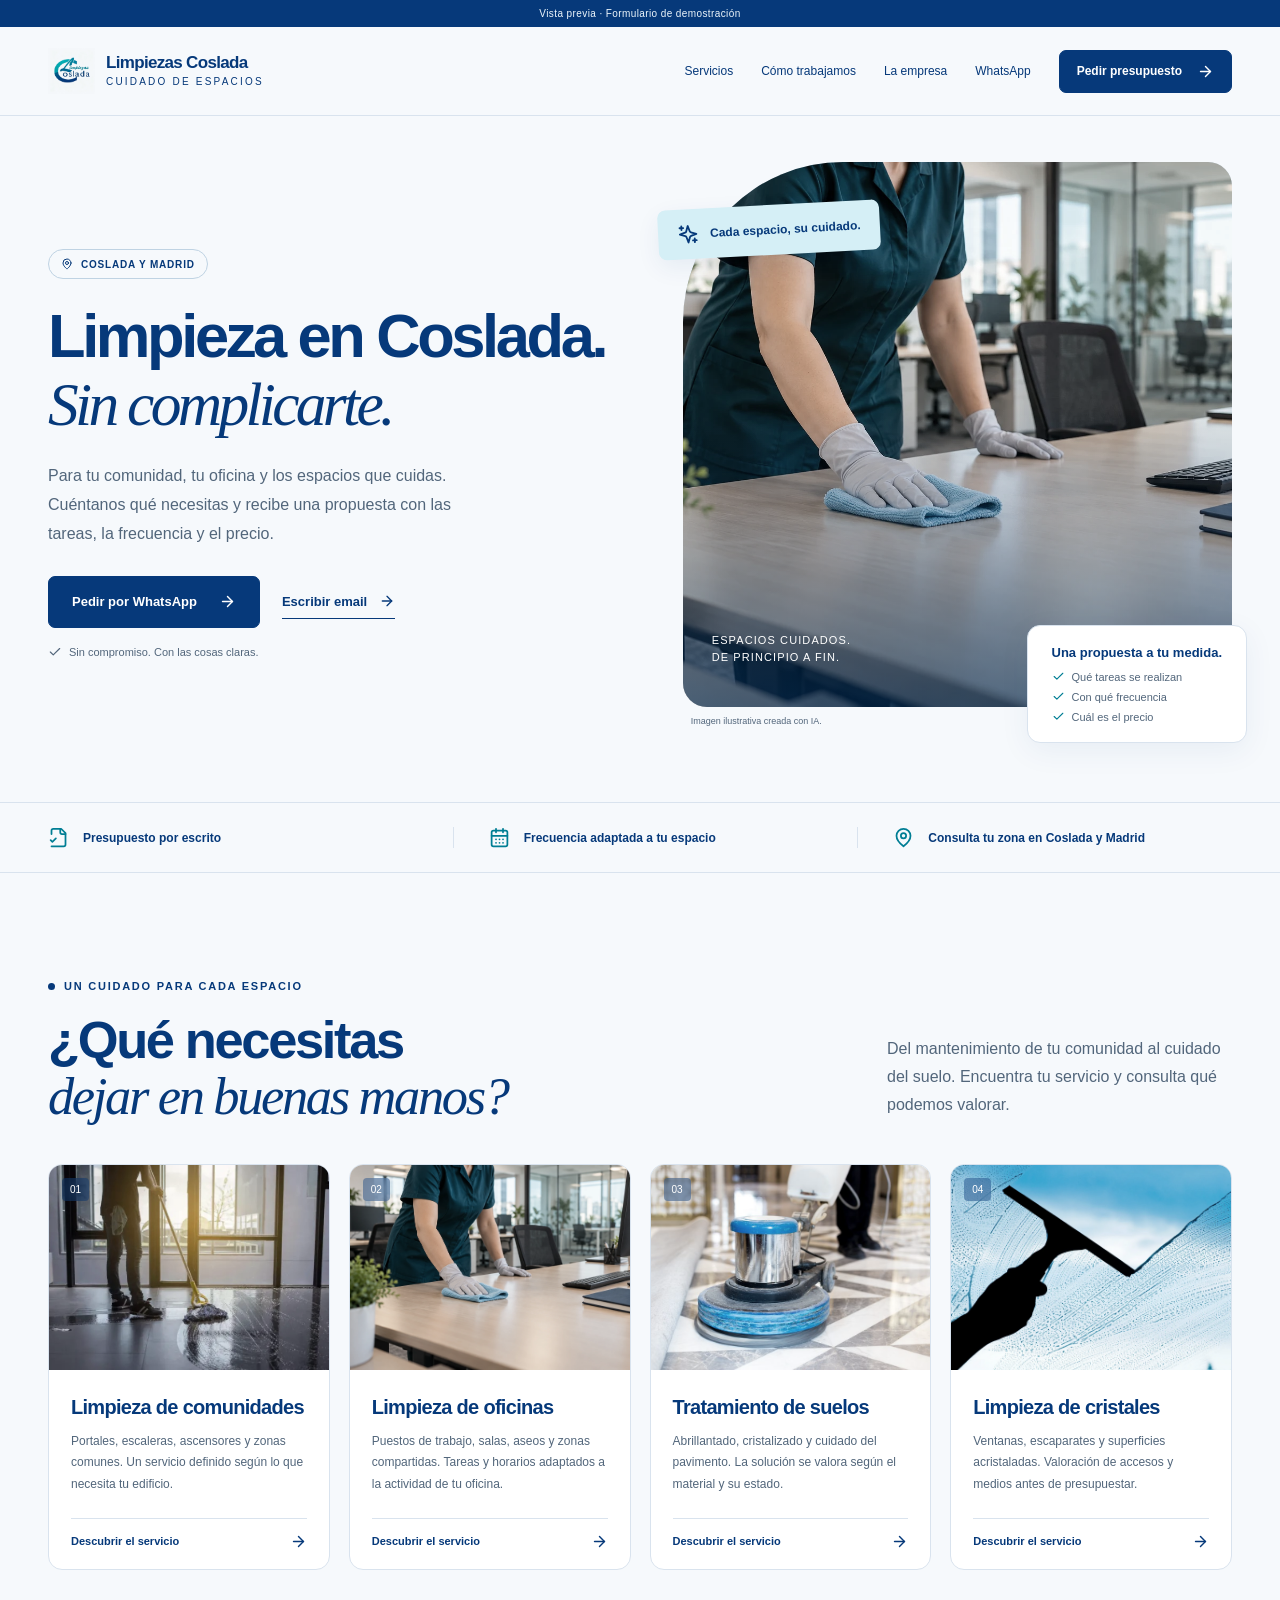
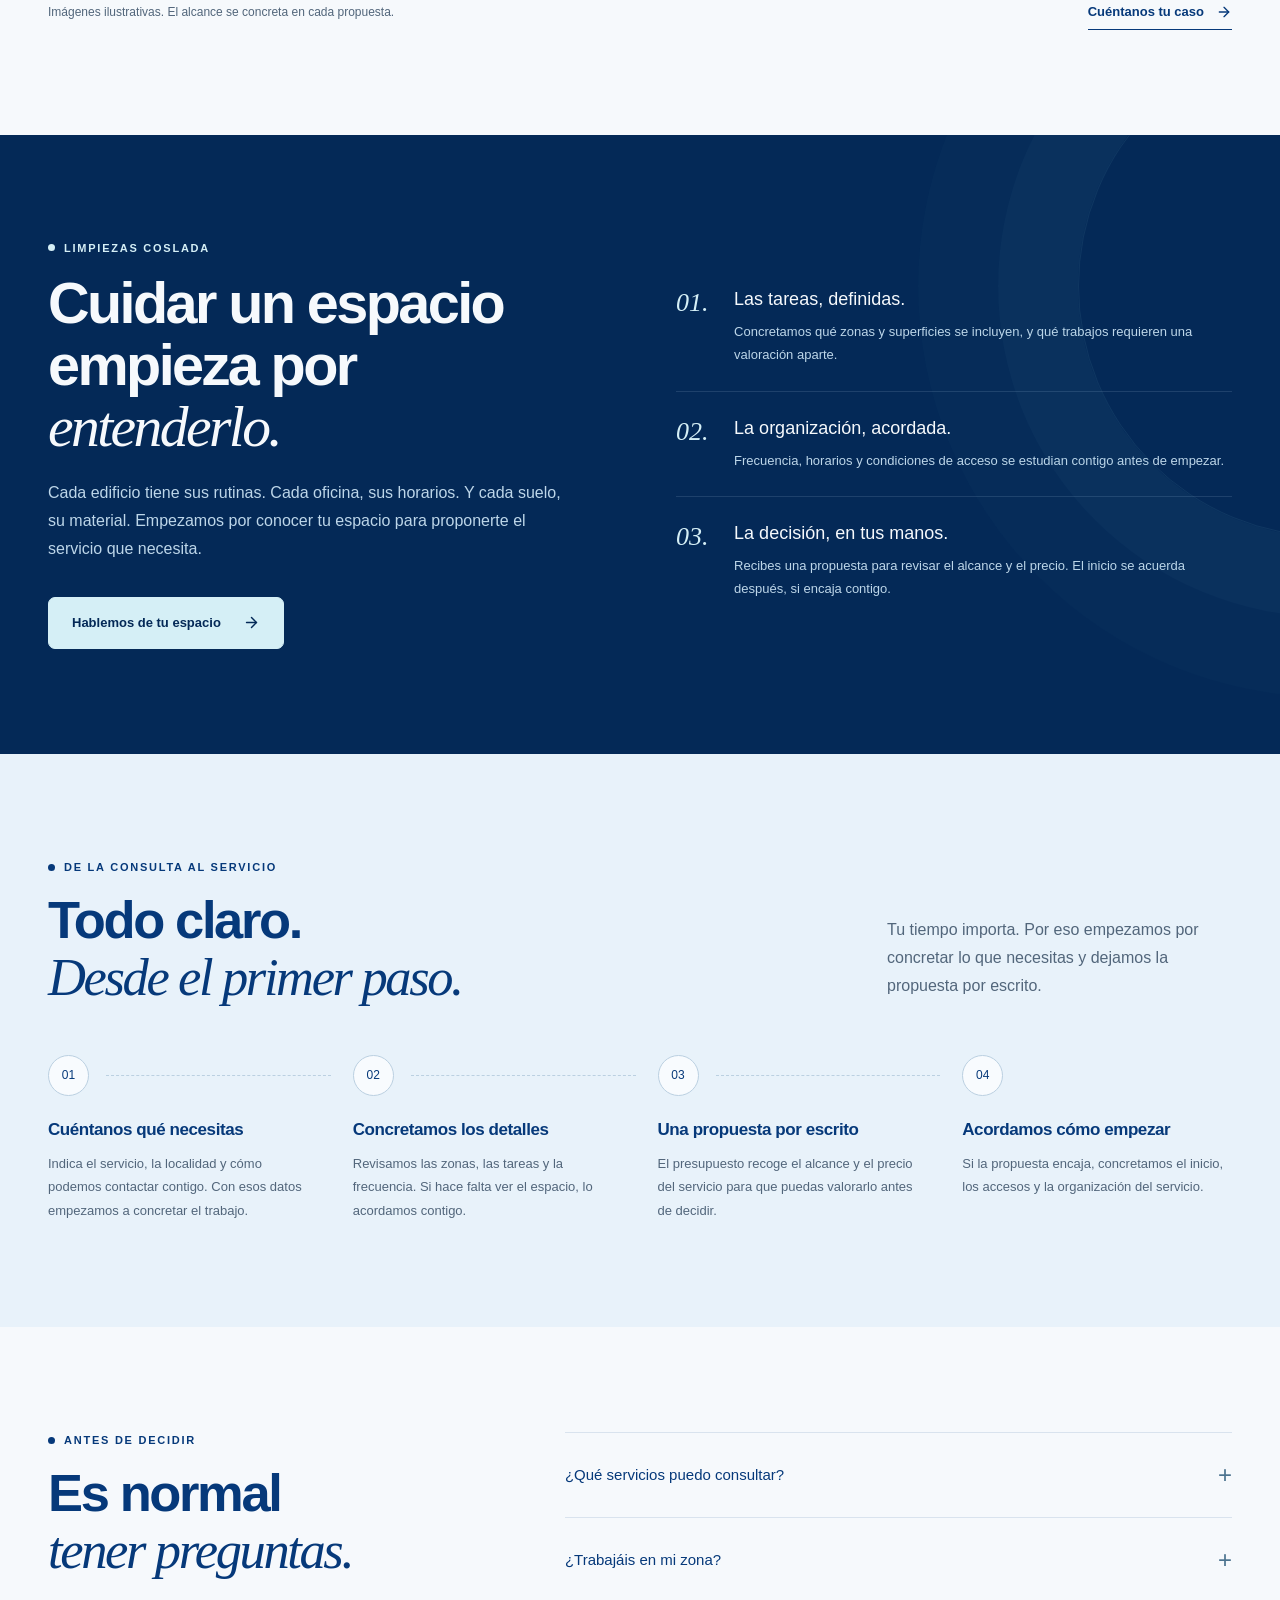
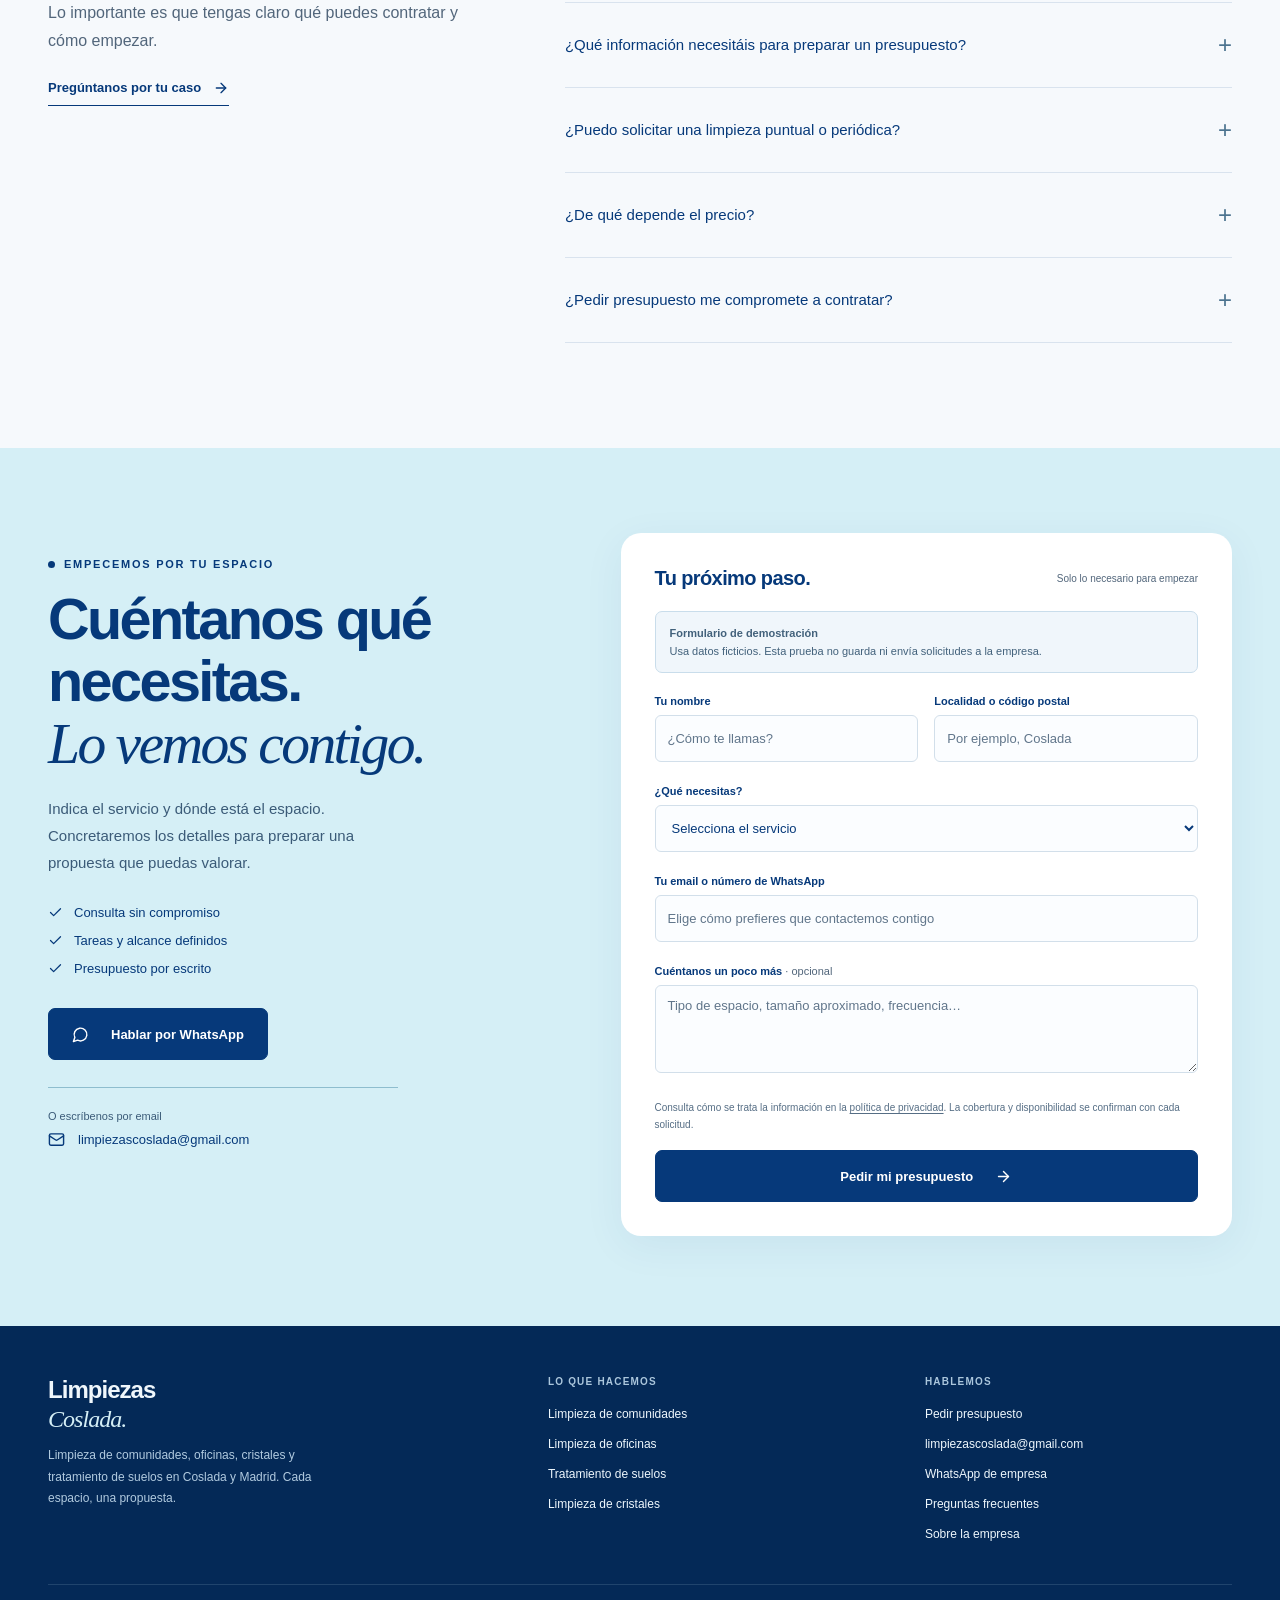
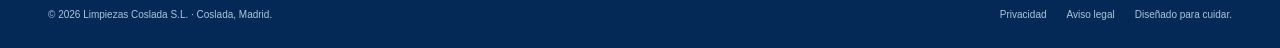
==== index.html @ 108e28ed "Update isolated Limpiezas Coslada review preview" ====
<!doctype html><html lang="es"><head><meta charset="utf-8"><meta name="viewport" content="width=device-width,initial-scale=1"><meta name="robots" content="noindex,nofollow,noarchive"><meta name="theme-color" content="#06397a"><title>Empresa de limpieza en Coslada | Comunidades y oficinas · Vista previa</title><link rel="icon" href="data:image/svg+xml,%3Csvg xmlns=%22http://www.w3.org/2000/svg%22 viewBox=%220 0 64 64%22%3E%3Crect width=%2264%22 height=%2264%22 rx=%2216%22 fill=%22%2306397a%22/%3E%3Cpath d=%22m32 10 6.6 15.4L54 32l-15.4 6.6L32 54l-6.6-15.4L10 32l15.4-6.6Z%22 fill=%22%2300a8b4%22/%3E%3C/svg%3E"><style>@charset "UTF-8";:root{--ink:#06397a;--dark:#042957;--muted:#52667b;--paper:#f6f9fc;--white:#fff;--line:#d9e3ee;--mint:#d5eff6;--accent:#00a8b4;--soft:#edf4f9;--radius:22px;--max:1240px;font-family:Arial,Helvetica,sans-serif;color:var(--ink);background:var(--paper);font-synthesis:none;scroll-behavior:smooth;scroll-padding-top:105px}*{box-sizing:border-box}body{margin:0}button,input,select,textarea{font:inherit}a{color:inherit}button,a,input,select,textarea,summary{-webkit-tap-highlight-color:transparent}a,button{touch-action:manipulation}button{cursor:pointer}img{display:block;max-width:100%}button:focus-visible,a:focus-visible,input:focus-visible,select:focus-visible,textarea:focus-visible,summary:focus-visible{outline:3px solid #007e94;outline-offset:5px}::-moz-selection{background:var(--mint);color:var(--dark)}::selection{background:var(--mint);color:var(--dark)}.container{width:min(var(--max),calc(100% - 96px));margin:auto}.skip-link{position:fixed;top:-100px;left:20px;z-index:100;background:#fff;padding:16px}.skip-link:focus{top:10px}.eyebrow{font-size:11px;font-weight:700;letter-spacing:.16em;text-transform:uppercase;display:flex;align-items:center;gap:9px;line-height:1.5}.eyebrow:before{content:"";width:7px;height:7px;border-radius:50%;background:currentColor}.serif,em{font-family:Georgia,Times New Roman,serif;font-weight:400;font-style:italic}.section{padding:105px 0}.section-title{font-size:clamp(34px,4.1vw,54px);line-height:1.07;letter-spacing:-.045em;margin:17px 0 21px;font-weight:600}.section-copy{font-size:16px;line-height:1.75;color:var(--muted);max-width:520px}.button{display:inline-flex;align-items:center;justify-content:center;gap:22px;min-height:52px;padding:15px 23px;border-radius:7px;background:var(--ink);color:#fff;font-size:13px;font-weight:600;text-decoration:none;border:1px solid var(--ink);transition:background .2s,transform .2s;white-space:nowrap}.button:hover{background:#004e91;transform:translateY(-2px)}.button svg{width:17px;height:17px}.button-light{background:var(--mint);border-color:var(--mint);color:var(--dark)}.button-light:hover{background:#c0e8f1}.button-outline{background:transparent;border-color:#b5c9dd;color:var(--ink)}.button-outline:hover{background:#e8f2fa}.text-link{font-size:13px;font-weight:600;text-decoration:none;display:inline-flex;align-items:center;gap:12px;padding:9px 0;border-bottom:1px solid currentColor}.text-link svg{width:16px;height:16px}.icon{width:24px;height:24px;display:inline-block;flex:none}.site-header{position:sticky;top:0;z-index:30;background:#f6f9fcf5;border-bottom:1px solid var(--line);-webkit-backdrop-filter:blur(16px);backdrop-filter:blur(16px)}.header-inner{height:88px;display:flex;align-items:center;justify-content:space-between;gap:28px}.brand{display:flex;align-items:center;gap:11px;text-decoration:none;flex-shrink:0}.brand img{width:47px;height:47px;-o-object-fit:contain;object-fit:contain;mix-blend-mode:multiply}.brand-name{font-size:17px;font-weight:700;letter-spacing:-.04em;line-height:1.05}.brand-name small{display:block;font-size:10px;font-weight:400;letter-spacing:.22em;text-transform:uppercase;margin-top:5px}.main-nav{display:flex;align-items:center;gap:28px}.main-nav>a:not(.button){font-size:12px;text-decoration:none;font-weight:500;padding:15px 0}.main-nav>a:hover{color:#007e94}.main-nav .button{min-height:43px;padding:11px 17px;font-size:12px;gap:15px}.menu-toggle{display:none;width:44px;height:44px;border:1px solid var(--line);background:transparent;border-radius:8px;align-items:center;justify-content:center}.menu-toggle svg{width:22px;height:22px}.hero{padding:46px 0 55px}.hero-grid{display:grid;grid-template-columns:1.05fr 1fr;gap:58px;align-items:center}.hero-copy{padding:25px 0 15px}.location-pill{display:inline-flex;gap:8px;align-items:center;border:1px solid #bfd3e3;border-radius:30px;padding:8px 12px;font-size:10px;letter-spacing:.08em;font-weight:600;text-transform:uppercase}.location-pill svg{width:12px;height:12px}.hero h1{font-size:clamp(42px,4.8vw,68px);line-height:1.04;letter-spacing:-.055em;font-weight:600;margin:25px 0;max-width:650px}.hero h1 em{display:block;margin-top:5px;letter-spacing:-.06em}.hero-intro{font-size:16px;line-height:1.8;color:var(--muted);max-width:435px;margin:0 0 27px}.hero-actions{display:flex;align-items:center;gap:22px;flex-wrap:wrap}.hero-fine{font-size:11px;display:flex;align-items:center;gap:7px;color:var(--muted);margin-top:17px}.hero-fine svg{width:14px;height:14px}.hero-visual{position:relative;padding:0 0 21px}.hero-image-wrap{height:545px;border-radius:160px 24px 24px;overflow:hidden;position:relative;background:#d5e1ec}.hero-image-wrap>img{height:100%;width:100%;-o-object-fit:cover;object-fit:cover;-o-object-position:52% 50%;object-position:52% 50%;filter:saturate(.7)}.hero-image-wrap:after{content:"";position:absolute;top:45%;right:0;bottom:0;left:0;background:linear-gradient(transparent,#002e5b9e)}.photo-label{position:absolute;bottom:40px;left:29px;right:29px;z-index:1;display:flex;align-items:flex-end;justify-content:space-between;gap:15px;color:#fff}.photo-label span{font-size:11px;letter-spacing:.1em;text-transform:uppercase;line-height:1.6}.photo-label svg{width:33px;height:33px}.photo-note{font-size:9px;color:var(--muted);text-align:right;display:block;margin:9px 4px 0}.hero-tag{position:absolute;left:-25px;top:43px;padding:14px 19px;background:var(--mint);border-radius:8px;display:flex;align-items:center;gap:11px;box-shadow:0 8px 25px #06397a12;font-size:12px;font-weight:600;transform:rotate(-3deg)}.hero-tag svg{width:22px;height:22px}.hero-note{position:absolute;right:-15px;bottom:4px;background:#fff;border:1px solid var(--line);padding:19px 24px;max-width:250px;border-radius:13px;box-shadow:0 8px 30px #06397a10}.hero-note p{margin:0 0 10px;font-size:13px;font-weight:600}.hero-note span{display:flex;align-items:center;gap:7px;font-size:11px;color:var(--muted);margin-top:7px}.hero-note svg{width:13px;height:13px;color:#007e94}.promise-strip{border-top:1px solid var(--line);border-bottom:1px solid var(--line);padding:24px 0}.promise-inner{display:grid;grid-template-columns:repeat(3,1fr);gap:30px}.promise{display:flex;align-items:center;gap:14px;font-size:12px;font-weight:600}.promise svg{width:21px;height:21px;color:#007e94}.promise:not(:first-child){border-left:1px solid var(--line);padding-left:35px}.section-top{display:flex;justify-content:space-between;align-items:flex-end;gap:35px;margin-bottom:40px}.section-top .section-copy{max-width:345px;margin-bottom:5px}.section-top .section-title{margin-bottom:0}.services-grid{display:grid;grid-template-columns:repeat(4,1fr);gap:19px}.service-card{background:#fff;border:1px solid var(--line);border-radius:14px;overflow:hidden;text-decoration:none;display:flex;flex-direction:column;transition:transform .25s,box-shadow .25s}.service-card:hover{transform:translateY(-6px);box-shadow:0 16px 32px #06397a10}.service-card-photo{height:205px;overflow:hidden;position:relative}.service-card-photo img{width:100%;height:100%;-o-object-fit:cover;object-fit:cover;transition:transform .6s;filter:saturate(.75)}.service-card:hover img{transform:scale(1.045)}.service-number{position:absolute;top:13px;left:13px;color:#fff;font-size:10px;background:#06397a6b;padding:6px 8px;border-radius:4px;-webkit-backdrop-filter:blur(8px);backdrop-filter:blur(8px)}.service-card-body{padding:25px 22px 19px;display:flex;flex-direction:column;flex:1}.service-card h3{font-size:20px;letter-spacing:-.035em;line-height:1.2;margin:0 0 12px;font-weight:600}.service-card p{font-size:12px;line-height:1.8;color:var(--muted);margin:0 0 22px}.card-link{border-top:1px solid var(--line);padding-top:14px;margin-top:auto;display:flex;justify-content:space-between;align-items:center;font-size:11px;font-weight:600;gap:10px}.card-link svg{width:17px;height:17px}.service-after{display:flex;justify-content:space-between;align-items:center;margin-top:25px;font-size:12px;color:var(--muted);gap:15px}.service-after a{color:var(--ink)}.approach{background:var(--dark);color:var(--paper);position:relative;overflow:hidden}.approach:before{content:"";position:absolute;width:500px;height:500px;border:1px solid #7fbacb18;border-radius:50%;right:-300px;top:-100px;box-shadow:0 0 0 80px #7fbacb08,0 0 0 160px #7fbacb05;pointer-events:none}.approach-grid{display:grid;grid-template-columns:.95fr 1fr;gap:100px;align-items:center}.approach .eyebrow{color:var(--mint)}.approach .section-title{font-size:clamp(36px,4.5vw,60px)}.approach .section-copy{color:#bdd6e9}.approach .button{margin-top:18px}.approach-points{display:grid;gap:25px}.approach-point{padding-bottom:24px;border-bottom:1px solid #9fbad22b;display:grid;grid-template-columns:40px 1fr;gap:18px}.approach-point:last-child{border-bottom:0;padding-bottom:0}.approach-point>span{font:italic 26px Georgia,serif;color:var(--mint)}.approach-point h3{font-size:18px;margin:1px 0 10px;font-weight:500}.approach-point p{font-size:13px;line-height:1.8;color:#bdd6e9;margin:0}.process{background:#e8f2fa}.process .section-top{margin-bottom:50px}.process-grid{display:grid;grid-template-columns:repeat(4,1fr);gap:35px}.process-number{width:41px;height:41px;border:1px solid #bbd0e1;border-radius:50%;display:flex;align-items:center;justify-content:center;font-size:12px;margin-bottom:24px;background:#f8fbfe}.process-step{position:relative}.process-step:not(:last-child):after{content:"";position:absolute;left:58px;right:-13px;top:20px;border-top:1px dashed #bbd0e1}.process-step h3{font-size:17px;letter-spacing:-.025em;margin:0 0 12px;font-weight:600}.process-step p{color:var(--muted);font-size:13px;line-height:1.8;margin:0}.faq-grid{display:grid;grid-template-columns:.75fr 1.2fr;gap:100px;align-items:start}.faq-list{border-top:1px solid var(--line)}.faq-list details{border-bottom:1px solid var(--line);padding:0}.faq-list summary{list-style:none;display:flex;align-items:center;justify-content:space-between;gap:20px;padding:24px 0;font-size:15px;font-weight:500;cursor:pointer;line-height:1.5}.faq-list summary::-webkit-details-marker{display:none}.faq-list summary:after{content:"+";font-size:24px;font-weight:300;color:#4c738f}.faq-list details[open] summary:after{content:"−"}.faq-list details p{font-size:14px;line-height:1.8;color:var(--muted);margin:0;padding:0 30px 24px 0}.contact-section{padding:85px 0 90px;background:var(--mint)}.contact-grid{display:grid;grid-template-columns:.85fr 1.1fr;gap:100px;align-items:start}.contact-copy{padding-top:23px}.contact-copy .section-title{font-size:clamp(36px,4.5vw,58px)}.contact-copy>p{font-size:15px;line-height:1.8;max-width:360px;color:#3b5b78}.contact-points{margin:29px 0 32px;padding:0;list-style:none;display:grid;gap:13px}.contact-points li{display:flex;align-items:center;gap:11px;font-size:13px}.contact-points svg{width:15px;height:15px}.contact-email{border-top:1px solid #8ebdce;display:inline-block;padding-top:22px}.contact-email small{display:block;font-size:11px;margin-bottom:9px;color:#3b5b78}.contact-email a{font-size:13px;text-decoration:none;display:flex;align-items:center;gap:13px}.contact-email svg{width:17px;height:17px}.enquiry-card{background:#fff;border-radius:20px;padding:34px;box-shadow:0 10px 40px #06397a10}.form-heading{display:flex;align-items:center;justify-content:space-between;gap:10px;margin-bottom:21px}.form-heading h3{font-size:20px;margin:0;letter-spacing:-.03em}.form-heading>span{font-size:10px;color:var(--muted)}.demo-notice{background:#f0f6fb;border:1px solid #c9ddeb;padding:12px 14px;border-radius:7px;font-size:11px;line-height:1.65;color:#42617b;margin:0 0 22px}.demo-notice strong{display:block;font-weight:600}.form-grid{display:grid;grid-template-columns:1fr 1fr;gap:18px 16px}.field-full{grid-column:1/-1}.field label{display:block;font-size:11px;font-weight:600;margin-bottom:8px}.optional{font-weight:400;color:var(--muted)}.field input,.field select,.field textarea{width:100%;background:#fbfdff;border:1px solid #d2dfea;border-radius:6px;min-height:47px;padding:12px;font-size:13px;color:var(--ink);transition:border-color .2s;scroll-margin-top:120px}.field textarea{resize:vertical;min-height:88px}.field input::-moz-placeholder,.field textarea::-moz-placeholder{color:#61768b}.field input::placeholder,.field textarea::placeholder{color:#61768b}.field select{-webkit-appearance:auto;-moz-appearance:auto;appearance:auto}.field-error{font-size:11px;color:#a6372d;display:block;margin-top:5px;line-height:1.5}.field [aria-invalid=true]{border-color:#b84b41;background:#fffaf9}.privacy-note{font-size:10px;line-height:1.7;color:#566e85;margin:17px 0}.privacy-note a{text-underline-offset:2px}.enquiry-card .button{width:100%}.enquiry-card .button:disabled{opacity:.7;cursor:wait;transform:none}.form-status{padding:13px 15px;border-radius:8px;background:#f0f6fb;font-size:12px;line-height:1.65;margin:15px 0 0}.form-status[data-kind=error]{background:#fff0ed;color:#973b2e}.form-status[data-kind=success]{background:#e3f4f7;color:#006575}.honeypot{position:absolute;width:1px;height:1px;clip-path:inset(50%);overflow:hidden;white-space:nowrap}.site-footer{background:var(--dark);color:#f0f7fc;padding:50px 0 25px}.footer-main{display:grid;grid-template-columns:1.4fr 1fr 1fr;gap:70px;margin-bottom:42px}.footer-brand{font-size:24px;letter-spacing:-.04em;text-decoration:none;font-weight:600}.footer-brand span{display:block;font:italic 24px Georgia,serif;margin-top:2px;color:var(--mint)}.footer-description{max-width:290px;font-size:12px;line-height:1.8;color:#b1cadf}.footer-column h3{font-size:10px;text-transform:uppercase;letter-spacing:.12em;color:#abc6dc;margin:0 0 17px}.footer-column ul{list-style:none;margin:0;padding:0;display:grid;gap:12px}.footer-column a{font-size:12px;text-decoration:none;color:#eef7fd}.footer-column a:hover{text-decoration:underline}.footer-bottom{display:flex;justify-content:space-between;gap:20px;border-top:1px solid #abc6dc2b;padding-top:22px;font-size:10px;color:#abc6dc;line-height:1.6}.footer-bottom-links{display:flex;gap:20px}.footer-bottom a{text-decoration:none}.mobile-actions{display:none}.breadcrumbs{font-size:11px;color:var(--muted);display:flex;gap:9px;align-items:center;padding-top:24px;flex-wrap:wrap}.breadcrumbs a{text-decoration:none}.service-hero{padding:45px 0 70px}.service-hero .hero-grid{grid-template-columns:1.1fr 1fr;gap:70px}.service-hero h1{font-size:clamp(40px,4.5vw,62px);line-height:1.06;letter-spacing:-.045em;margin:20px 0 23px;font-weight:600}.service-hero .hero-image-wrap{height:430px;border-radius:22px 100px 22px 22px}.service-hero .hero-intro{max-width:540px}.service-detail-grid{display:grid;grid-template-columns:1.1fr .8fr;gap:90px;align-items:start}.detail-list{list-style:none;padding:0;margin:30px 0 0}.detail-list li{display:flex;gap:13px;align-items:flex-start;padding:16px 0;border-bottom:1px solid var(--line);font-size:14px;line-height:1.7}.detail-list svg{width:17px;height:17px;margin-top:3px;color:#007c91;flex:none}.detail-card{background:#e8f2fa;border-radius:18px;padding:30px;margin-top:5px}.detail-card h3{font-size:23px;letter-spacing:-.03em;line-height:1.2;margin:0 0 19px}.detail-card ul{padding-left:17px;margin:0}.detail-card li{font-size:13px;line-height:1.8;color:var(--muted);margin:12px 0}.detail-card .button{margin-top:17px;width:100%}.considerations{background:#fff;border:1px solid var(--line);border-radius:16px;padding:28px;margin-top:30px}.considerations h3{font-size:17px;margin:0 0 15px}.considerations p{font-size:13px;color:var(--muted);line-height:1.8}.legal-content{max-width:780px;padding:65px 0 100px}.legal-content h1{font-size:44px;letter-spacing:-.04em}.legal-content h2{font-size:21px;margin-top:30px}.legal-content p,.legal-content li{font-size:15px;line-height:1.85;color:var(--muted)}.error-page{text-align:center;max-width:650px;padding:110px 0 130px}.error-page h1{font-size:50px;letter-spacing:-.04em}.error-page p{line-height:1.8;color:var(--muted)}.error-page .button{margin-top:20px}[hidden]{display:none!important}@media (min-width:1500px){.hero-image-wrap{height:570px}.hero{padding:55px 0 65px}}@media (max-width:1100px){.container{width:calc(100% - 64px)}.main-nav{gap:20px}.hero-grid{gap:35px}.hero h1{font-size:56px}.hero-image-wrap{height:510px}.hero-note{right:-8px;max-width:220px;padding:17px}.services-grid{grid-template-columns:repeat(2,1fr);gap:22px}.service-card-photo{height:250px}.service-card-body{padding:25px}.service-card h3{font-size:23px}.service-card p{font-size:14px}.approach-grid,.faq-grid,.contact-grid{gap:55px}.process-grid{gap:24px}.service-hero .hero-grid{gap:40px}.service-detail-grid{gap:50px}}@media (max-width:800px){.container{width:calc(100% - 40px)}.header-inner{height:73px}.brand img{width:40px;height:40px}.brand-name{font-size:16px}.brand-name small{font-size:8px}.menu-toggle{display:flex}.main-nav{display:none;position:absolute;top:73px;left:0;right:0;background:var(--paper);padding:15px 20px 25px;border-bottom:1px solid var(--line);box-shadow:0 15px 25px #06397a10;align-items:stretch;gap:0}.main-nav.is-open{display:flex;flex-direction:column}.main-nav>a:not(.button){padding:17px 5px;border-bottom:1px solid var(--line);font-size:14px}.main-nav .button{margin-top:15px;min-height:47px}.hero{padding:26px 0 34px}.hero-grid{grid-template-columns:1fr;gap:30px}.hero-copy{padding:0}.location-pill{font-size:9px;padding:7px 10px}.hero h1{font-size:clamp(39px,8.6vw,62px);margin:20px 0 18px;max-width:680px;letter-spacing:-.055em}.hero h1 em{margin-top:2px}.hero-intro{font-size:14px;line-height:1.75;margin-bottom:22px;max-width:560px}.hero-actions{gap:20px}.hero-actions .button{min-height:50px;padding:14px 19px}.hero-actions .text-link{font-size:12px}.hero-fine{font-size:10px;margin-top:13px}.hero-visual{margin-top:10px;padding-bottom:28px}.hero-image-wrap{height:360px;border-radius:90px 18px 18px}.hero-tag{left:12px;top:21px;padding:11px 14px;font-size:11px}.hero-note{right:13px;bottom:0;max-width:230px;padding:15px 19px}.photo-label{bottom:33px;left:21px;right:21px;max-width:145px}.photo-label span{font-size:10px}.photo-label svg{display:none}.photo-note{text-align:left;max-width:140px;font-size:8px;margin-left:4px}.promise-strip{padding:19px 0}.promise-inner{gap:15px}.promise{gap:8px;font-size:10px;line-height:1.6;align-items:flex-start}.promise svg{width:17px;height:17px;flex:none}.promise:not(:first-child){padding-left:14px}.section{padding:67px 0}.section-top{display:block;margin-bottom:29px}.section-top .section-copy{margin-top:18px;max-width:520px;font-size:14px}.section-title{font-size:38px;letter-spacing:-.045em}.eyebrow{font-size:10px}.services-grid{gap:16px}.service-card-photo{height:190px}.service-card-body{padding:21px 18px 17px}.service-card h3{font-size:20px}.service-card p{font-size:12px}.card-link{font-size:10px}.service-after{align-items:flex-start;line-height:1.7}.service-after span{max-width:230px}.approach-grid{grid-template-columns:1fr;gap:35px}.approach .section-title{font-size:44px;max-width:600px}.approach .section-copy{font-size:14px;max-width:580px}.approach-point{gap:14px;padding-bottom:20px}.approach-point p{font-size:13px}.process-grid{grid-template-columns:1fr 1fr;gap:30px 28px}.process-step:nth-child(2):after{display:none}.process-step h3{font-size:16px}.process-step p{font-size:12px}.process-number{margin-bottom:17px}.faq-grid{grid-template-columns:1fr;gap:22px}.faq-grid .section-copy{font-size:14px}.faq-list summary{font-size:14px;padding:21px 0}.faq-list details p{font-size:13px}.contact-section{padding:58px 0 65px}.contact-grid{grid-template-columns:1fr;gap:33px}.contact-copy{padding:0}.contact-copy .section-title{font-size:43px}.contact-copy>p{max-width:550px;font-size:14px}.contact-points{display:flex;flex-wrap:wrap;gap:13px 20px;margin:22px 0}.contact-points li{font-size:11px}.contact-email{padding-top:17px}.enquiry-card{padding:27px}.footer-main{gap:30px;grid-template-columns:1.2fr 1fr 1fr}.footer-description{font-size:11px}.footer-brand{font-size:21px}.footer-brand span{font-size:22px}.footer-bottom{font-size:9px}.mobile-actions{position:fixed;bottom:0;left:0;right:0;display:grid;grid-template-columns:1fr 1.35fr;gap:10px;padding:9px 16px calc(9px + env(safe-area-inset-bottom));background:#f6f9fcfa;border-top:1px solid var(--line);z-index:25;-webkit-backdrop-filter:blur(12px);backdrop-filter:blur(12px)}.mobile-actions a{min-height:42px;font-size:12px;padding:9px 12px;gap:10px}.site-footer{padding-bottom:100px}.service-hero{padding:31px 0 45px}.service-hero .hero-grid{grid-template-columns:1fr;gap:28px}.service-hero h1{font-size:44px;max-width:620px}.service-hero .hero-image-wrap{height:330px;border-radius:18px 80px 18px 18px}.service-detail-grid{grid-template-columns:1fr;gap:32px}.detail-card{margin:0}.breadcrumbs{font-size:10px;padding-top:20px}.detail-list li{font-size:13px}.legal-content{padding:35px 0 60px}.legal-content h1{font-size:36px}}@media (max-width:480px){.hero-actions{display:grid;grid-template-columns:1fr auto;gap:15px}.hero-actions .button{gap:16px;padding:14px 15px;font-size:12px}.hero-actions .text-link{font-size:11px;gap:6px}.hero-actions .text-link svg{width:14px}.hero-image-wrap{height:290px}.promise-inner{grid-template-columns:1fr;gap:13px}.promise{font-size:11px;align-items:center}.promise:not(:first-child){padding:0;border:0}.services-grid{grid-template-columns:1fr}.service-card{display:grid;grid-template-columns:125px 1fr;border-radius:12px}.service-card-photo{height:auto;min-height:210px}.service-card-photo img{position:absolute;top:0;right:0;bottom:0;left:0}.service-card-body{padding:21px 17px 17px}.service-card h3{font-size:20px;margin-bottom:9px}.service-card p{font-size:12px;line-height:1.7;margin-bottom:16px}.service-number{top:10px;left:10px;font-size:9px}.card-link{font-size:10px;padding-top:11px}.service-after{display:block;font-size:11px}.service-after .text-link{font-size:11px;margin-top:8px}.section-title{font-size:35px}.approach .section-title{font-size:40px}.process-grid{gap:31px 22px}.process-step p{font-size:12px}.process-step:not(:last-child):after{right:-6px}.contact-copy .section-title{font-size:40px}.enquiry-card{padding:23px 19px}.form-grid{grid-template-columns:1fr;gap:17px}.field-full{grid-column:auto}.form-heading h3{font-size:18px}.form-heading>span{font-size:9px}.form-heading{gap:6px}.field label{font-size:12px}.field input,.field textarea,.field select{font-size:16px;min-height:49px}.field textarea{min-height:90px}.footer-main{grid-template-columns:1fr 1fr;gap:30px 24px}.footer-main>div:first-child{grid-column:1/-1}.footer-description{max-width:320px}.footer-bottom{display:block;line-height:1.8}.footer-bottom-links{margin-top:12px}.service-hero h1{font-size:39px}.service-hero .hero-image-wrap{height:270px}.service-hero .hero-actions{display:flex}.service-hero .hero-actions .button{width:auto}.detail-card{padding:24px}.considerations{padding:23px}.hero-fine{font-size:9px;gap:5px}}@media (prefers-reduced-motion:reduce){:root{scroll-behavior:auto}*,*:before,*:after{animation:none!important;transition:none!important}}.hero-note{z-index:2}.hero-visual>.photo-note{text-align:left;padding-left:4px;max-width:270px}.menu-toggle[aria-expanded=true] .menu-icon,.menu-toggle[aria-expanded=false] .close-icon{display:none}.contact-copy>.contact-email{display:block;margin-top:27px;max-width:350px}.contact-email a+a{margin-top:12px}@media (min-width:801px) and (max-width:1100px){.header-inner{height:73px}.menu-toggle{display:flex}.main-nav{display:none;position:absolute;top:73px;left:0;right:0;background:var(--paper);padding:15px 32px 25px;border-bottom:1px solid var(--line);box-shadow:0 15px 25px #06397a10;align-items:stretch;gap:0}.main-nav.is-open{display:flex;flex-direction:column}.main-nav>a:not(.button){padding:17px 5px;border-bottom:1px solid var(--line);font-size:14px}.main-nav .button{margin-top:15px;min-height:47px}}@media (max-width:800px){.hero-visual{padding-bottom:0}.hero-note{position:relative;right:auto;bottom:auto;max-width:100%;margin-top:12px;padding:16px 18px;display:grid;grid-template-columns:repeat(3,1fr);gap:8px;box-shadow:none}.hero-note p{grid-column:1/-1;margin-bottom:3px}.hero-note span{margin:0;font-size:10px;align-items:flex-start;line-height:1.6}.hero-note svg{flex:none;margin-top:1px}.hero-visual>.photo-note{max-width:none;margin-top:10px}.photo-label{max-width:none;bottom:23px}}

#preview-notice{background:#06397a;color:#edf6fc;text-align:center;font:10px/1.5 Arial,sans-serif;padding:6px 12px;letter-spacing:.04em}
</style></head><body data-initial-route="/"><aside id="preview-notice">Vista previa · Formulario de demostración</aside><div id="preview-root"><a class="skip-link" href="#contenido">Saltar al contenido</a><header class="site-header"><div class="container header-inner"><a class="brand" href="/" aria-label="Limpiezas Coslada, inicio"><img src="[data-uri]" width="47" height="47" alt=""/><span class="brand-name">Limpiezas Coslada<small>Cuidado de espacios</small></span></a><button class="menu-toggle" type="button" aria-label="Abrir menú" aria-controls="main-nav" aria-expanded="false"><svg xmlns="http://www.w3.org/2000/svg" width="24" height="24" viewBox="0 0 24 24" fill="none" stroke="currentColor" stroke-width="2" stroke-linecap="round" stroke-linejoin="round" class="lucide lucide-menu " aria-hidden="true"><line x1="4" x2="20" y1="12" y2="12"></line><line x1="4" x2="20" y1="6" y2="6"></line><line x1="4" x2="20" y1="18" y2="18"></line></svg></button><nav class="main-nav" id="main-nav" aria-label="Navegación principal"><a href="#servicios">Servicios</a><a href="#proceso">Cómo trabajamos</a><a href="#empresa">La empresa</a><a href="https://wa.me/34646434422?text=Hola%2C%20me%20gustar%C3%ADa%20pedir%20un%20presupuesto%20a%20Limpiezas%20Coslada.%0A%0AServicio%3A%20%0ALocalidad%3A%0ATipo%20y%20tama%C3%B1o%20aproximado%20del%20espacio%3A%0A%C2%BFLimpieza%20puntual%20o%20mantenimiento%20peri%C3%B3dico%3F%3A" target="_blank" rel="noopener noreferrer">WhatsApp</a><a class="button " href="#presupuesto">Pedir presupuesto<svg xmlns="http://www.w3.org/2000/svg" width="24" height="24" viewBox="0 0 24 24" fill="none" stroke="currentColor" stroke-width="2" stroke-linecap="round" stroke-linejoin="round" class="lucide lucide-arrow-right " aria-hidden="true"><path d="M5 12h14"></path><path d="m12 5 7 7-7 7"></path></svg></a></nav></div></header><main id="contenido"><section class="hero" aria-labelledby="hero-title"><div class="container hero-grid"><div class="hero-copy"><span class="location-pill"><svg xmlns="http://www.w3.org/2000/svg" width="24" height="24" viewBox="0 0 24 24" fill="none" stroke="currentColor" stroke-width="2" stroke-linecap="round" stroke-linejoin="round" class="lucide lucide-map-pin " aria-hidden="true"><path d="M20 10c0 6-8 12-8 12s-8-6-8-12a8 8 0 0 1 16 0Z"></path><circle cx="12" cy="10" r="3"></circle></svg>Coslada y Madrid</span><h1 id="hero-title">Limpieza en Coslada.<em>Sin complicarte.</em></h1><p class="hero-intro">Para tu comunidad, tu oficina y los espacios que cuidas. Cuéntanos qué necesitas y recibe una propuesta con las tareas, la frecuencia y el precio.</p><div class="hero-actions"><a class="button " href="https://wa.me/34646434422?text=Hola%2C%20me%20gustar%C3%ADa%20pedir%20un%20presupuesto%20a%20Limpiezas%20Coslada.%0A%0AServicio%3A%20%0ALocalidad%3A%0ATipo%20y%20tama%C3%B1o%20aproximado%20del%20espacio%3A%0A%C2%BFLimpieza%20puntual%20o%20mantenimiento%20peri%C3%B3dico%3F%3A" target="_blank" rel="noopener noreferrer">Pedir por WhatsApp<svg xmlns="http://www.w3.org/2000/svg" width="24" height="24" viewBox="0 0 24 24" fill="none" stroke="currentColor" stroke-width="2" stroke-linecap="round" stroke-linejoin="round" class="lucide lucide-arrow-right " aria-hidden="true"><path d="M5 12h14"></path><path d="m12 5 7 7-7 7"></path></svg></a><a class="text-link" href="mailto:limpiezascoslada@gmail.com">Escribir email<svg xmlns="http://www.w3.org/2000/svg" width="24" height="24" viewBox="0 0 24 24" fill="none" stroke="currentColor" stroke-width="2" stroke-linecap="round" stroke-linejoin="round" class="lucide lucide-arrow-right " aria-hidden="true"><path d="M5 12h14"></path><path d="m12 5 7 7-7 7"></path></svg></a></div><p class="hero-fine"><svg xmlns="http://www.w3.org/2000/svg" width="24" height="24" viewBox="0 0 24 24" fill="none" stroke="currentColor" stroke-width="2" stroke-linecap="round" stroke-linejoin="round" class="lucide lucide-check " aria-hidden="true"><path d="M20 6 9 17l-5-5"></path></svg>Sin compromiso. Con las cosas claras.</p></div><div class="hero-visual"><div class="hero-image-wrap"><img src="[data-uri]" alt="Imagen ilustrativa de limpieza de una mesa en una oficina moderna." width="1536" height="1024" fetchPriority="high"/><div class="photo-label"><span>Espacios cuidados.<br/>De principio a fin.</span><svg xmlns="http://www.w3.org/2000/svg" width="24" height="24" viewBox="0 0 24 24" fill="none" stroke="currentColor" stroke-width="2" stroke-linecap="round" stroke-linejoin="round" class="lucide lucide-sparkles " aria-hidden="true"><path d="m12 3-1.912 5.813a2 2 0 0 1-1.275 1.275L3 12l5.813 1.912a2 2 0 0 1 1.275 1.275L12 21l1.912-5.813a2 2 0 0 1 1.275-1.275L21 12l-5.813-1.912a2 2 0 0 1-1.275-1.275L12 3Z"></path><path d="M5 3v4"></path><path d="M19 17v4"></path><path d="M3 5h4"></path><path d="M17 19h4"></path></svg></div></div><div class="hero-tag"><svg xmlns="http://www.w3.org/2000/svg" width="24" height="24" viewBox="0 0 24 24" fill="none" stroke="currentColor" stroke-width="2" stroke-linecap="round" stroke-linejoin="round" class="lucide lucide-sparkles " aria-hidden="true"><path d="m12 3-1.912 5.813a2 2 0 0 1-1.275 1.275L3 12l5.813 1.912a2 2 0 0 1 1.275 1.275L12 21l1.912-5.813a2 2 0 0 1 1.275-1.275L21 12l-5.813-1.912a2 2 0 0 1-1.275-1.275L12 3Z"></path><path d="M5 3v4"></path><path d="M19 17v4"></path><path d="M3 5h4"></path><path d="M17 19h4"></path></svg>Cada espacio, su cuidado.</div><div class="hero-note"><p>Una propuesta a tu medida.</p><span><svg xmlns="http://www.w3.org/2000/svg" width="24" height="24" viewBox="0 0 24 24" fill="none" stroke="currentColor" stroke-width="2" stroke-linecap="round" stroke-linejoin="round" class="lucide lucide-check " aria-hidden="true"><path d="M20 6 9 17l-5-5"></path></svg>Qué tareas se realizan</span><span><svg xmlns="http://www.w3.org/2000/svg" width="24" height="24" viewBox="0 0 24 24" fill="none" stroke="currentColor" stroke-width="2" stroke-linecap="round" stroke-linejoin="round" class="lucide lucide-check " aria-hidden="true"><path d="M20 6 9 17l-5-5"></path></svg>Con qué frecuencia</span><span><svg xmlns="http://www.w3.org/2000/svg" width="24" height="24" viewBox="0 0 24 24" fill="none" stroke="currentColor" stroke-width="2" stroke-linecap="round" stroke-linejoin="round" class="lucide lucide-check " aria-hidden="true"><path d="M20 6 9 17l-5-5"></path></svg>Cuál es el precio</span></div><small class="photo-note">Imagen ilustrativa creada con IA.</small></div></div></section><div class="promise-strip"><div class="container promise-inner"><div class="promise"><svg xmlns="http://www.w3.org/2000/svg" width="24" height="24" viewBox="0 0 24 24" fill="none" stroke="currentColor" stroke-width="2" stroke-linecap="round" stroke-linejoin="round" class="lucide lucide-file-check2 " aria-hidden="true"><path d="M4 22h14a2 2 0 0 0 2-2V7l-5-5H6a2 2 0 0 0-2 2v4"></path><path d="M14 2v4a2 2 0 0 0 2 2h4"></path><path d="m3 15 2 2 4-4"></path></svg>Presupuesto por escrito</div><div class="promise"><svg xmlns="http://www.w3.org/2000/svg" width="24" height="24" viewBox="0 0 24 24" fill="none" stroke="currentColor" stroke-width="2" stroke-linecap="round" stroke-linejoin="round" class="lucide lucide-calendar-days " aria-hidden="true"><path d="M8 2v4"></path><path d="M16 2v4"></path><rect width="18" height="18" x="3" y="4" rx="2"></rect><path d="M3 10h18"></path><path d="M8 14h.01"></path><path d="M12 14h.01"></path><path d="M16 14h.01"></path><path d="M8 18h.01"></path><path d="M12 18h.01"></path><path d="M16 18h.01"></path></svg>Frecuencia adaptada a tu espacio</div><div class="promise"><svg xmlns="http://www.w3.org/2000/svg" width="24" height="24" viewBox="0 0 24 24" fill="none" stroke="currentColor" stroke-width="2" stroke-linecap="round" stroke-linejoin="round" class="lucide lucide-map-pin " aria-hidden="true"><path d="M20 10c0 6-8 12-8 12s-8-6-8-12a8 8 0 0 1 16 0Z"></path><circle cx="12" cy="10" r="3"></circle></svg>Consulta tu zona en Coslada y Madrid</div></div></div><section class="section" id="servicios" aria-labelledby="services-title"><div class="container"><div class="section-top"><div><span class="eyebrow">Un cuidado para cada espacio</span><h2 class="section-title" id="services-title">¿Qué necesitas<br/><em>dejar en buenas manos?</em></h2></div><p class="section-copy">Del mantenimiento de tu comunidad al cuidado del suelo. Encuentra tu servicio y consulta qué podemos valorar.</p></div><div class="services-grid"><a class="service-card" href="/servicios/comunidades/"><div class="service-card-photo"><img src="[data-uri]" alt="Limpieza del pavimento de una zona de paso con una fregona." width="768" height="510" loading="lazy" decoding="async"/><span class="service-number">0<!-- -->1</span></div><div class="service-card-body"><h3>Limpieza de comunidades</h3><p>Portales, escaleras, ascensores y zonas comunes. Un servicio definido según lo que necesita tu edificio.</p><span class="card-link">Descubrir el servicio<svg xmlns="http://www.w3.org/2000/svg" width="24" height="24" viewBox="0 0 24 24" fill="none" stroke="currentColor" stroke-width="2" stroke-linecap="round" stroke-linejoin="round" class="lucide lucide-arrow-right " aria-hidden="true"><path d="M5 12h14"></path><path d="m12 5 7 7-7 7"></path></svg></span></div></a><a class="service-card" href="/servicios/oficinas/"><div class="service-card-photo"><img src="[data-uri]" alt="Imagen ilustrativa de limpieza de un escritorio en una oficina moderna." width="768" height="510" loading="lazy" decoding="async"/><span class="service-number">0<!-- -->2</span></div><div class="service-card-body"><h3>Limpieza de oficinas</h3><p>Puestos de trabajo, salas, aseos y zonas compartidas. Tareas y horarios adaptados a la actividad de tu oficina.</p><span class="card-link">Descubrir el servicio<svg xmlns="http://www.w3.org/2000/svg" width="24" height="24" viewBox="0 0 24 24" fill="none" stroke="currentColor" stroke-width="2" stroke-linecap="round" stroke-linejoin="round" class="lucide lucide-arrow-right " aria-hidden="true"><path d="M5 12h14"></path><path d="m12 5 7 7-7 7"></path></svg></span></div></a><a class="service-card" href="/servicios/suelos/"><div class="service-card-photo"><img src="[data-uri]" alt="Máquina rotativa trabajando sobre un pavimento de piedra." width="768" height="510" loading="lazy" decoding="async"/><span class="service-number">0<!-- -->3</span></div><div class="service-card-body"><h3>Tratamiento de suelos</h3><p>Abrillantado, cristalizado y cuidado del pavimento. La solución se valora según el material y su estado.</p><span class="card-link">Descubrir el servicio<svg xmlns="http://www.w3.org/2000/svg" width="24" height="24" viewBox="0 0 24 24" fill="none" stroke="currentColor" stroke-width="2" stroke-linecap="round" stroke-linejoin="round" class="lucide lucide-arrow-right " aria-hidden="true"><path d="M5 12h14"></path><path d="m12 5 7 7-7 7"></path></svg></span></div></a><a class="service-card" href="/servicios/cristales/"><div class="service-card-photo"><img src="[data-uri]" alt="Limpieza de un cristal con una rasqueta de goma." width="768" height="510" loading="lazy" decoding="async"/><span class="service-number">0<!-- -->4</span></div><div class="service-card-body"><h3>Limpieza de cristales</h3><p>Ventanas, escaparates y superficies acristaladas. Valoración de accesos y medios antes de presupuestar.</p><span class="card-link">Descubrir el servicio<svg xmlns="http://www.w3.org/2000/svg" width="24" height="24" viewBox="0 0 24 24" fill="none" stroke="currentColor" stroke-width="2" stroke-linecap="round" stroke-linejoin="round" class="lucide lucide-arrow-right " aria-hidden="true"><path d="M5 12h14"></path><path d="m12 5 7 7-7 7"></path></svg></span></div></a></div><div class="service-after"><span>Imágenes ilustrativas. El alcance se concreta en cada propuesta.</span><a class="text-link" href="#presupuesto">Cuéntanos tu caso<svg xmlns="http://www.w3.org/2000/svg" width="24" height="24" viewBox="0 0 24 24" fill="none" stroke="currentColor" stroke-width="2" stroke-linecap="round" stroke-linejoin="round" class="lucide lucide-arrow-right " aria-hidden="true"><path d="M5 12h14"></path><path d="m12 5 7 7-7 7"></path></svg></a></div></div></section><section class="section approach" id="empresa" aria-labelledby="about-title"><div class="container approach-grid"><div><span class="eyebrow">Limpiezas Coslada</span><h2 class="section-title" id="about-title">Cuidar un espacio<br/>empieza por<br/><em>entenderlo.</em></h2><p class="section-copy">Cada edificio tiene sus rutinas. Cada oficina, sus horarios. Y cada suelo, su material. Empezamos por conocer tu espacio para proponerte el servicio que necesita.</p><a class="button button-light" href="#presupuesto">Hablemos de tu espacio<svg xmlns="http://www.w3.org/2000/svg" width="24" height="24" viewBox="0 0 24 24" fill="none" stroke="currentColor" stroke-width="2" stroke-linecap="round" stroke-linejoin="round" class="lucide lucide-arrow-right " aria-hidden="true"><path d="M5 12h14"></path><path d="m12 5 7 7-7 7"></path></svg></a></div><div class="approach-points"><div class="approach-point"><span>0<!-- -->1<!-- -->.</span><div><h3>Las tareas, definidas.</h3><p>Concretamos qué zonas y superficies se incluyen, y qué trabajos requieren una valoración aparte.</p></div></div><div class="approach-point"><span>0<!-- -->2<!-- -->.</span><div><h3>La organización, acordada.</h3><p>Frecuencia, horarios y condiciones de acceso se estudian contigo antes de empezar.</p></div></div><div class="approach-point"><span>0<!-- -->3<!-- -->.</span><div><h3>La decisión, en tus manos.</h3><p>Recibes una propuesta para revisar el alcance y el precio. El inicio se acuerda después, si encaja contigo.</p></div></div></div></div></section><section class="section process" id="proceso" aria-labelledby="process-title"><div class="container"><div class="section-top"><div><span class="eyebrow">De la consulta al servicio</span><h2 class="section-title" id="process-title">Todo claro.<br/><em>Desde el primer paso.</em></h2></div><p class="section-copy">Tu tiempo importa. Por eso empezamos por concretar lo que necesitas y dejamos la propuesta por escrito.</p></div><div class="process-grid"><div class="process-step"><span class="process-number">01</span><h3>Cuéntanos qué necesitas</h3><p>Indica el servicio, la localidad y cómo podemos contactar contigo. Con esos datos empezamos a concretar el trabajo.</p></div><div class="process-step"><span class="process-number">02</span><h3>Concretamos los detalles</h3><p>Revisamos las zonas, las tareas y la frecuencia. Si hace falta ver el espacio, lo acordamos contigo.</p></div><div class="process-step"><span class="process-number">03</span><h3>Una propuesta por escrito</h3><p>El presupuesto recoge el alcance y el precio del servicio para que puedas valorarlo antes de decidir.</p></div><div class="process-step"><span class="process-number">04</span><h3>Acordamos cómo empezar</h3><p>Si la propuesta encaja, concretamos el inicio, los accesos y la organización del servicio.</p></div></div></div></section><section class="section" id="preguntas" aria-labelledby="faq-title"><div class="container faq-grid"><div><span class="eyebrow">Antes de decidir</span><h2 class="section-title" id="faq-title">Es normal<br/><em>tener preguntas.</em></h2><p class="section-copy">Lo importante es que tengas claro qué puedes contratar y cómo empezar.</p><a class="text-link" href="#presupuesto">Pregúntanos por tu caso<svg xmlns="http://www.w3.org/2000/svg" width="24" height="24" viewBox="0 0 24 24" fill="none" stroke="currentColor" stroke-width="2" stroke-linecap="round" stroke-linejoin="round" class="lucide lucide-arrow-right icon" aria-hidden="true"><path d="M5 12h14"></path><path d="m12 5 7 7-7 7"></path></svg></a></div><div class="faq-list"><details><summary>¿Qué servicios puedo consultar?</summary><p>Limpieza de comunidades y oficinas, limpieza de cristales y tratamiento de suelos. Si necesitas otro trabajo, descríbelo en tu consulta para confirmar si podemos valorarlo.</p></details><details><summary>¿Trabajáis en mi zona?</summary><p>Indícanos la localidad o el código postal del espacio en Coslada o Madrid. Confirmaremos la cobertura y la disponibilidad del servicio que necesitas.</p></details><details><summary>¿Qué información necesitáis para preparar un presupuesto?</summary><p>El tipo de servicio, la ubicación y una forma de contacto. Después concretamos tamaño, tareas, frecuencia y accesos. En algunos trabajos puede ser necesaria una visita.</p></details><details><summary>¿Puedo solicitar una limpieza puntual o periódica?</summary><p>Puedes consultar ambas opciones. Explica si se trata de un trabajo puntual, una limpieza inicial o un mantenimiento para que la propuesta responda a lo que necesitas.</p></details><details><summary>¿De qué depende el precio?</summary><p>Depende del servicio, la superficie, el estado del espacio, los accesos y la frecuencia. Por eso concretamos el alcance antes de dar un precio para tu caso.</p></details><details><summary>¿Pedir presupuesto me compromete a contratar?</summary><p>No. La consulta sirve para conocer tus necesidades y preparar una propuesta que puedas valorar. El inicio del servicio se acuerda después, si decides aceptarla.</p></details></div></div></section><section class="contact-section" id="presupuesto" aria-labelledby="contact-title"><div class="container contact-grid"><div class="contact-copy"><span class="eyebrow">Empecemos por tu espacio</span><h2 class="section-title" id="contact-title">Cuéntanos qué<br/>necesitas.<br/><em>Lo vemos contigo.</em></h2><p>Indica el servicio y dónde está el espacio. Concretaremos los detalles para preparar una propuesta que puedas valorar.</p><ul class="contact-points"><li><svg xmlns="http://www.w3.org/2000/svg" width="24" height="24" viewBox="0 0 24 24" fill="none" stroke="currentColor" stroke-width="2" stroke-linecap="round" stroke-linejoin="round" class="lucide lucide-check " aria-hidden="true"><path d="M20 6 9 17l-5-5"></path></svg>Consulta sin compromiso</li><li><svg xmlns="http://www.w3.org/2000/svg" width="24" height="24" viewBox="0 0 24 24" fill="none" stroke="currentColor" stroke-width="2" stroke-linecap="round" stroke-linejoin="round" class="lucide lucide-check " aria-hidden="true"><path d="M20 6 9 17l-5-5"></path></svg>Tareas y alcance definidos</li><li><svg xmlns="http://www.w3.org/2000/svg" width="24" height="24" viewBox="0 0 24 24" fill="none" stroke="currentColor" stroke-width="2" stroke-linecap="round" stroke-linejoin="round" class="lucide lucide-check " aria-hidden="true"><path d="M20 6 9 17l-5-5"></path></svg>Presupuesto por escrito</li></ul><a class="button" href="https://wa.me/34646434422?text=Hola%2C%20me%20gustar%C3%ADa%20pedir%20un%20presupuesto%20a%20Limpiezas%20Coslada.%0A%0AServicio%3A%20%0ALocalidad%3A%0ATipo%20y%20tama%C3%B1o%20aproximado%20del%20espacio%3A%0A%C2%BFLimpieza%20puntual%20o%20mantenimiento%20peri%C3%B3dico%3F%3A" target="_blank" rel="noopener noreferrer"><svg xmlns="http://www.w3.org/2000/svg" width="24" height="24" viewBox="0 0 24 24" fill="none" stroke="currentColor" stroke-width="2" stroke-linecap="round" stroke-linejoin="round" class="lucide lucide-message-circle " aria-hidden="true"><path d="M7.9 20A9 9 0 1 0 4 16.1L2 22Z"></path></svg>Hablar por WhatsApp</a><div class="contact-email"><small>O escríbenos por email</small><a href="mailto:limpiezascoslada@gmail.com"><svg xmlns="http://www.w3.org/2000/svg" width="24" height="24" viewBox="0 0 24 24" fill="none" stroke="currentColor" stroke-width="2" stroke-linecap="round" stroke-linejoin="round" class="lucide lucide-mail " aria-hidden="true"><rect width="20" height="16" x="2" y="4" rx="2"></rect><path d="m22 7-8.97 5.7a1.94 1.94 0 0 1-2.06 0L2 7"></path></svg>limpiezascoslada@gmail.com</a></div></div><div class="enquiry-card"><div class="form-heading"><h3>Tu próximo paso.</h3><span>Solo lo necesario para empezar</span></div><p class="demo-notice" id="demo-notice"><strong>Formulario de demostración</strong>Usa datos ficticios. Esta prueba no guarda ni envía solicitudes a la empresa.</p><form id="enquiry-form" aria-label="Solicitar presupuesto"><div class="form-grid"><div class="field"><label for="name">Tu nombre</label><input id="name" name="name" autoComplete="given-name" placeholder="¿Cómo te llamas?" minLength="2" maxLength="100" required="" aria-invalid="false" aria-describedby="error-name" value=""/><span class="field-error" id="error-name"></span></div><div class="field"><label for="location">Localidad o código postal</label><input id="location" name="location" autoComplete="address-level2" placeholder="Por ejemplo, Coslada" minLength="2" maxLength="120" required="" aria-invalid="false" aria-describedby="error-location" value=""/><span class="field-error" id="error-location"></span></div><div class="field field-full"><label for="service">¿Qué necesitas?</label><select id="service" name="service" required="" aria-invalid="false" aria-describedby="error-service"><option value="" selected="">Selecciona el servicio</option><option value="comunidades">Limpieza de comunidades</option><option value="oficinas">Limpieza de oficinas</option><option value="suelos">Tratamiento de suelos</option><option value="cristales">Limpieza de cristales</option><option value="otros">Otro servicio / no lo tengo claro</option></select><span class="field-error" id="error-service"></span></div><div class="field field-full"><label for="contact">Tu email o número de WhatsApp</label><input id="contact" name="contact" type="text" autoComplete="off" placeholder="Elige cómo prefieres que contactemos contigo" maxLength="254" required="" aria-invalid="false" aria-describedby="error-contact" value=""/><span class="field-error" id="error-contact"></span></div><div class="field field-full"><label for="details">Cuéntanos un poco más <span class="optional">· opcional</span></label><textarea id="details" name="details" rows="3" maxLength="2000" placeholder="Tipo de espacio, tamaño aproximado, frecuencia…" aria-invalid="false" aria-describedby="error-details"></textarea><span class="field-error" id="error-details"></span></div><div class="honeypot" aria-hidden="true"><label for="website">Deja este campo vacío</label><input id="website" name="website" tabindex="-1" autoComplete="off" value=""/></div></div><p class="privacy-note">Consulta cómo se trata la información en la <a href="/privacidad/">política de privacidad</a>. La cobertura y disponibilidad se confirman con cada solicitud.</p><button class="button" type="submit"><span>Pedir mi presupuesto</span><svg xmlns="http://www.w3.org/2000/svg" width="24" height="24" viewBox="0 0 24 24" fill="none" stroke="currentColor" stroke-width="2" stroke-linecap="round" stroke-linejoin="round" class="lucide lucide-arrow-right " aria-hidden="true"><path d="M5 12h14"></path><path d="m12 5 7 7-7 7"></path></svg></button><noscript><p class="privacy-note">Activa JavaScript para usar este formulario o escríbenos por email.</p></noscript></form></div></div></section></main><footer class="site-footer"><div class="container"><div class="footer-main"><div><a class="footer-brand" href="/">Limpiezas<span>Coslada.</span></a><p class="footer-description">Limpieza de comunidades, oficinas, cristales y tratamiento de suelos en Coslada y Madrid. Cada espacio, una propuesta.</p></div><div class="footer-column"><h3>Lo que hacemos</h3><ul><li><a href="/servicios/comunidades/">Limpieza de comunidades</a></li><li><a href="/servicios/oficinas/">Limpieza de oficinas</a></li><li><a href="/servicios/suelos/">Tratamiento de suelos</a></li><li><a href="/servicios/cristales/">Limpieza de cristales</a></li></ul></div><div class="footer-column"><h3>Hablemos</h3><ul><li><a href="/#presupuesto">Pedir presupuesto</a></li><li><a href="mailto:limpiezascoslada@gmail.com">limpiezascoslada@gmail.com</a></li><li><a href="https://wa.me/34646434422?text=Hola%2C%20me%20gustar%C3%ADa%20pedir%20un%20presupuesto%20a%20Limpiezas%20Coslada.%0A%0AServicio%3A%20%0ALocalidad%3A%0ATipo%20y%20tama%C3%B1o%20aproximado%20del%20espacio%3A%0A%C2%BFLimpieza%20puntual%20o%20mantenimiento%20peri%C3%B3dico%3F%3A" target="_blank" rel="noopener noreferrer">WhatsApp de empresa</a></li><li><a href="/#preguntas">Preguntas frecuentes</a></li><li><a href="/#empresa">Sobre la empresa</a></li></ul></div></div><div class="footer-bottom"><span>© <!-- -->2026<!-- --> <!-- -->Limpiezas Coslada S.L.<!-- --> · Coslada, Madrid.</span><div class="footer-bottom-links"><a href="/privacidad/">Privacidad</a><a href="/aviso-legal/">Aviso legal</a><span>Diseñado para cuidar.</span></div></div></div></footer><nav class="mobile-actions" aria-label="Contacto rápido"><a class="button button-outline" href="https://wa.me/34646434422?text=Hola%2C%20me%20gustar%C3%ADa%20pedir%20un%20presupuesto%20a%20Limpiezas%20Coslada.%0A%0AServicio%3A%20%0ALocalidad%3A%0ATipo%20y%20tama%C3%B1o%20aproximado%20del%20espacio%3A%0A%C2%BFLimpieza%20puntual%20o%20mantenimiento%20peri%C3%B3dico%3F%3A" target="_blank" rel="noopener noreferrer"><svg xmlns="http://www.w3.org/2000/svg" width="24" height="24" viewBox="0 0 24 24" fill="none" stroke="currentColor" stroke-width="2" stroke-linecap="round" stroke-linejoin="round" class="lucide lucide-message-circle " aria-hidden="true"><path d="M7.9 20A9 9 0 1 0 4 16.1L2 22Z"></path></svg>WhatsApp</a><a class="button" href="mailto:limpiezascoslada@gmail.com"><svg xmlns="http://www.w3.org/2000/svg" width="24" height="24" viewBox="0 0 24 24" fill="none" stroke="currentColor" stroke-width="2" stroke-linecap="round" stroke-linejoin="round" class="lucide lucide-mail " aria-hidden="true"><rect width="20" height="16" x="2" y="4" rx="2"></rect><path d="m22 7-8.97 5.7a1.94 1.94 0 0 1-2.06 0L2 7"></path></svg>Escribir email</a></nav></div><template data-route="/" data-title="Empresa de limpieza en Coslada | Comunidades y oficinas"><a class="skip-link" href="#contenido">Saltar al contenido</a><header class="site-header"><div class="container header-inner"><a class="brand" href="/" aria-label="Limpiezas Coslada, inicio"><img src="[data-uri]" width="47" height="47" alt=""/><span class="brand-name">Limpiezas Coslada<small>Cuidado de espacios</small></span></a><button class="menu-toggle" type="button" aria-label="Abrir menú" aria-controls="main-nav" aria-expanded="false"><svg xmlns="http://www.w3.org/2000/svg" width="24" height="24" viewBox="0 0 24 24" fill="none" stroke="currentColor" stroke-width="2" stroke-linecap="round" stroke-linejoin="round" class="lucide lucide-menu " aria-hidden="true"><line x1="4" x2="20" y1="12" y2="12"></line><line x1="4" x2="20" y1="6" y2="6"></line><line x1="4" x2="20" y1="18" y2="18"></line></svg></button><nav class="main-nav" id="main-nav" aria-label="Navegación principal"><a href="#servicios">Servicios</a><a href="#proceso">Cómo trabajamos</a><a href="#empresa">La empresa</a><a href="https://wa.me/34646434422?text=Hola%2C%20me%20gustar%C3%ADa%20pedir%20un%20presupuesto%20a%20Limpiezas%20Coslada.%0A%0AServicio%3A%20%0ALocalidad%3A%0ATipo%20y%20tama%C3%B1o%20aproximado%20del%20espacio%3A%0A%C2%BFLimpieza%20puntual%20o%20mantenimiento%20peri%C3%B3dico%3F%3A" target="_blank" rel="noopener noreferrer">WhatsApp</a><a class="button " href="#presupuesto">Pedir presupuesto<svg xmlns="http://www.w3.org/2000/svg" width="24" height="24" viewBox="0 0 24 24" fill="none" stroke="currentColor" stroke-width="2" stroke-linecap="round" stroke-linejoin="round" class="lucide lucide-arrow-right " aria-hidden="true"><path d="M5 12h14"></path><path d="m12 5 7 7-7 7"></path></svg></a></nav></div></header><main id="contenido"><section class="hero" aria-labelledby="hero-title"><div class="container hero-grid"><div class="hero-copy"><span class="location-pill"><svg xmlns="http://www.w3.org/2000/svg" width="24" height="24" viewBox="0 0 24 24" fill="none" stroke="currentColor" stroke-width="2" stroke-linecap="round" stroke-linejoin="round" class="lucide lucide-map-pin " aria-hidden="true"><path d="M20 10c0 6-8 12-8 12s-8-6-8-12a8 8 0 0 1 16 0Z"></path><circle cx="12" cy="10" r="3"></circle></svg>Coslada y Madrid</span><h1 id="hero-title">Limpieza en Coslada.<em>Sin complicarte.</em></h1><p class="hero-intro">Para tu comunidad, tu oficina y los espacios que cuidas. Cuéntanos qué necesitas y recibe una propuesta con las tareas, la frecuencia y el precio.</p><div class="hero-actions"><a class="button " href="https://wa.me/34646434422?text=Hola%2C%20me%20gustar%C3%ADa%20pedir%20un%20presupuesto%20a%20Limpiezas%20Coslada.%0A%0AServicio%3A%20%0ALocalidad%3A%0ATipo%20y%20tama%C3%B1o%20aproximado%20del%20espacio%3A%0A%C2%BFLimpieza%20puntual%20o%20mantenimiento%20peri%C3%B3dico%3F%3A" target="_blank" rel="noopener noreferrer">Pedir por WhatsApp<svg xmlns="http://www.w3.org/2000/svg" width="24" height="24" viewBox="0 0 24 24" fill="none" stroke="currentColor" stroke-width="2" stroke-linecap="round" stroke-linejoin="round" class="lucide lucide-arrow-right " aria-hidden="true"><path d="M5 12h14"></path><path d="m12 5 7 7-7 7"></path></svg></a><a class="text-link" href="mailto:limpiezascoslada@gmail.com">Escribir email<svg xmlns="http://www.w3.org/2000/svg" width="24" height="24" viewBox="0 0 24 24" fill="none" stroke="currentColor" stroke-width="2" stroke-linecap="round" stroke-linejoin="round" class="lucide lucide-arrow-right " aria-hidden="true"><path d="M5 12h14"></path><path d="m12 5 7 7-7 7"></path></svg></a></div><p class="hero-fine"><svg xmlns="http://www.w3.org/2000/svg" width="24" height="24" viewBox="0 0 24 24" fill="none" stroke="currentColor" stroke-width="2" stroke-linecap="round" stroke-linejoin="round" class="lucide lucide-check " aria-hidden="true"><path d="M20 6 9 17l-5-5"></path></svg>Sin compromiso. Con las cosas claras.</p></div><div class="hero-visual"><div class="hero-image-wrap"><img src="[data-uri]" alt="Imagen ilustrativa de limpieza de una mesa en una oficina moderna." width="1536" height="1024" fetchPriority="high"/><div class="photo-label"><span>Espacios cuidados.<br/>De principio a fin.</span><svg xmlns="http://www.w3.org/2000/svg" width="24" height="24" viewBox="0 0 24 24" fill="none" stroke="currentColor" stroke-width="2" stroke-linecap="round" stroke-linejoin="round" class="lucide lucide-sparkles " aria-hidden="true"><path d="m12 3-1.912 5.813a2 2 0 0 1-1.275 1.275L3 12l5.813 1.912a2 2 0 0 1 1.275 1.275L12 21l1.912-5.813a2 2 0 0 1 1.275-1.275L21 12l-5.813-1.912a2 2 0 0 1-1.275-1.275L12 3Z"></path><path d="M5 3v4"></path><path d="M19 17v4"></path><path d="M3 5h4"></path><path d="M17 19h4"></path></svg></div></div><div class="hero-tag"><svg xmlns="http://www.w3.org/2000/svg" width="24" height="24" viewBox="0 0 24 24" fill="none" stroke="currentColor" stroke-width="2" stroke-linecap="round" stroke-linejoin="round" class="lucide lucide-sparkles " aria-hidden="true"><path d="m12 3-1.912 5.813a2 2 0 0 1-1.275 1.275L3 12l5.813 1.912a2 2 0 0 1 1.275 1.275L12 21l1.912-5.813a2 2 0 0 1 1.275-1.275L21 12l-5.813-1.912a2 2 0 0 1-1.275-1.275L12 3Z"></path><path d="M5 3v4"></path><path d="M19 17v4"></path><path d="M3 5h4"></path><path d="M17 19h4"></path></svg>Cada espacio, su cuidado.</div><div class="hero-note"><p>Una propuesta a tu medida.</p><span><svg xmlns="http://www.w3.org/2000/svg" width="24" height="24" viewBox="0 0 24 24" fill="none" stroke="currentColor" stroke-width="2" stroke-linecap="round" stroke-linejoin="round" class="lucide lucide-check " aria-hidden="true"><path d="M20 6 9 17l-5-5"></path></svg>Qué tareas se realizan</span><span><svg xmlns="http://www.w3.org/2000/svg" width="24" height="24" viewBox="0 0 24 24" fill="none" stroke="currentColor" stroke-width="2" stroke-linecap="round" stroke-linejoin="round" class="lucide lucide-check " aria-hidden="true"><path d="M20 6 9 17l-5-5"></path></svg>Con qué frecuencia</span><span><svg xmlns="http://www.w3.org/2000/svg" width="24" height="24" viewBox="0 0 24 24" fill="none" stroke="currentColor" stroke-width="2" stroke-linecap="round" stroke-linejoin="round" class="lucide lucide-check " aria-hidden="true"><path d="M20 6 9 17l-5-5"></path></svg>Cuál es el precio</span></div><small class="photo-note">Imagen ilustrativa creada con IA.</small></div></div></section><div class="promise-strip"><div class="container promise-inner"><div class="promise"><svg xmlns="http://www.w3.org/2000/svg" width="24" height="24" viewBox="0 0 24 24" fill="none" stroke="currentColor" stroke-width="2" stroke-linecap="round" stroke-linejoin="round" class="lucide lucide-file-check2 " aria-hidden="true"><path d="M4 22h14a2 2 0 0 0 2-2V7l-5-5H6a2 2 0 0 0-2 2v4"></path><path d="M14 2v4a2 2 0 0 0 2 2h4"></path><path d="m3 15 2 2 4-4"></path></svg>Presupuesto por escrito</div><div class="promise"><svg xmlns="http://www.w3.org/2000/svg" width="24" height="24" viewBox="0 0 24 24" fill="none" stroke="currentColor" stroke-width="2" stroke-linecap="round" stroke-linejoin="round" class="lucide lucide-calendar-days " aria-hidden="true"><path d="M8 2v4"></path><path d="M16 2v4"></path><rect width="18" height="18" x="3" y="4" rx="2"></rect><path d="M3 10h18"></path><path d="M8 14h.01"></path><path d="M12 14h.01"></path><path d="M16 14h.01"></path><path d="M8 18h.01"></path><path d="M12 18h.01"></path><path d="M16 18h.01"></path></svg>Frecuencia adaptada a tu espacio</div><div class="promise"><svg xmlns="http://www.w3.org/2000/svg" width="24" height="24" viewBox="0 0 24 24" fill="none" stroke="currentColor" stroke-width="2" stroke-linecap="round" stroke-linejoin="round" class="lucide lucide-map-pin " aria-hidden="true"><path d="M20 10c0 6-8 12-8 12s-8-6-8-12a8 8 0 0 1 16 0Z"></path><circle cx="12" cy="10" r="3"></circle></svg>Consulta tu zona en Coslada y Madrid</div></div></div><section class="section" id="servicios" aria-labelledby="services-title"><div class="container"><div class="section-top"><div><span class="eyebrow">Un cuidado para cada espacio</span><h2 class="section-title" id="services-title">¿Qué necesitas<br/><em>dejar en buenas manos?</em></h2></div><p class="section-copy">Del mantenimiento de tu comunidad al cuidado del suelo. Encuentra tu servicio y consulta qué podemos valorar.</p></div><div class="services-grid"><a class="service-card" href="/servicios/comunidades/"><div class="service-card-photo"><img src="[data-uri]" alt="Limpieza del pavimento de una zona de paso con una fregona." width="768" height="510" loading="lazy" decoding="async"/><span class="service-number">0<!-- -->1</span></div><div class="service-card-body"><h3>Limpieza de comunidades</h3><p>Portales, escaleras, ascensores y zonas comunes. Un servicio definido según lo que necesita tu edificio.</p><span class="card-link">Descubrir el servicio<svg xmlns="http://www.w3.org/2000/svg" width="24" height="24" viewBox="0 0 24 24" fill="none" stroke="currentColor" stroke-width="2" stroke-linecap="round" stroke-linejoin="round" class="lucide lucide-arrow-right " aria-hidden="true"><path d="M5 12h14"></path><path d="m12 5 7 7-7 7"></path></svg></span></div></a><a class="service-card" href="/servicios/oficinas/"><div class="service-card-photo"><img src="[data-uri]" alt="Imagen ilustrativa de limpieza de un escritorio en una oficina moderna." width="768" height="510" loading="lazy" decoding="async"/><span class="service-number">0<!-- -->2</span></div><div class="service-card-body"><h3>Limpieza de oficinas</h3><p>Puestos de trabajo, salas, aseos y zonas compartidas. Tareas y horarios adaptados a la actividad de tu oficina.</p><span class="card-link">Descubrir el servicio<svg xmlns="http://www.w3.org/2000/svg" width="24" height="24" viewBox="0 0 24 24" fill="none" stroke="currentColor" stroke-width="2" stroke-linecap="round" stroke-linejoin="round" class="lucide lucide-arrow-right " aria-hidden="true"><path d="M5 12h14"></path><path d="m12 5 7 7-7 7"></path></svg></span></div></a><a class="service-card" href="/servicios/suelos/"><div class="service-card-photo"><img src="[data-uri]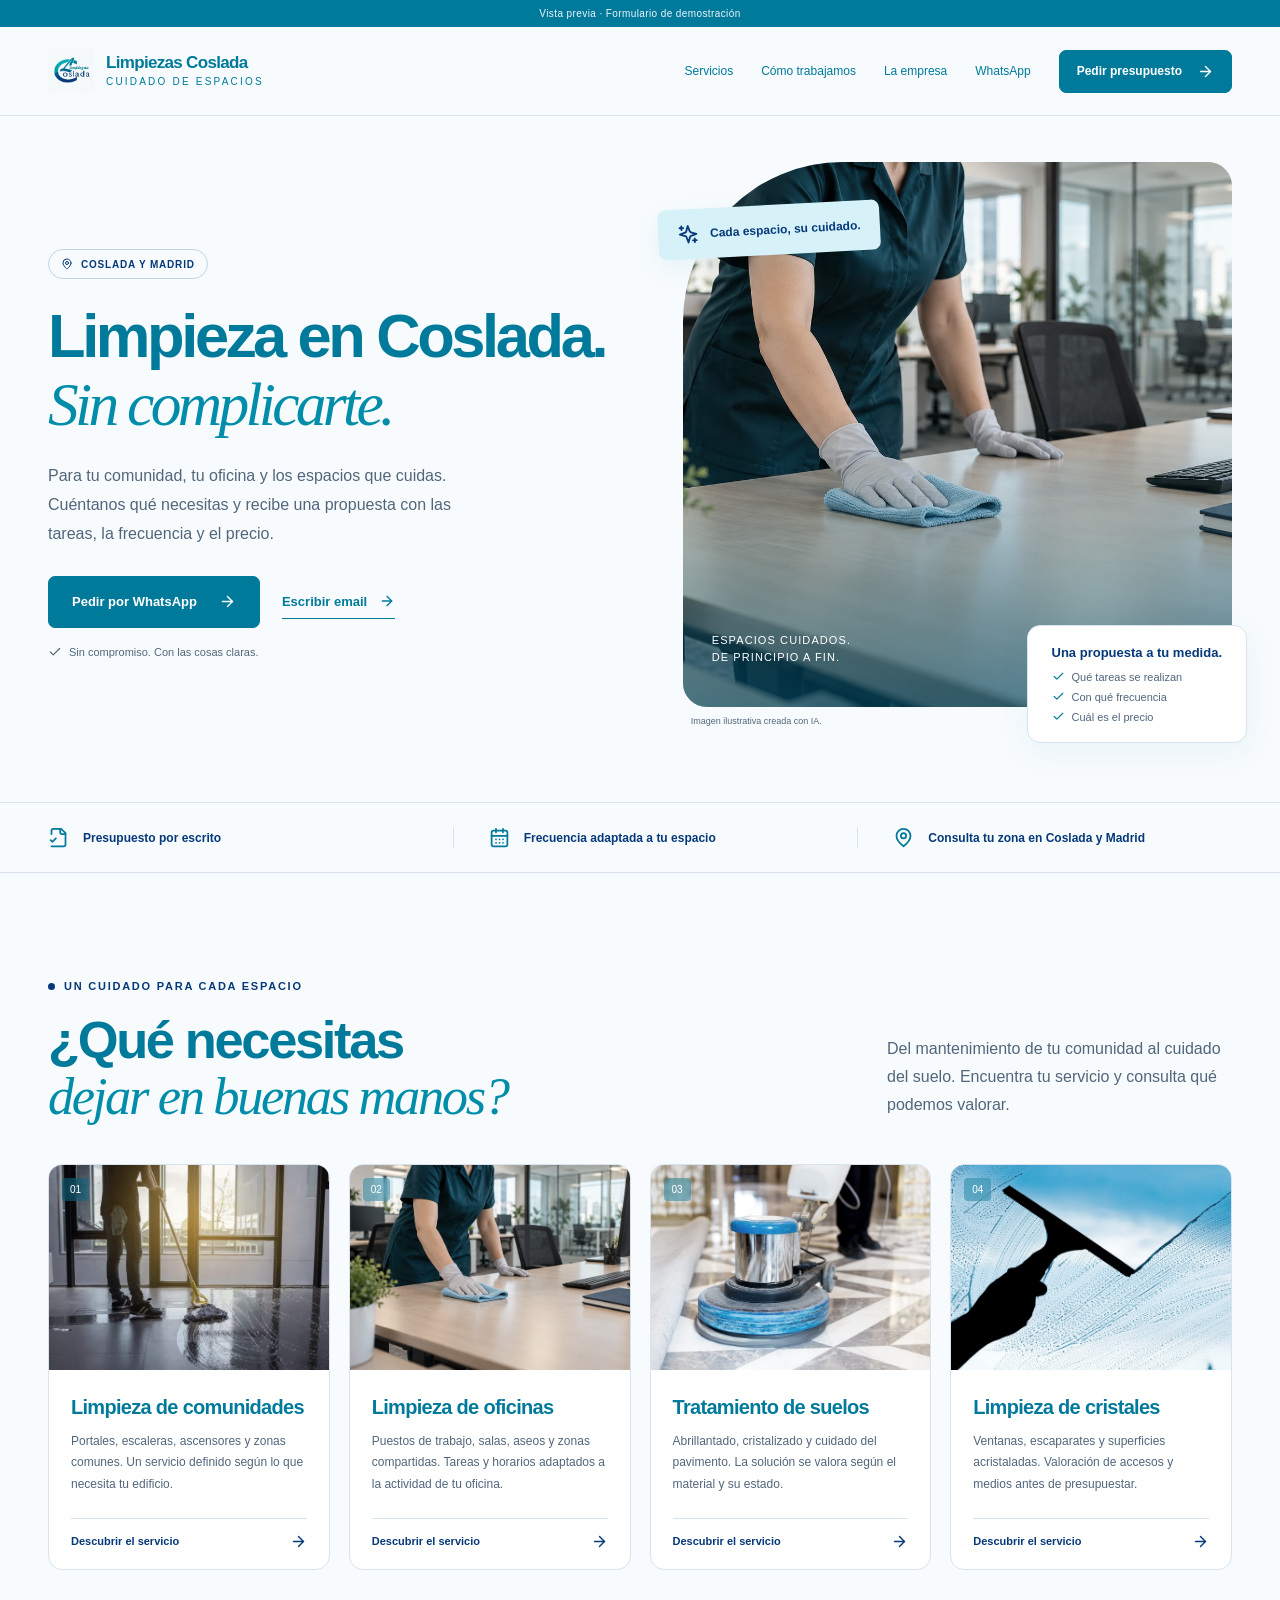
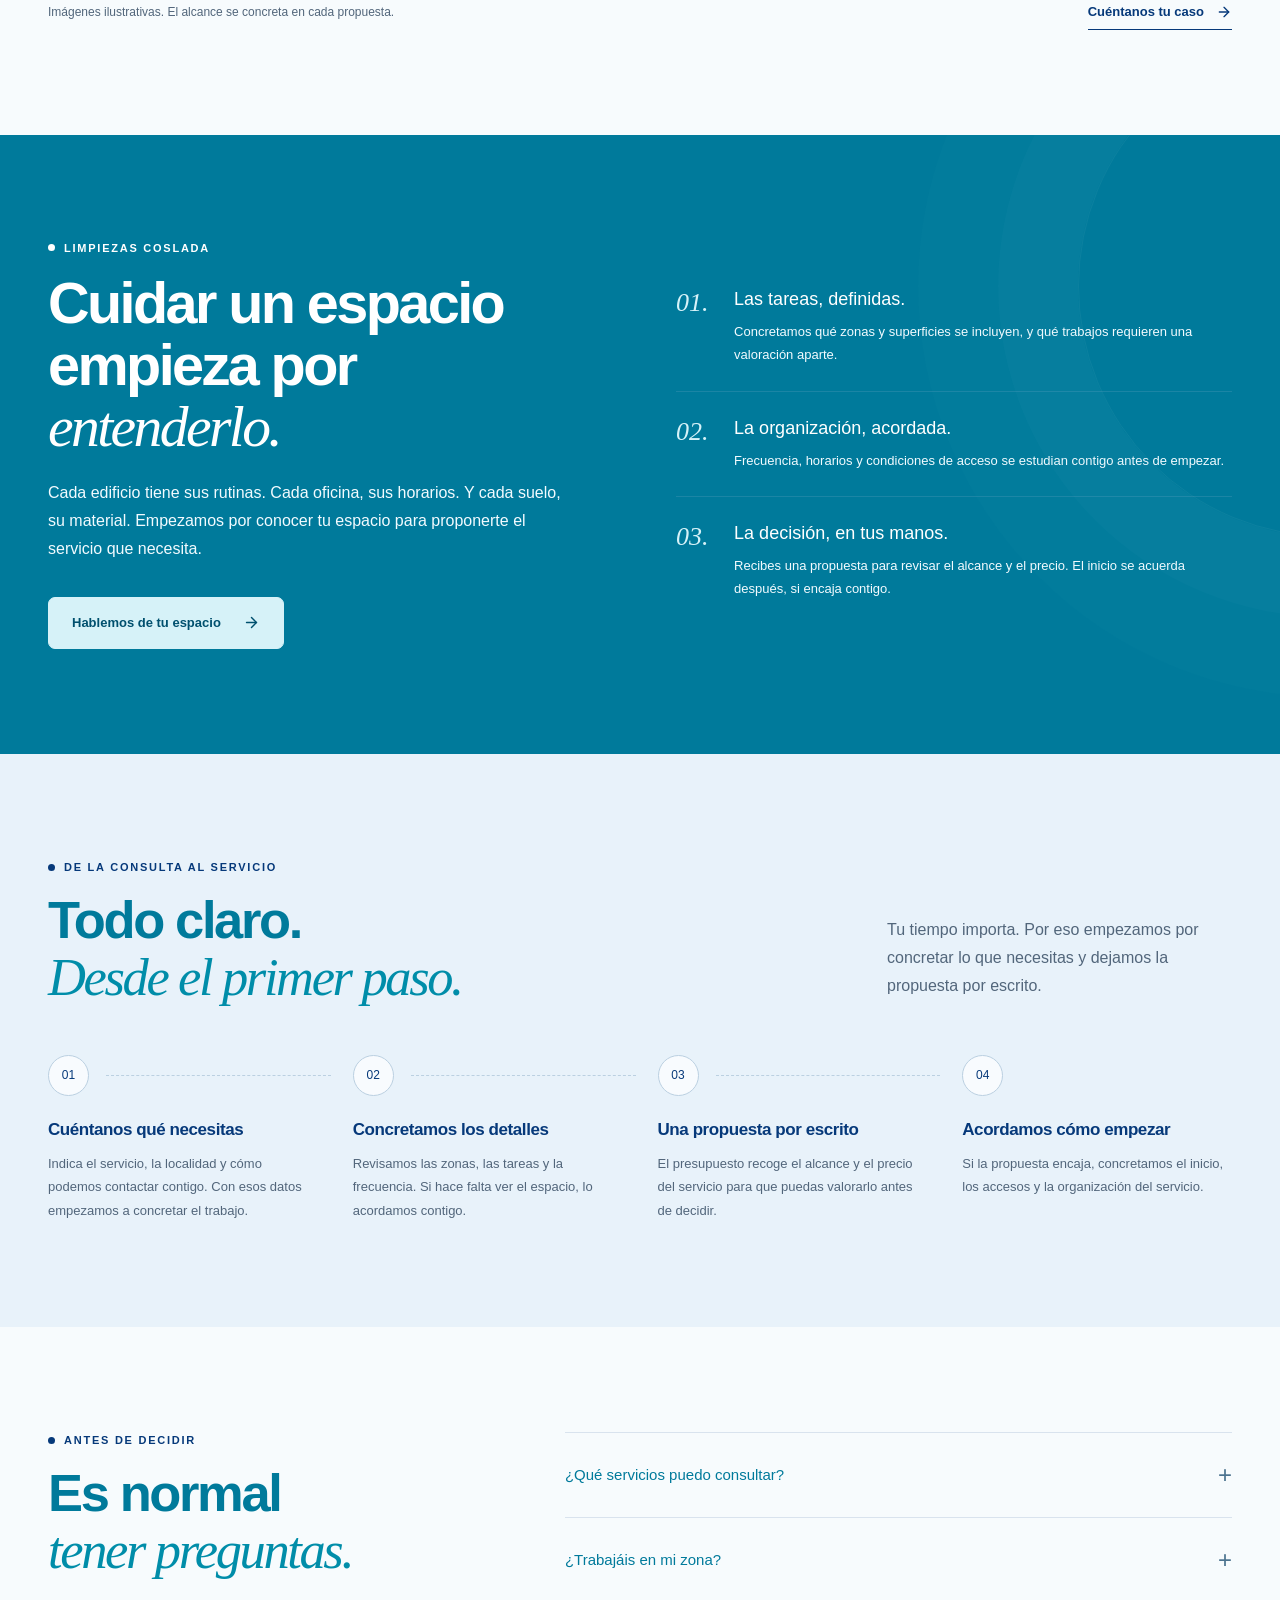
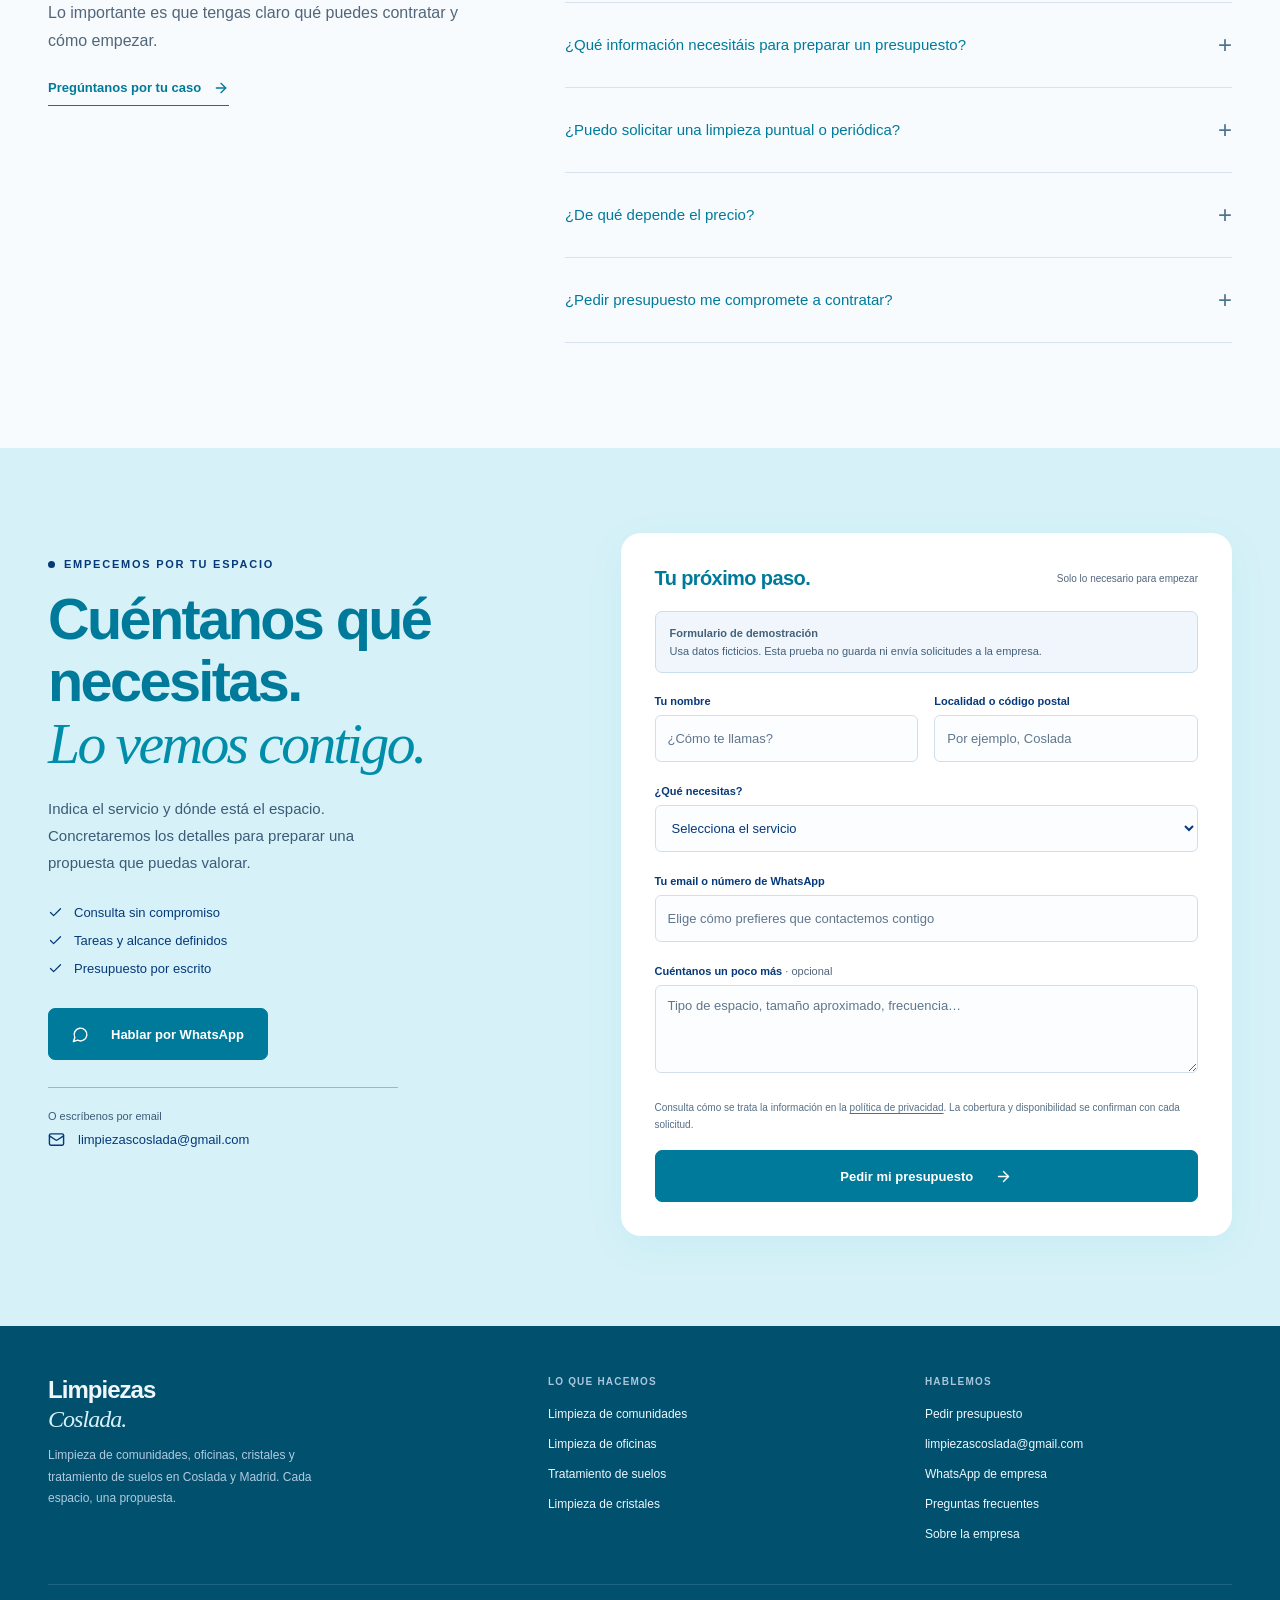
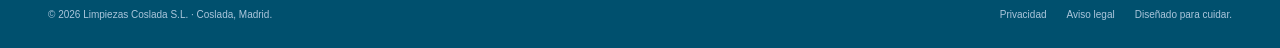
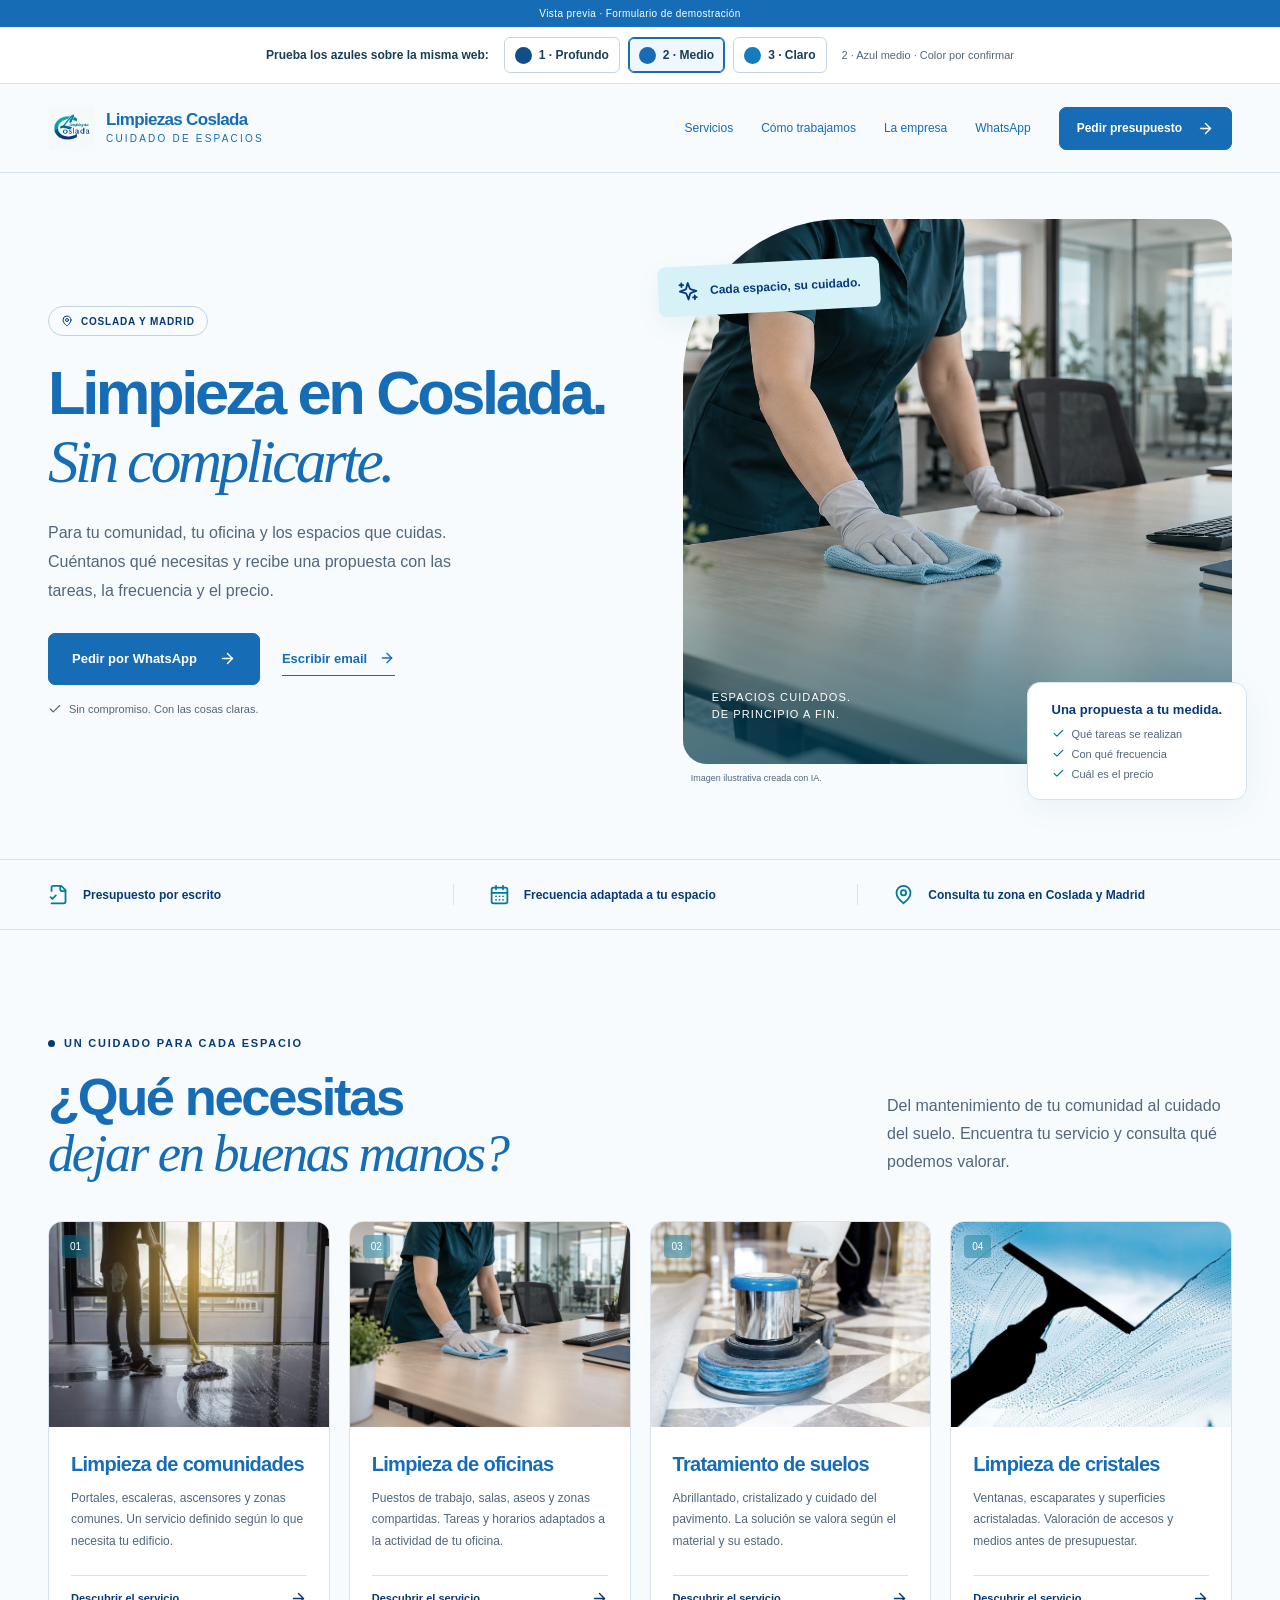
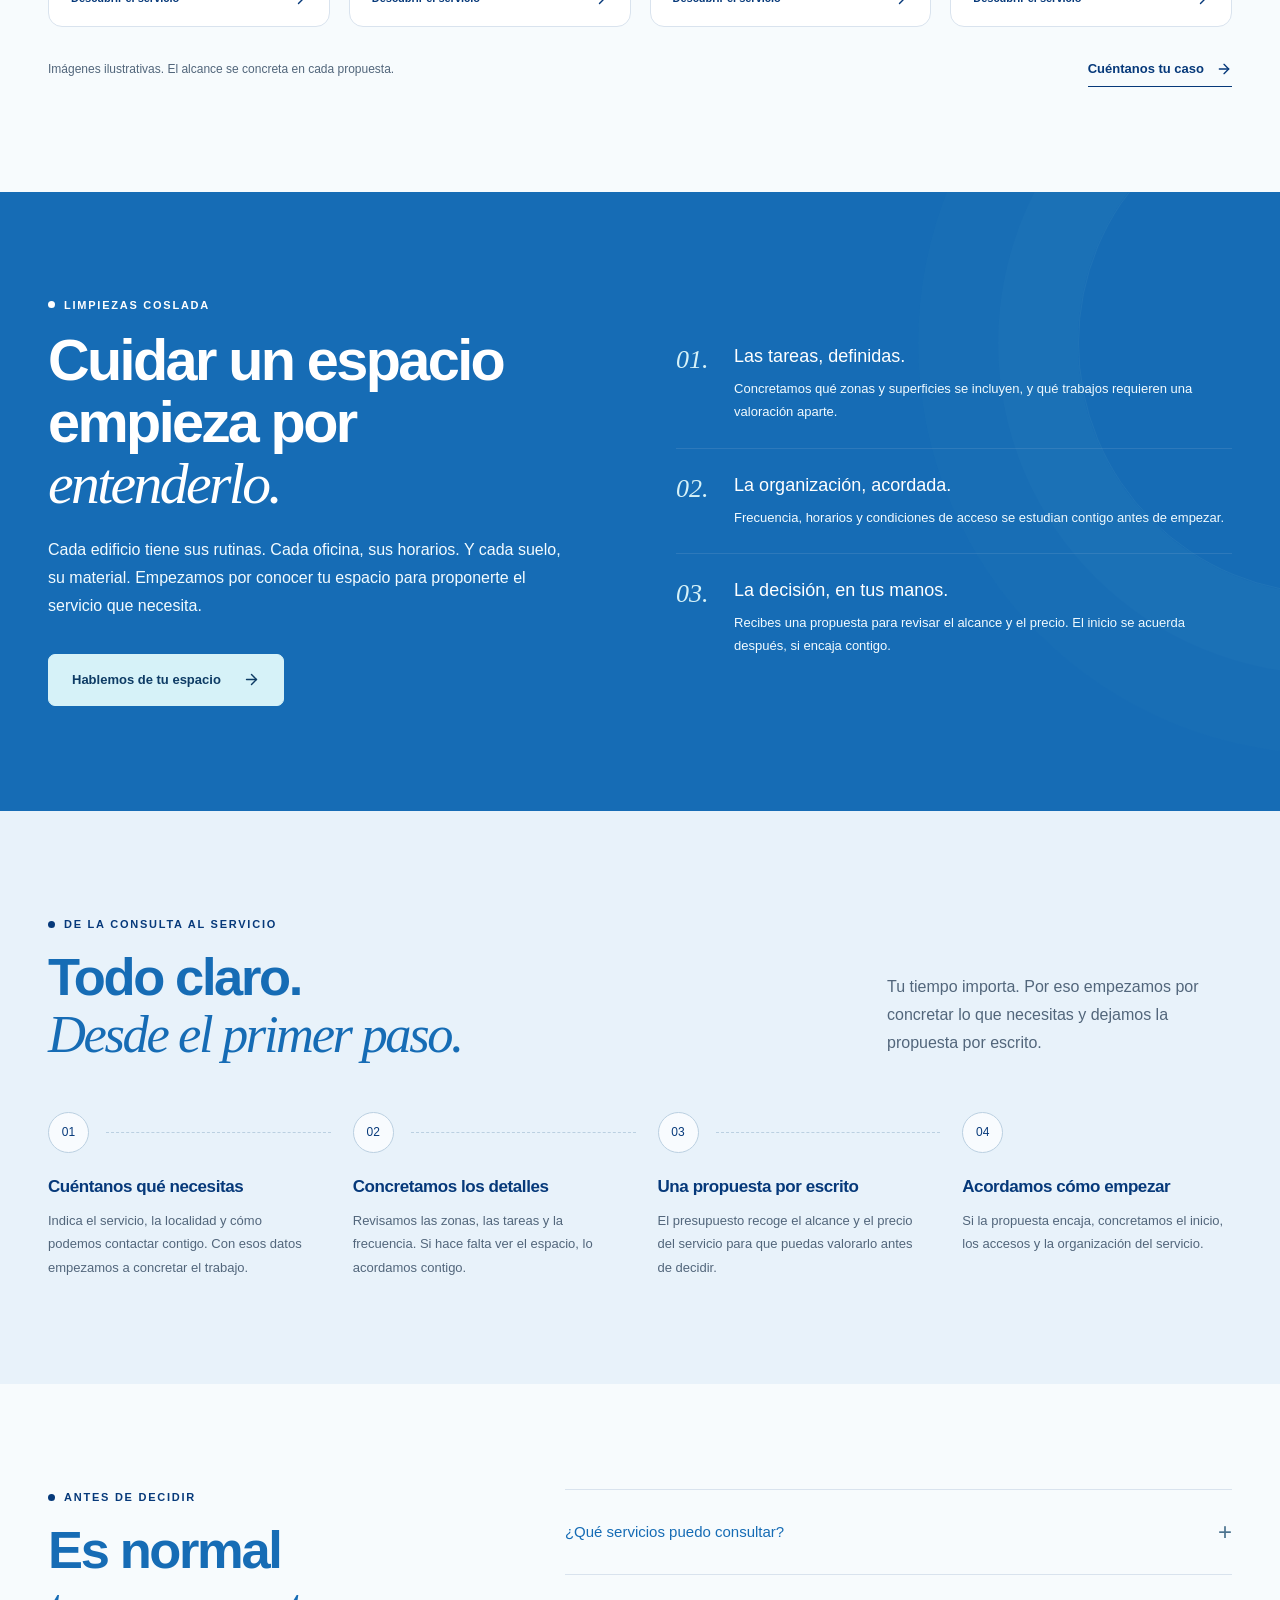
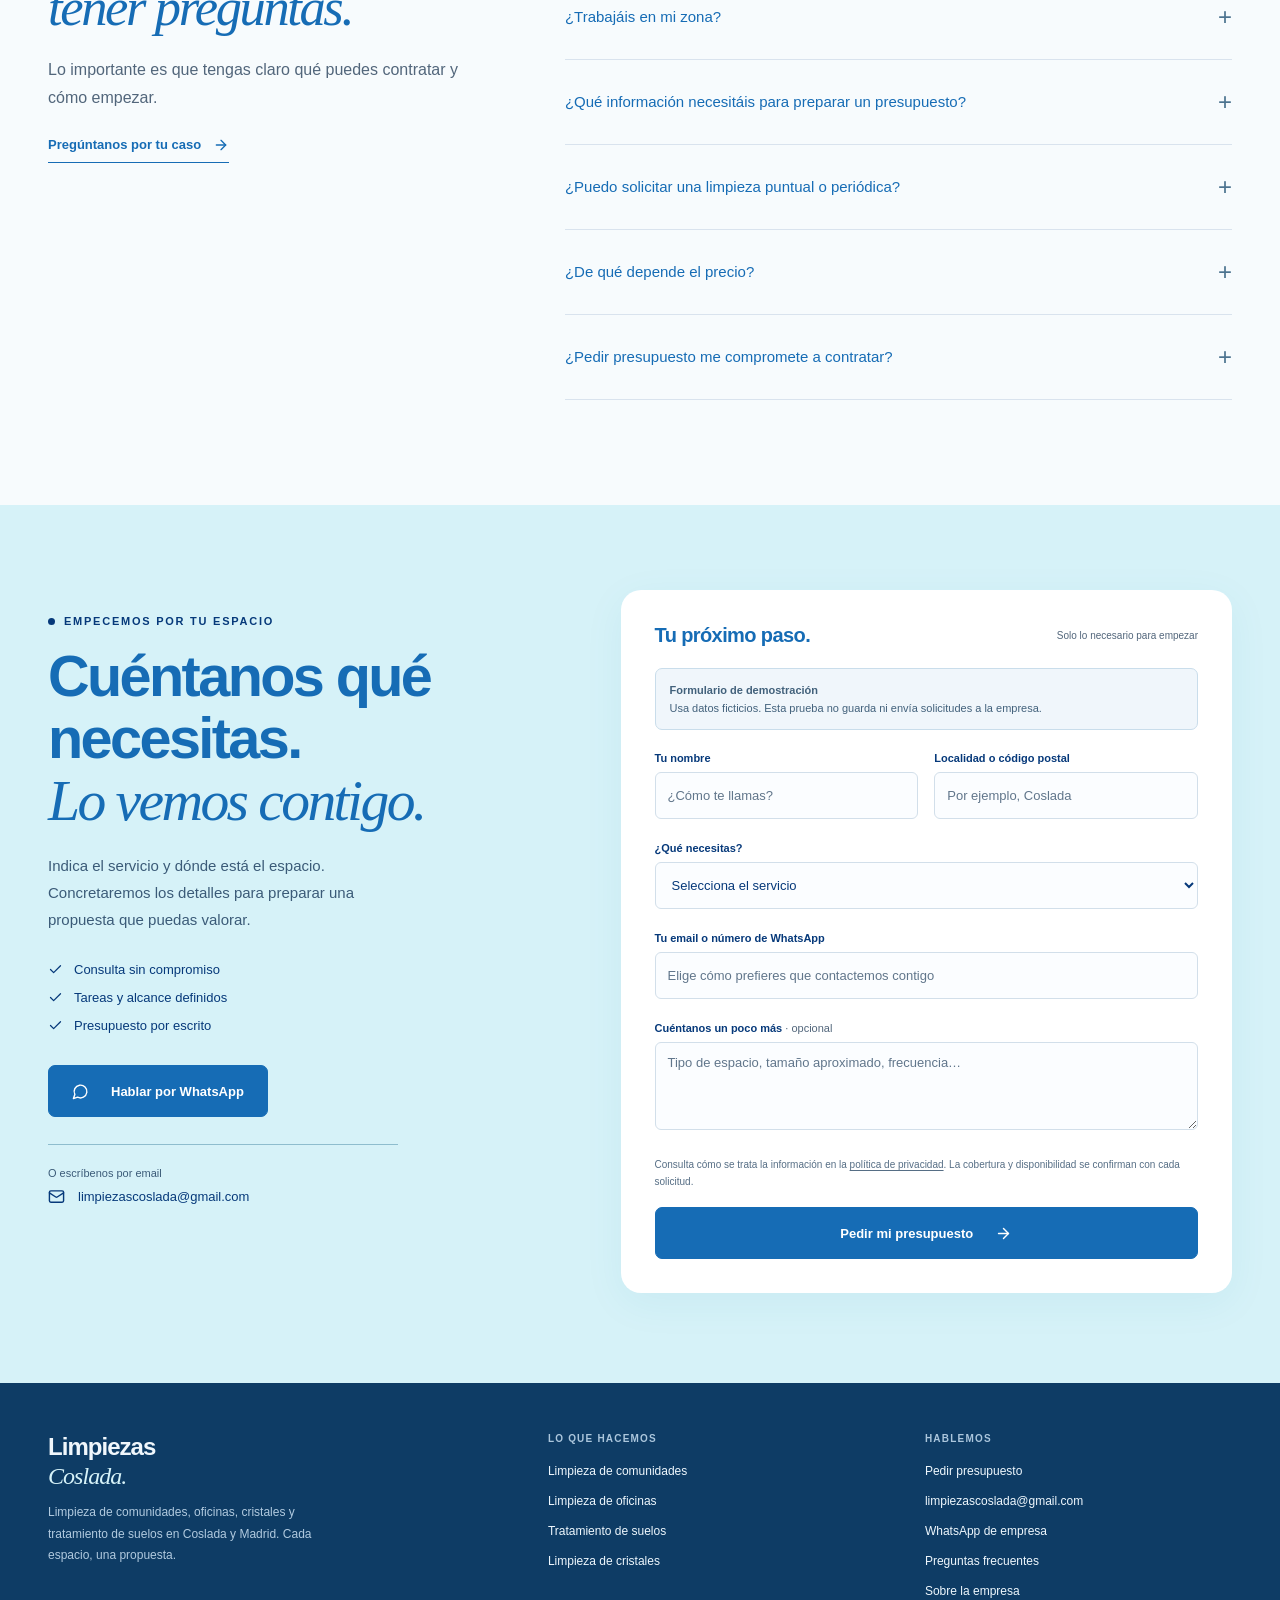
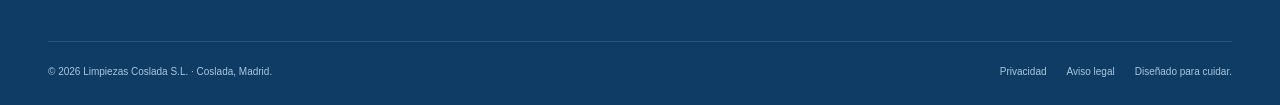
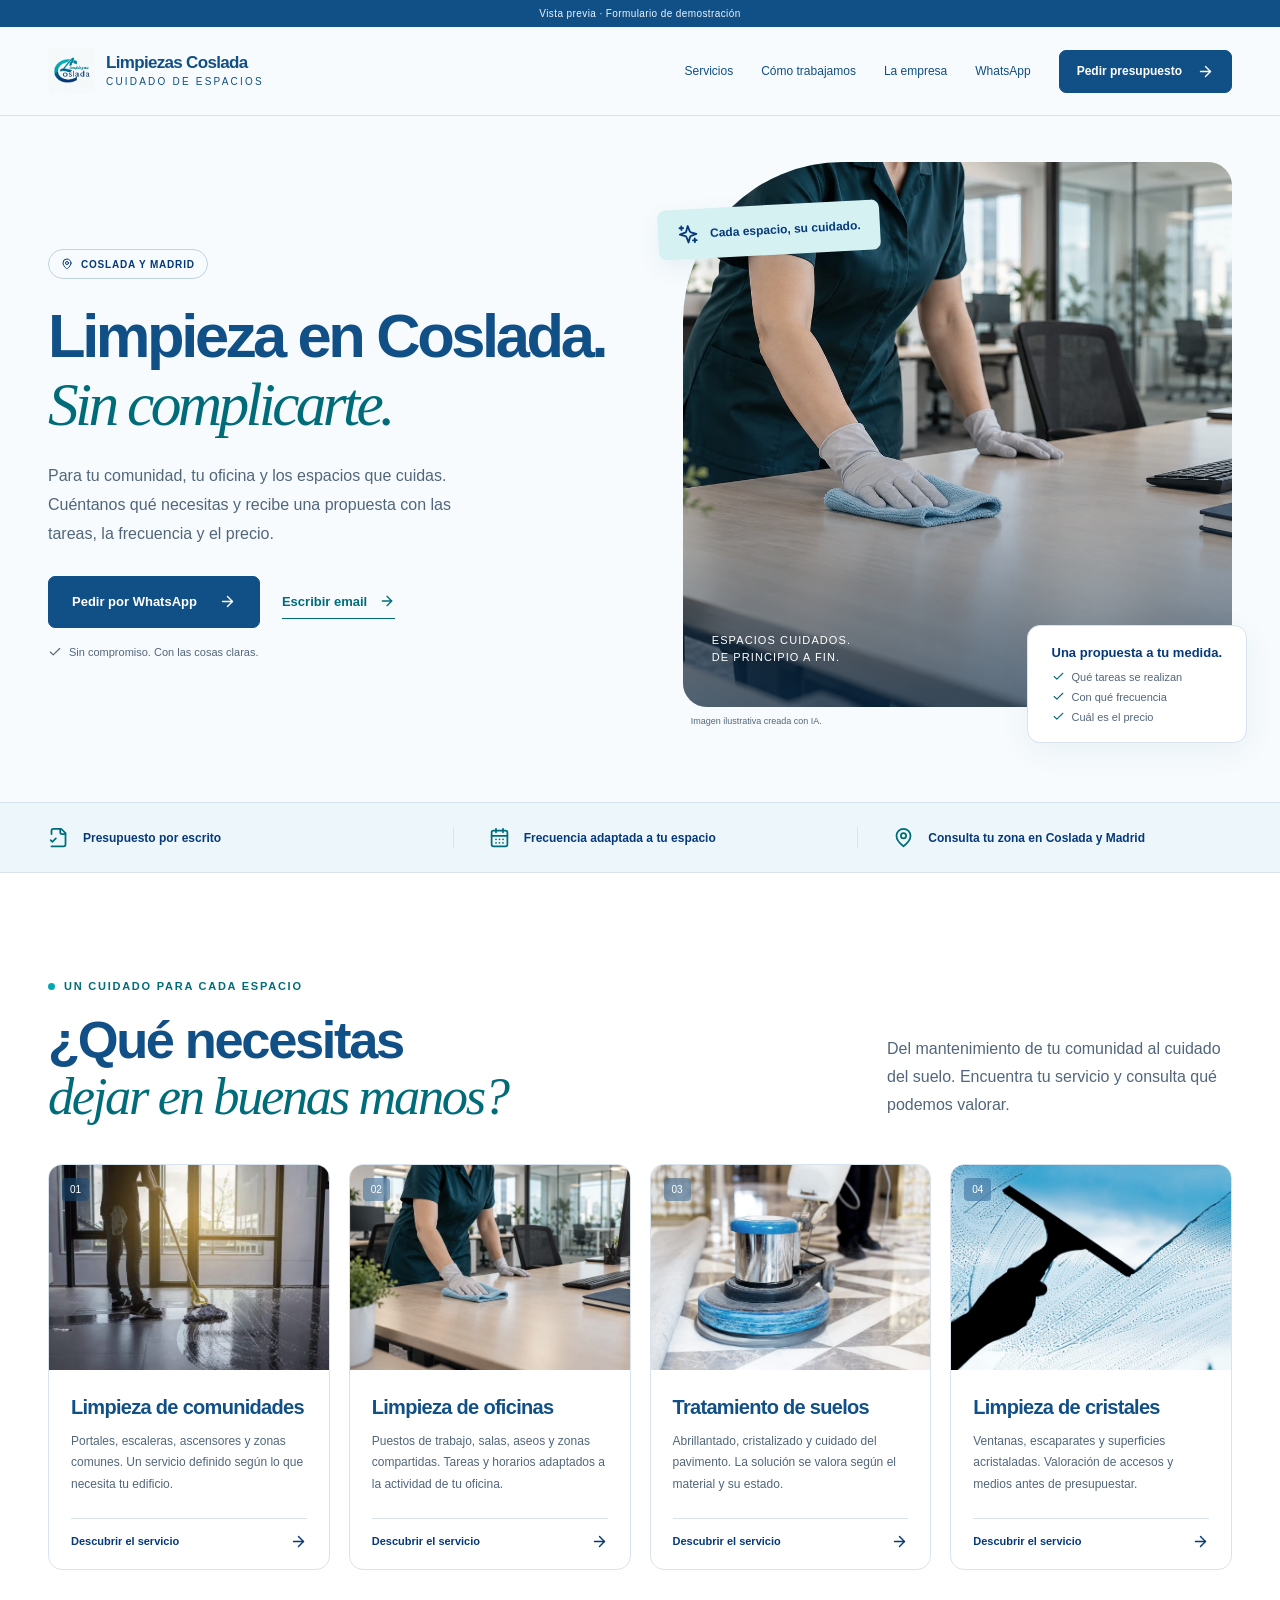
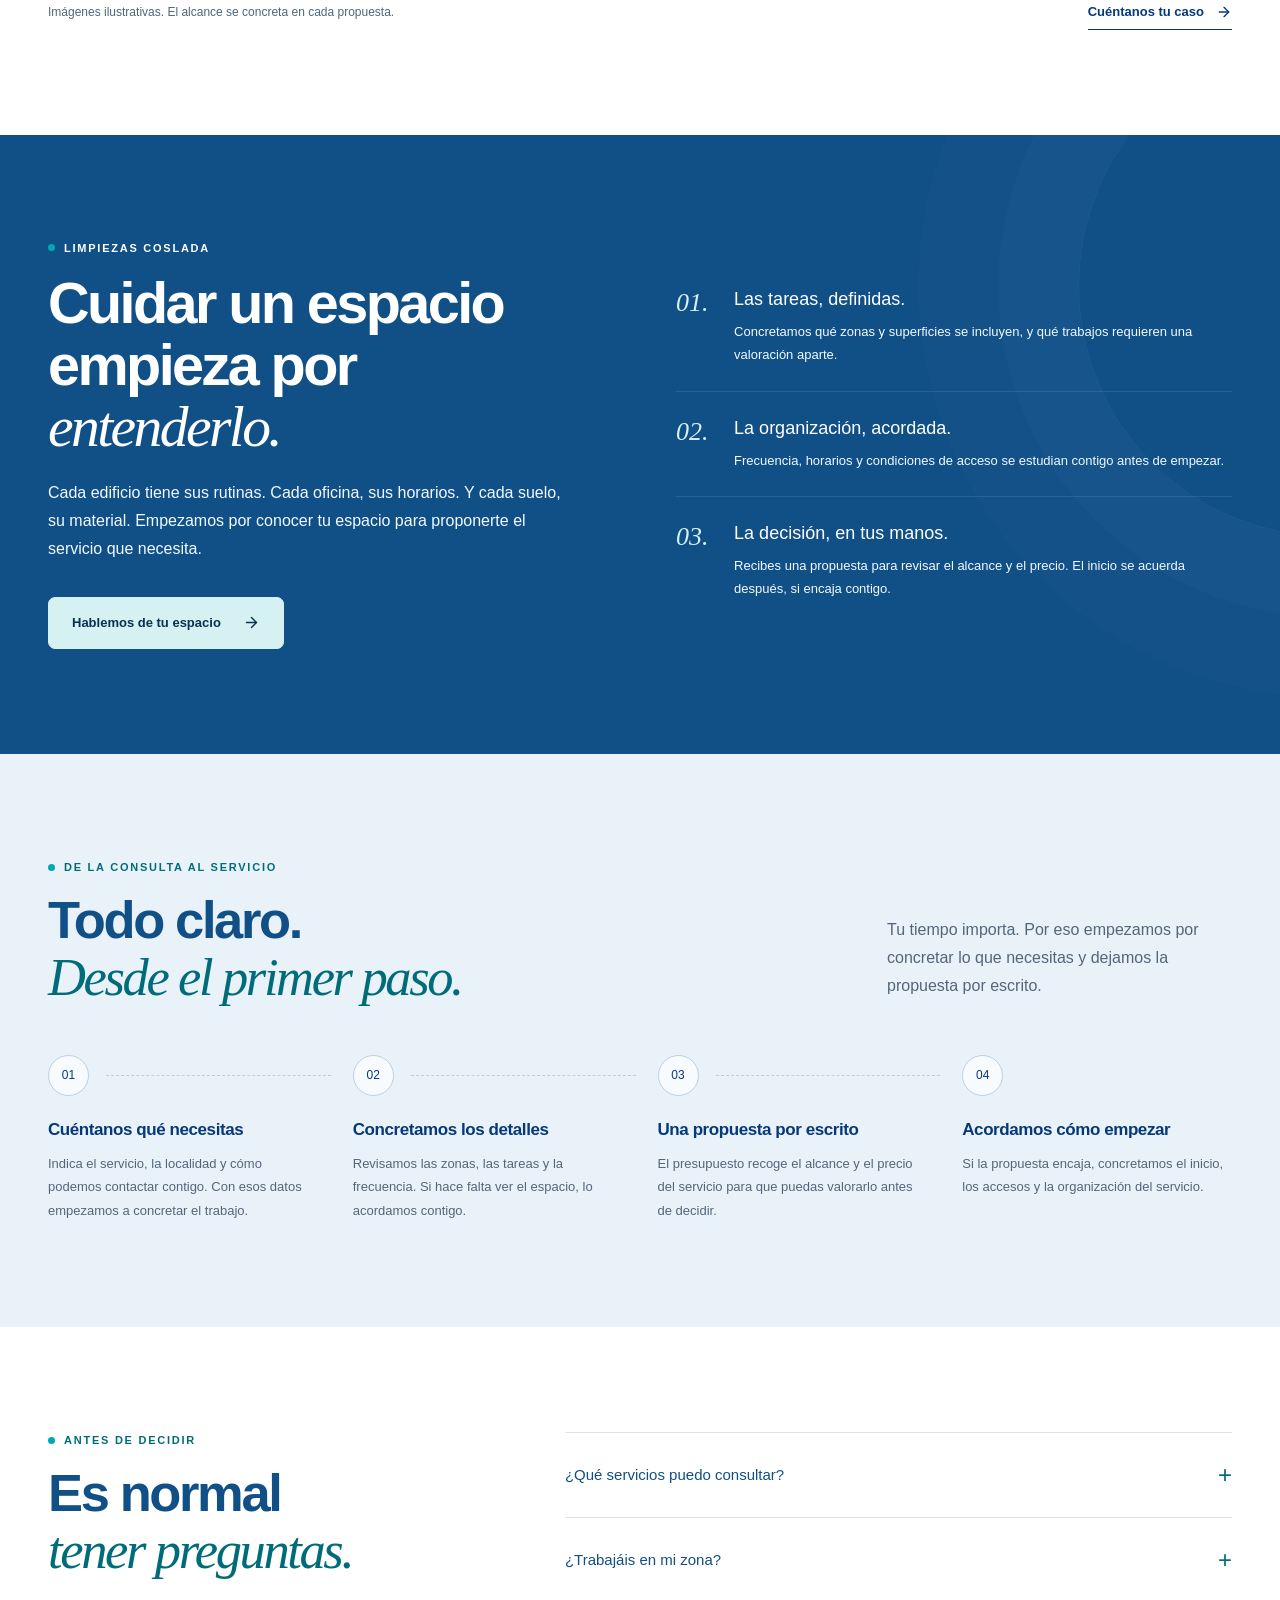
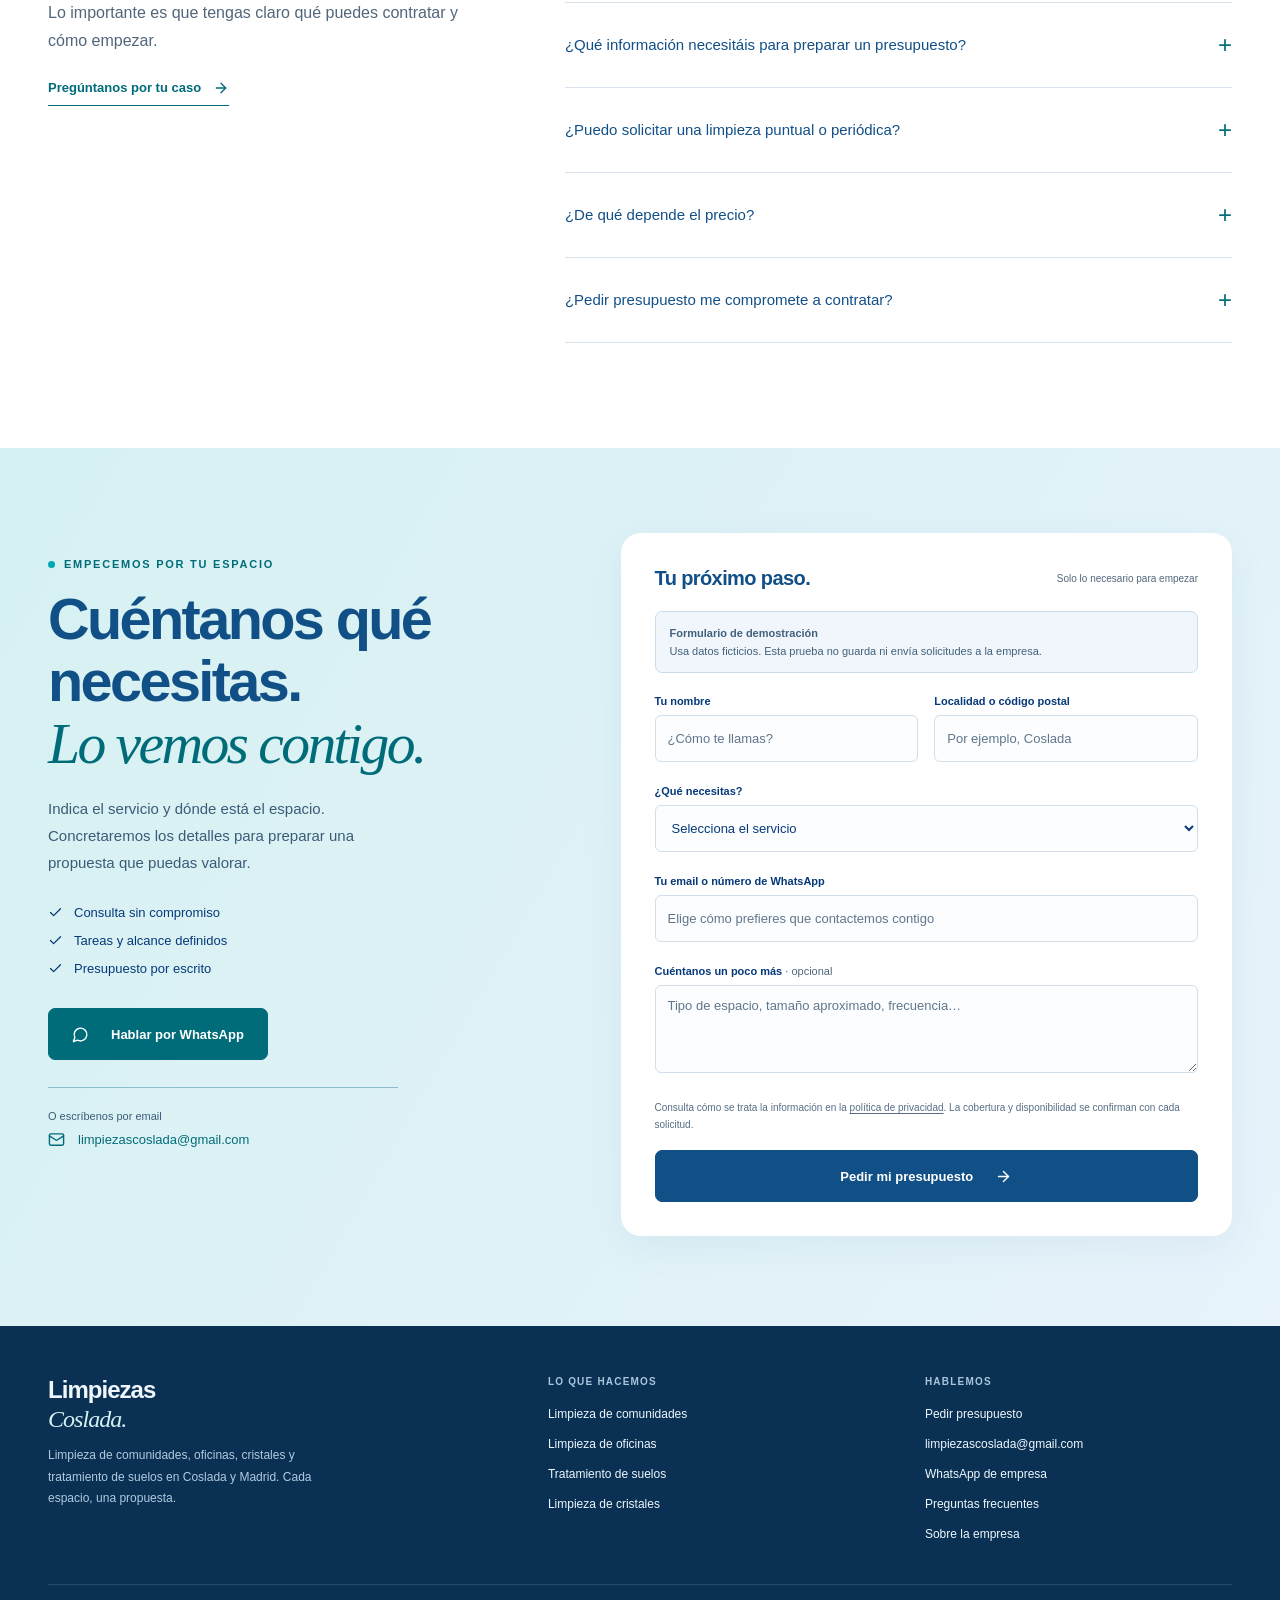
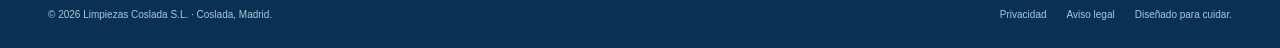
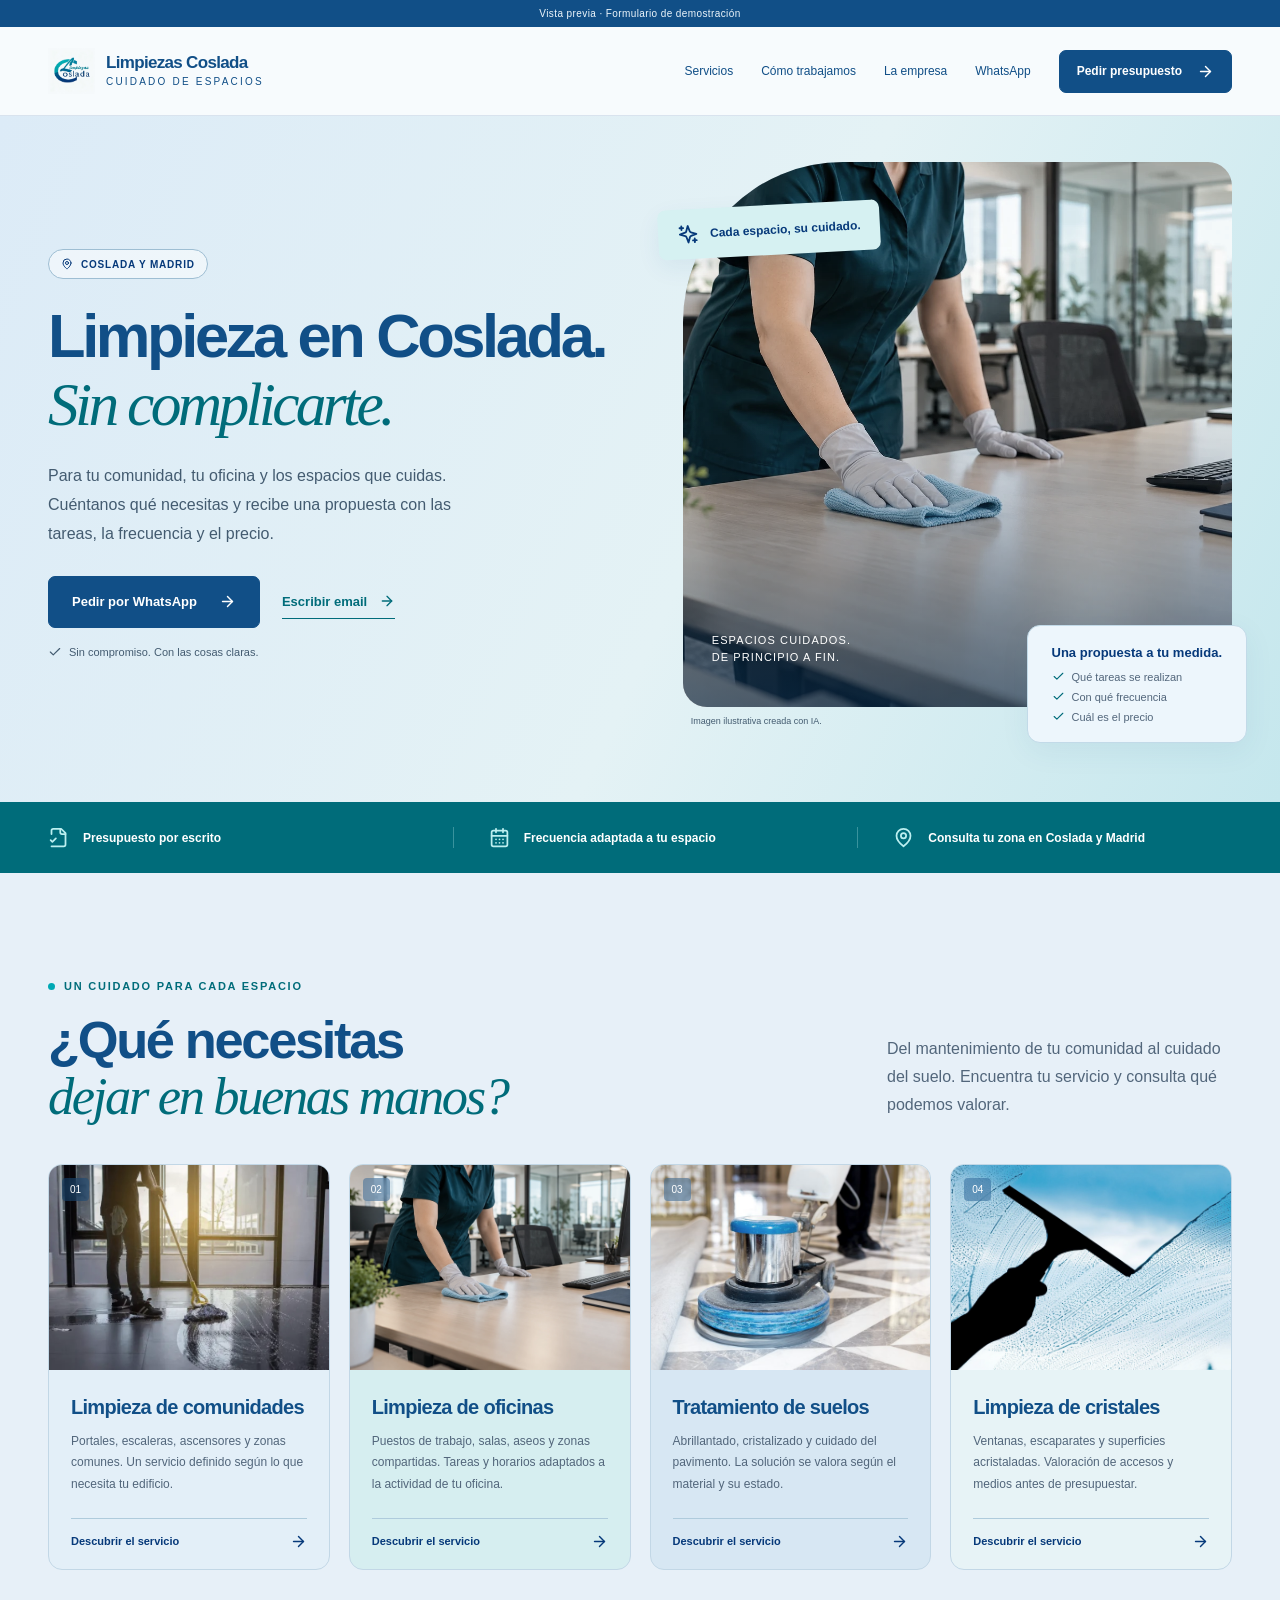
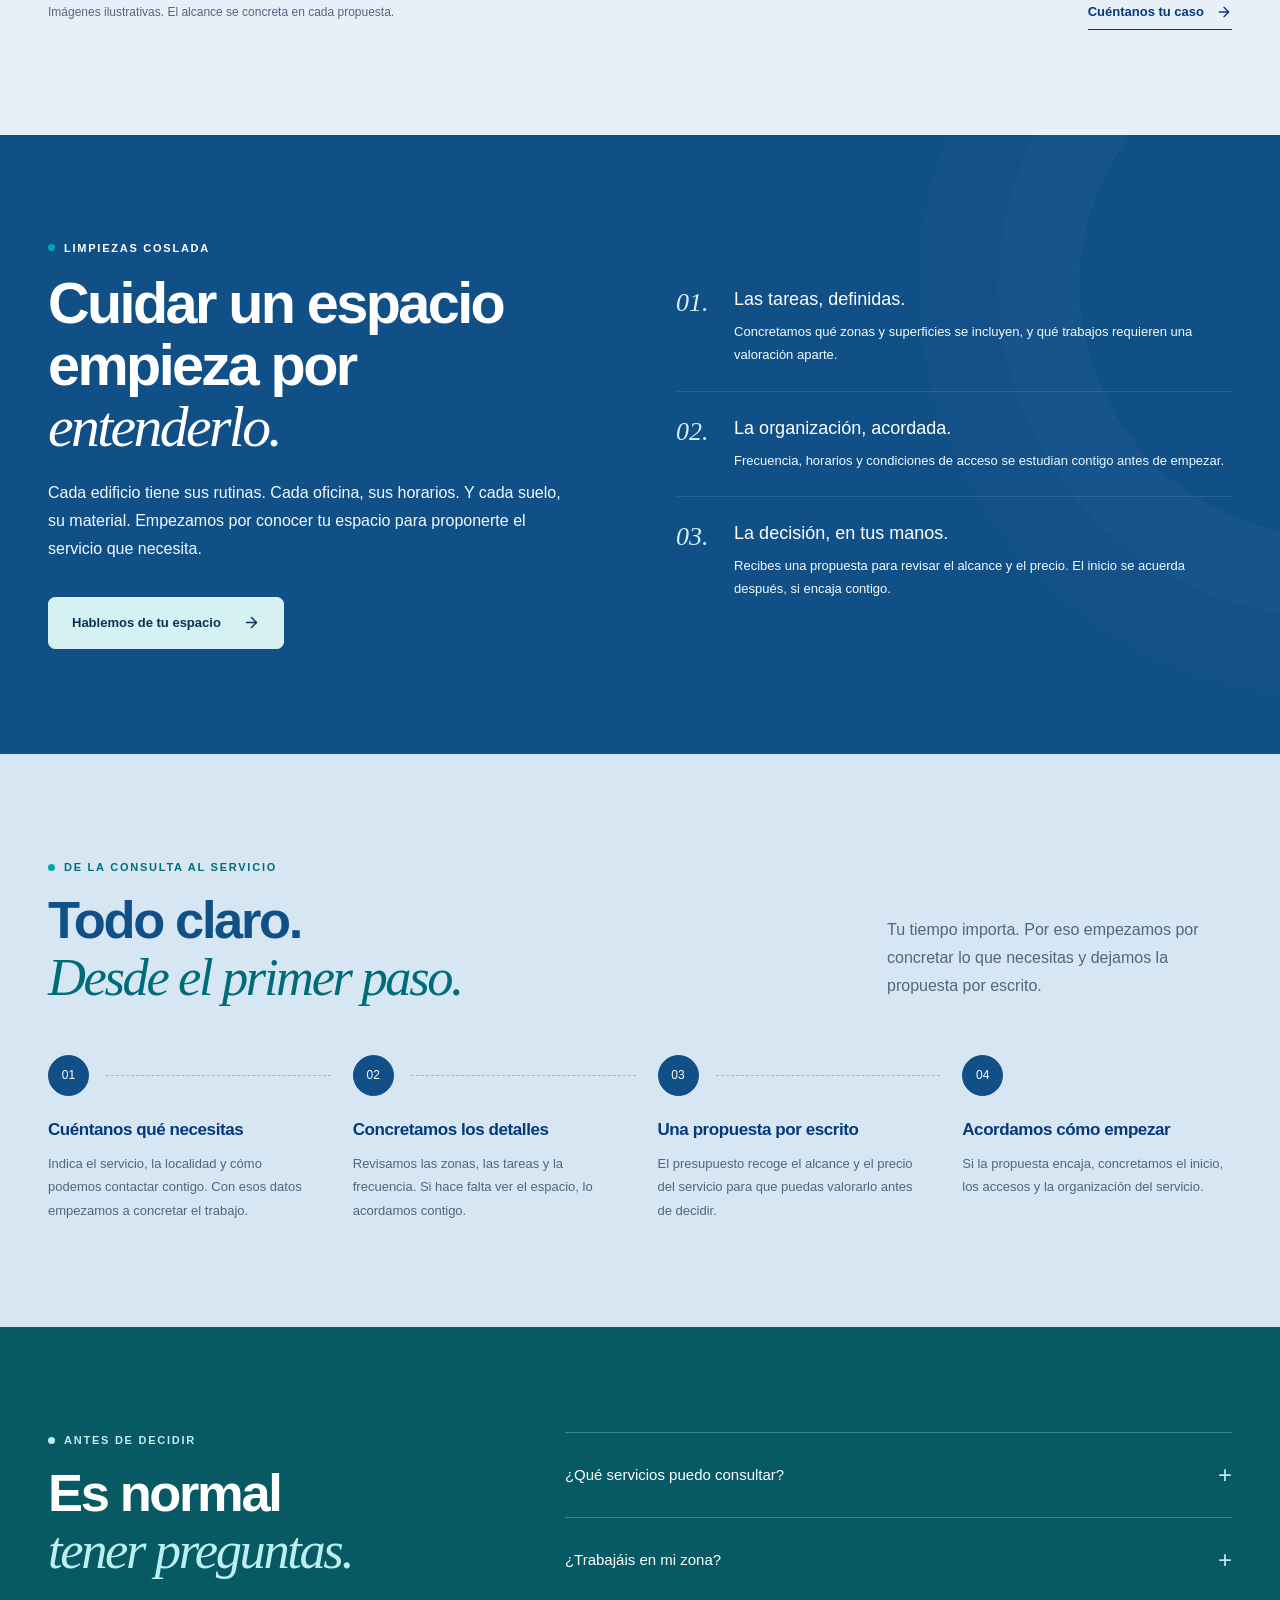
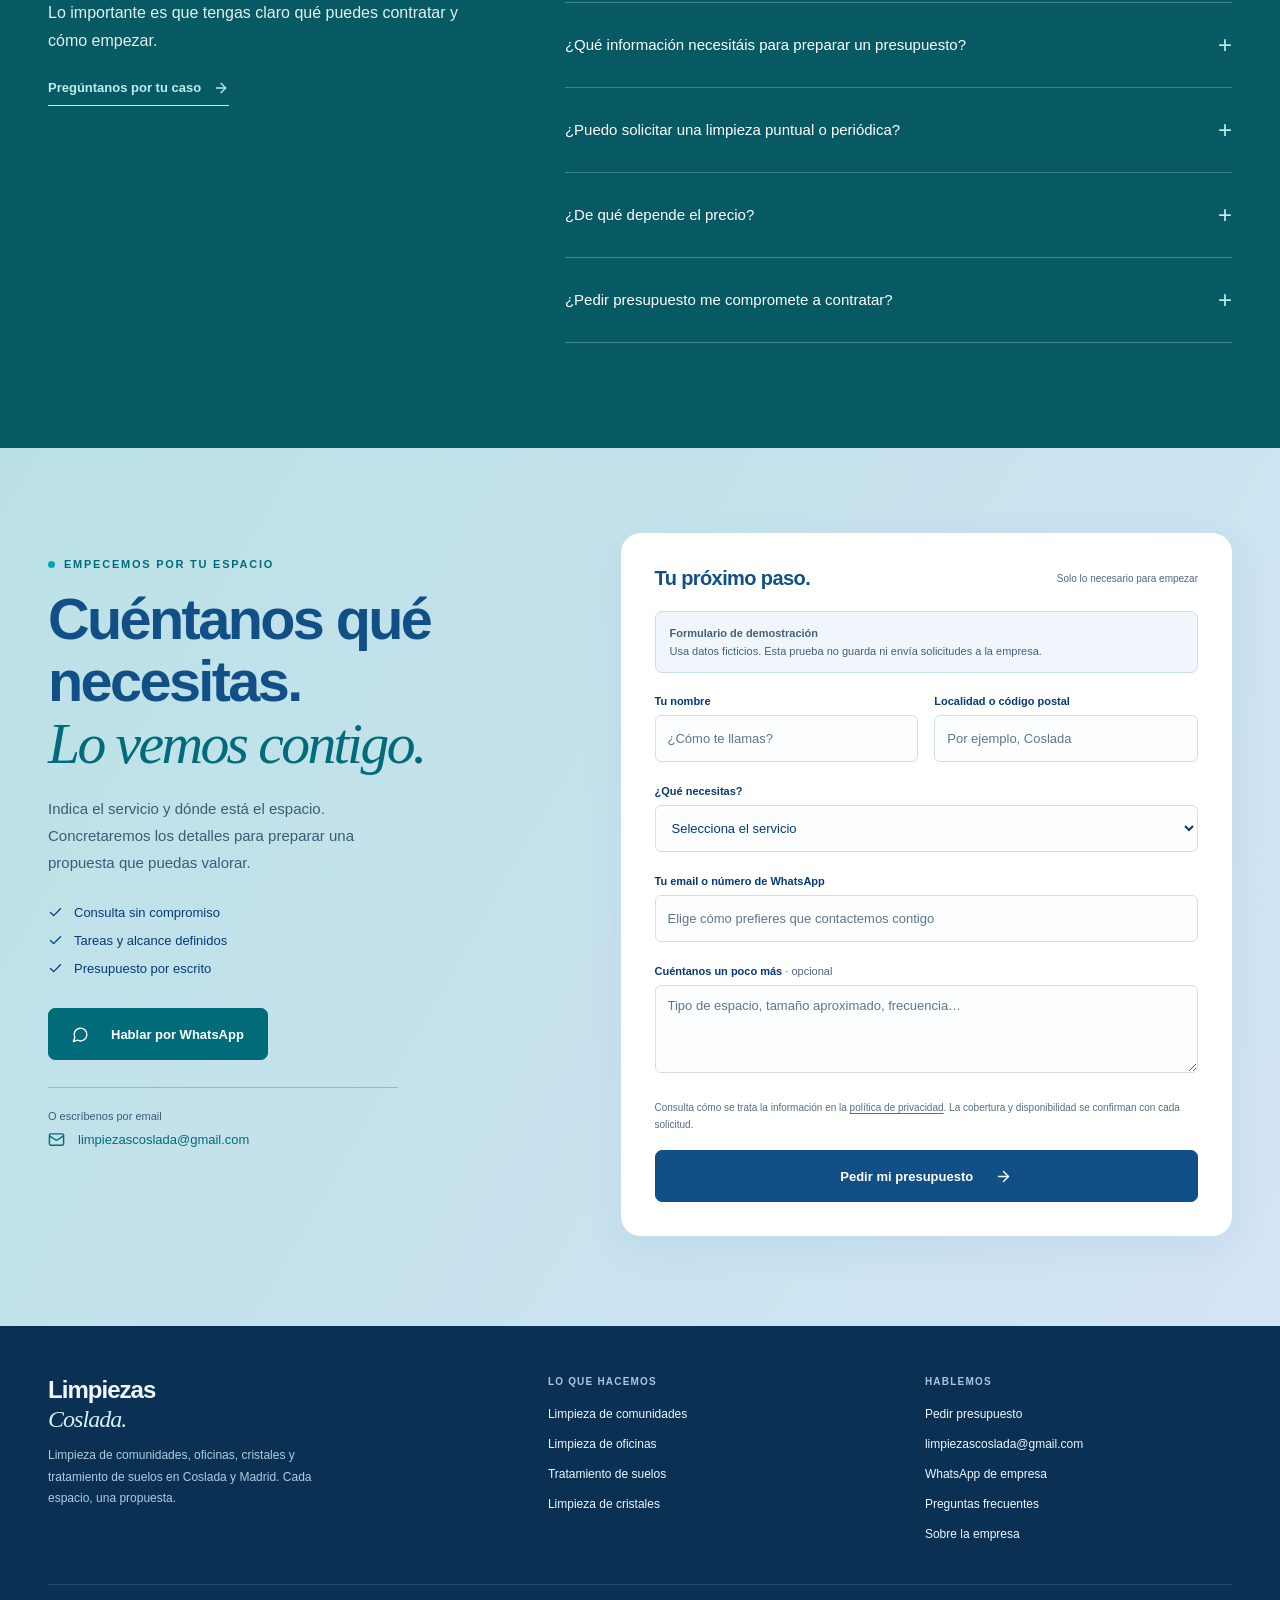
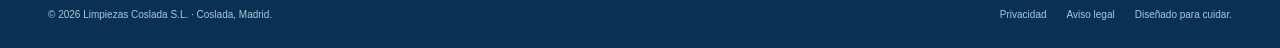
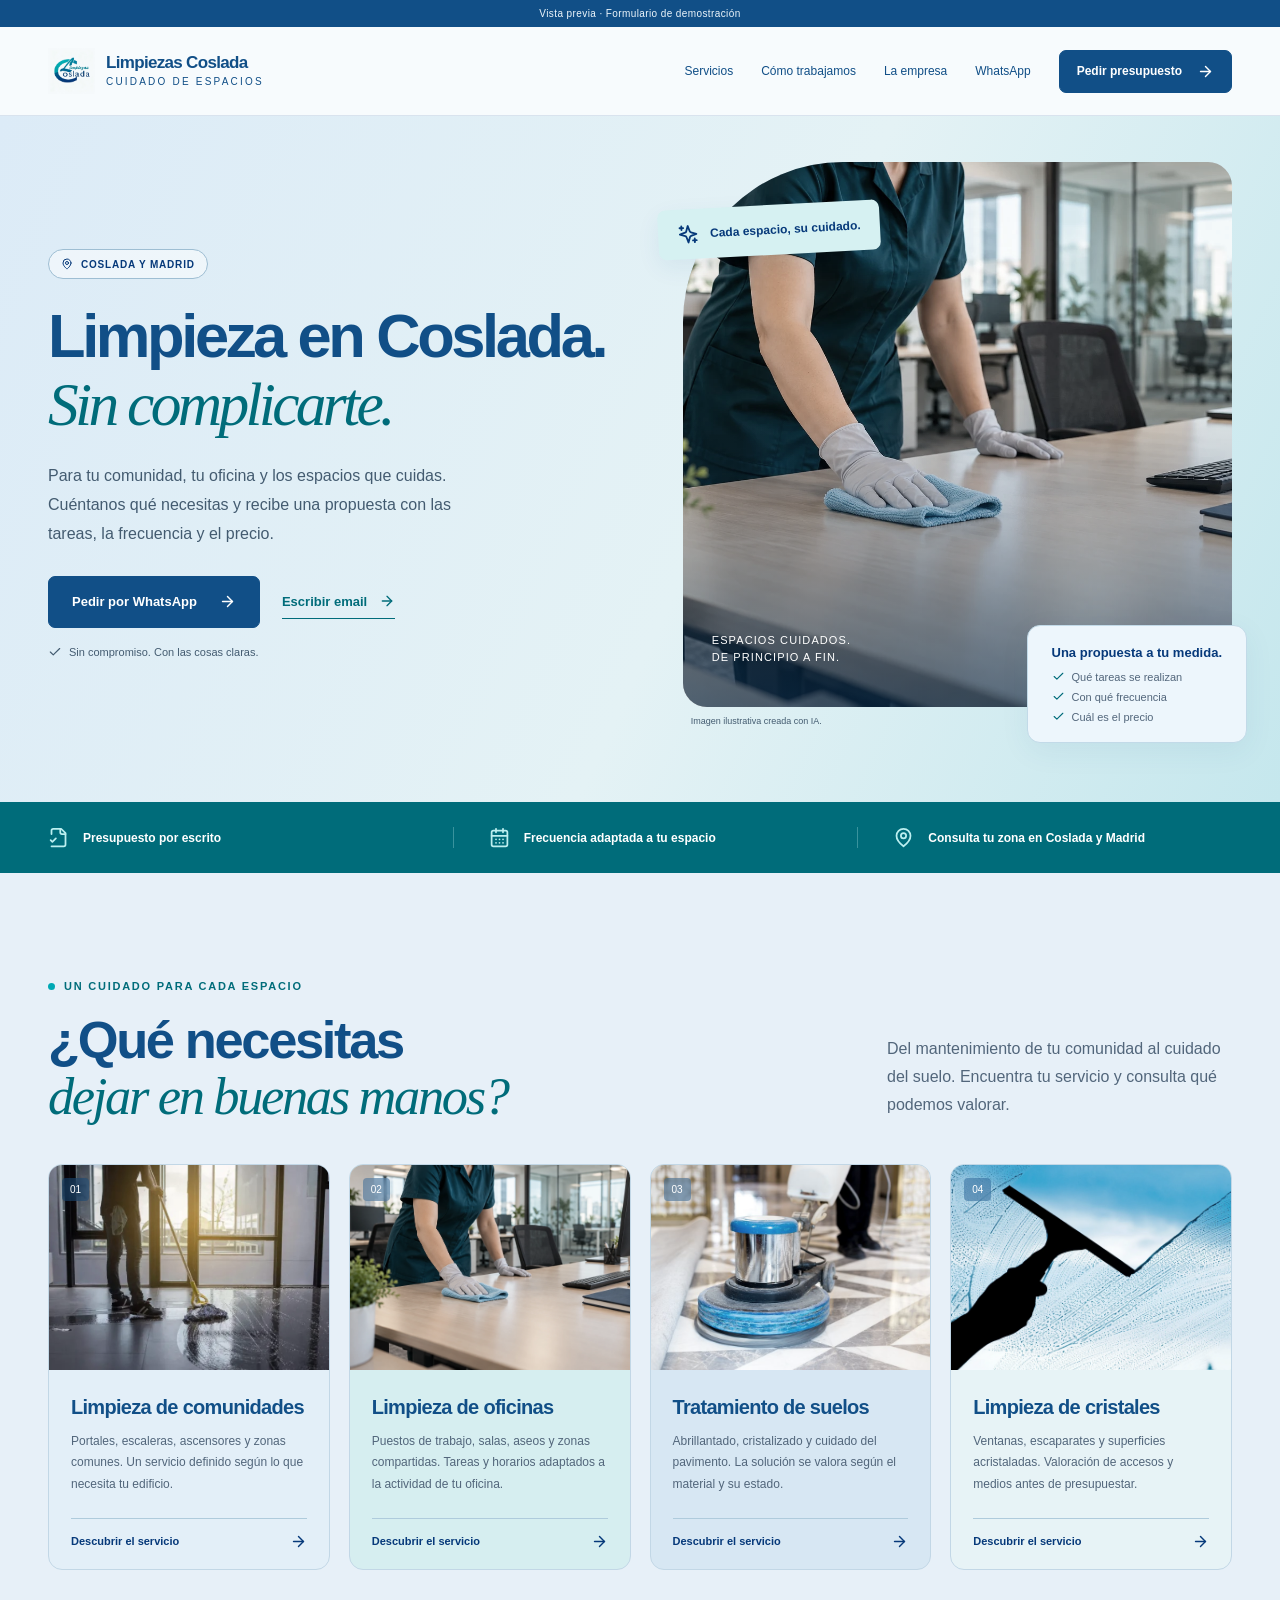
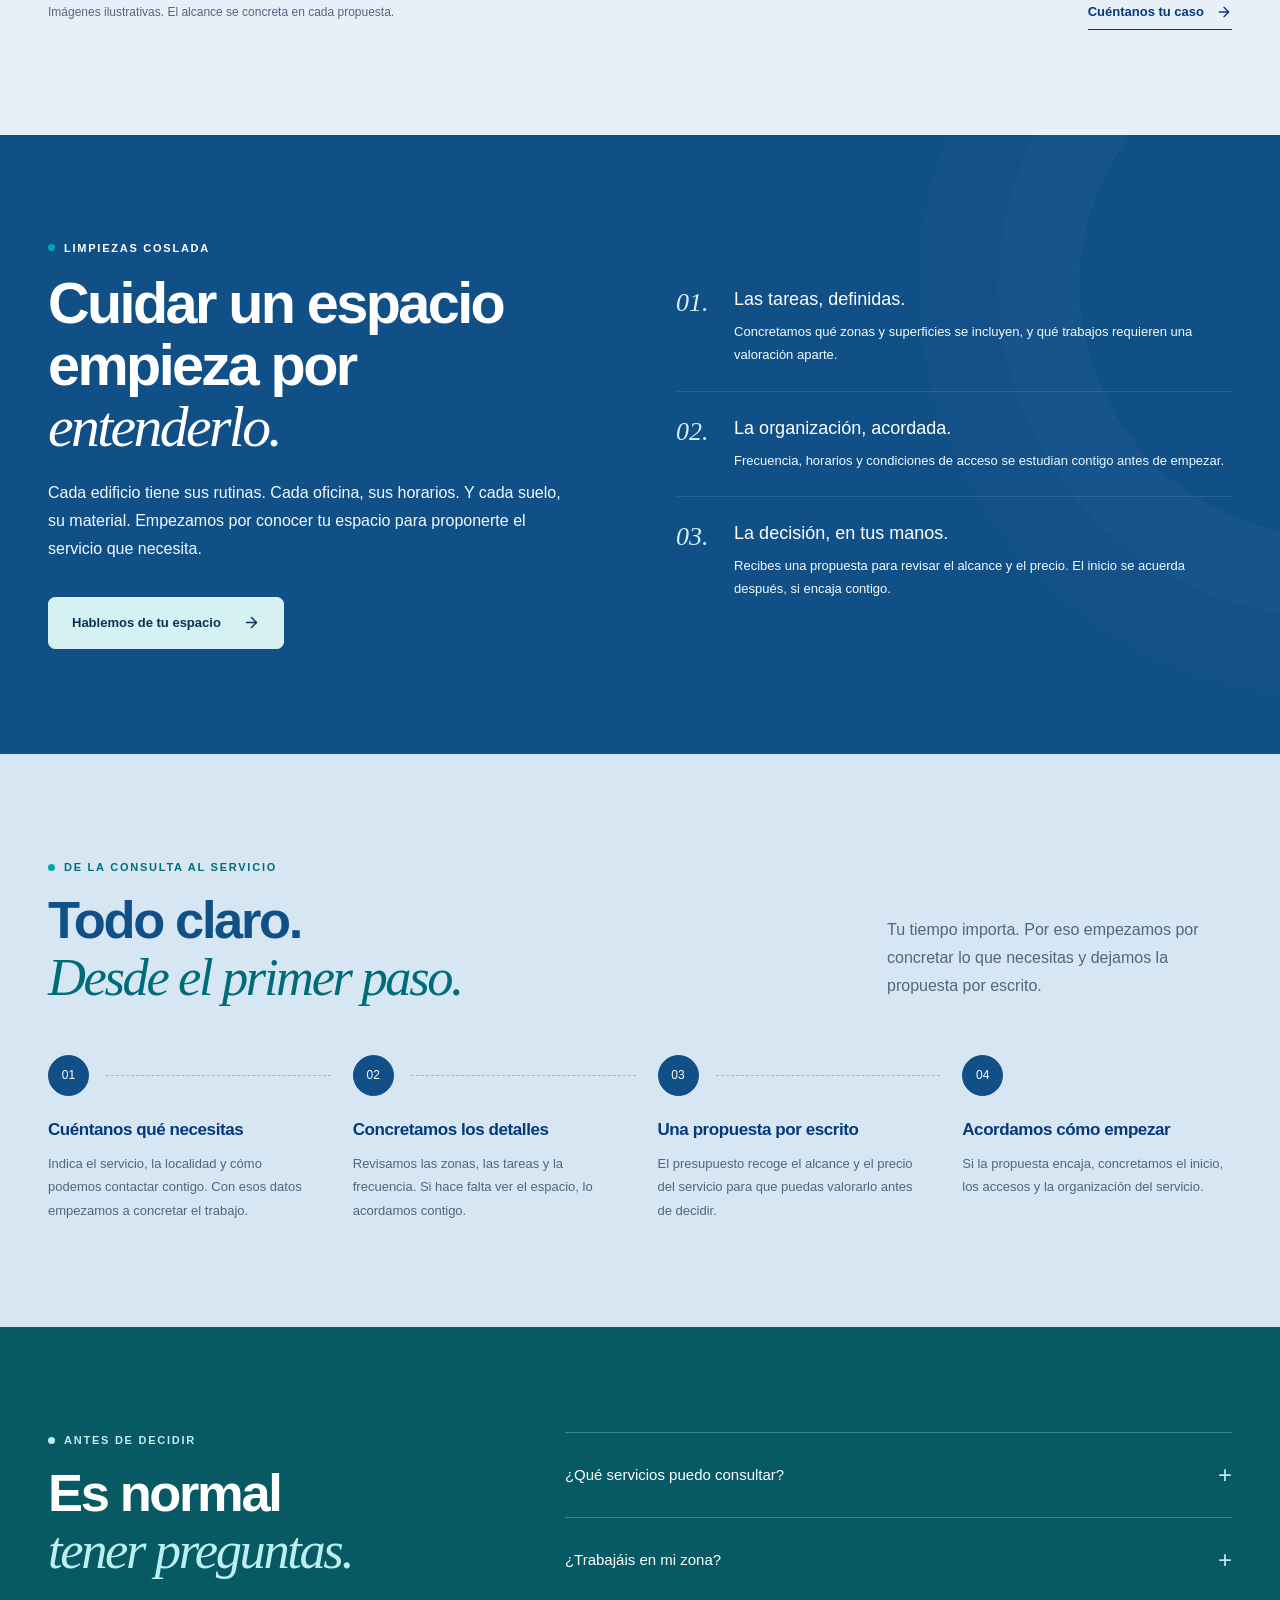
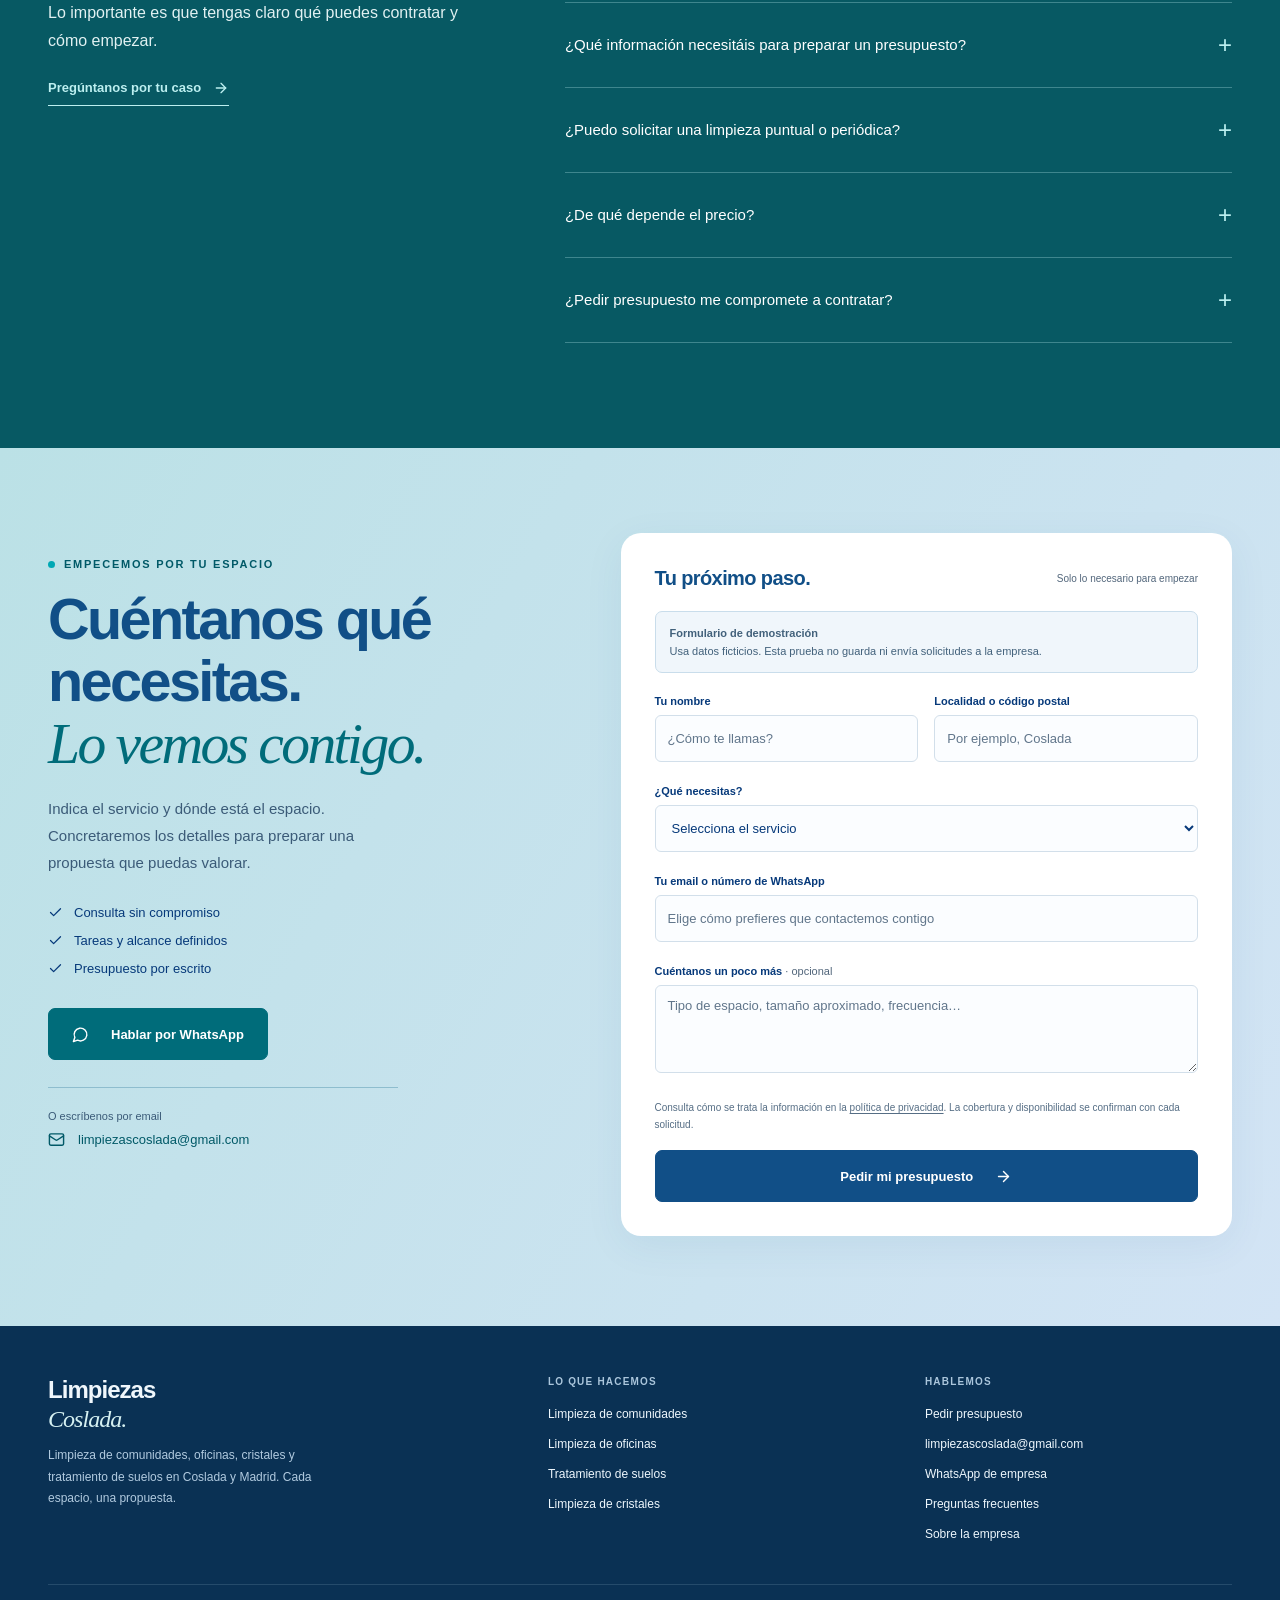
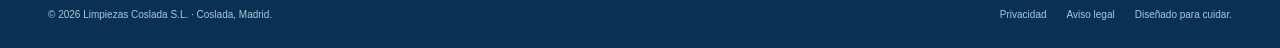
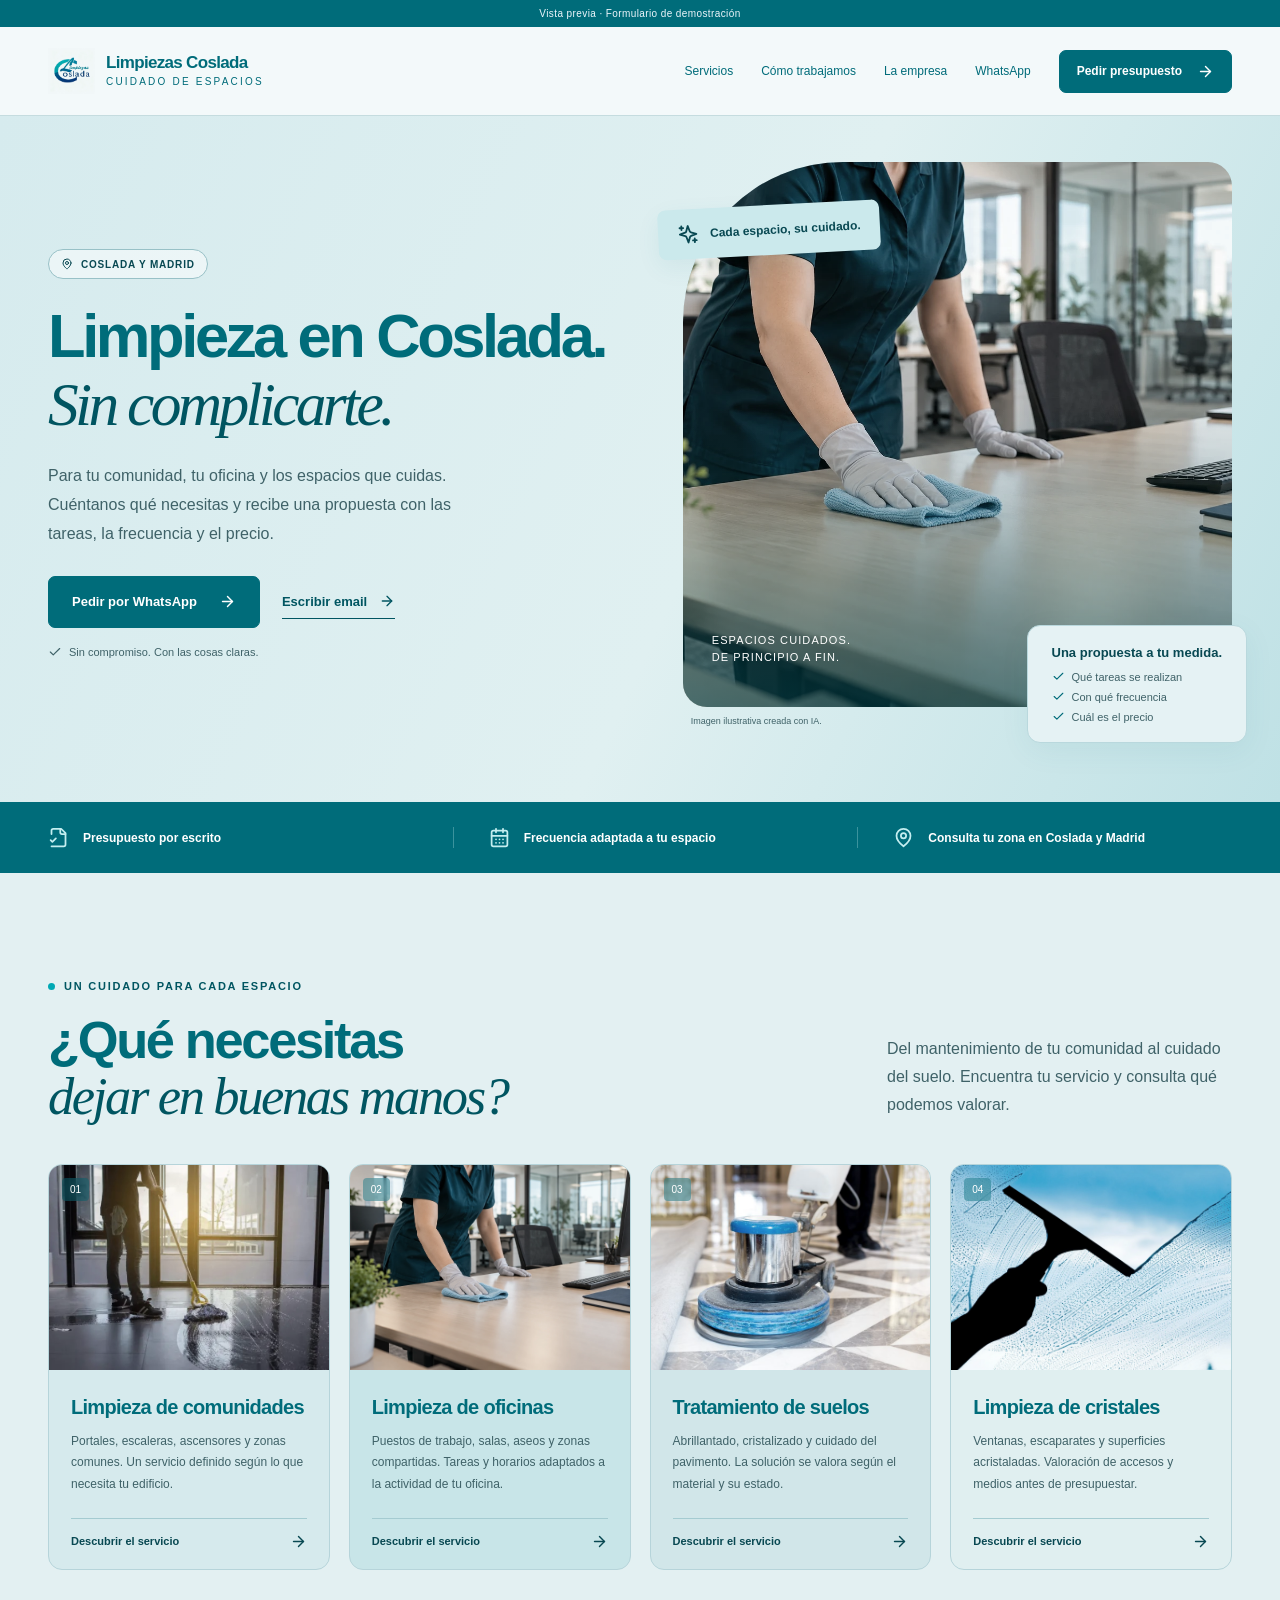
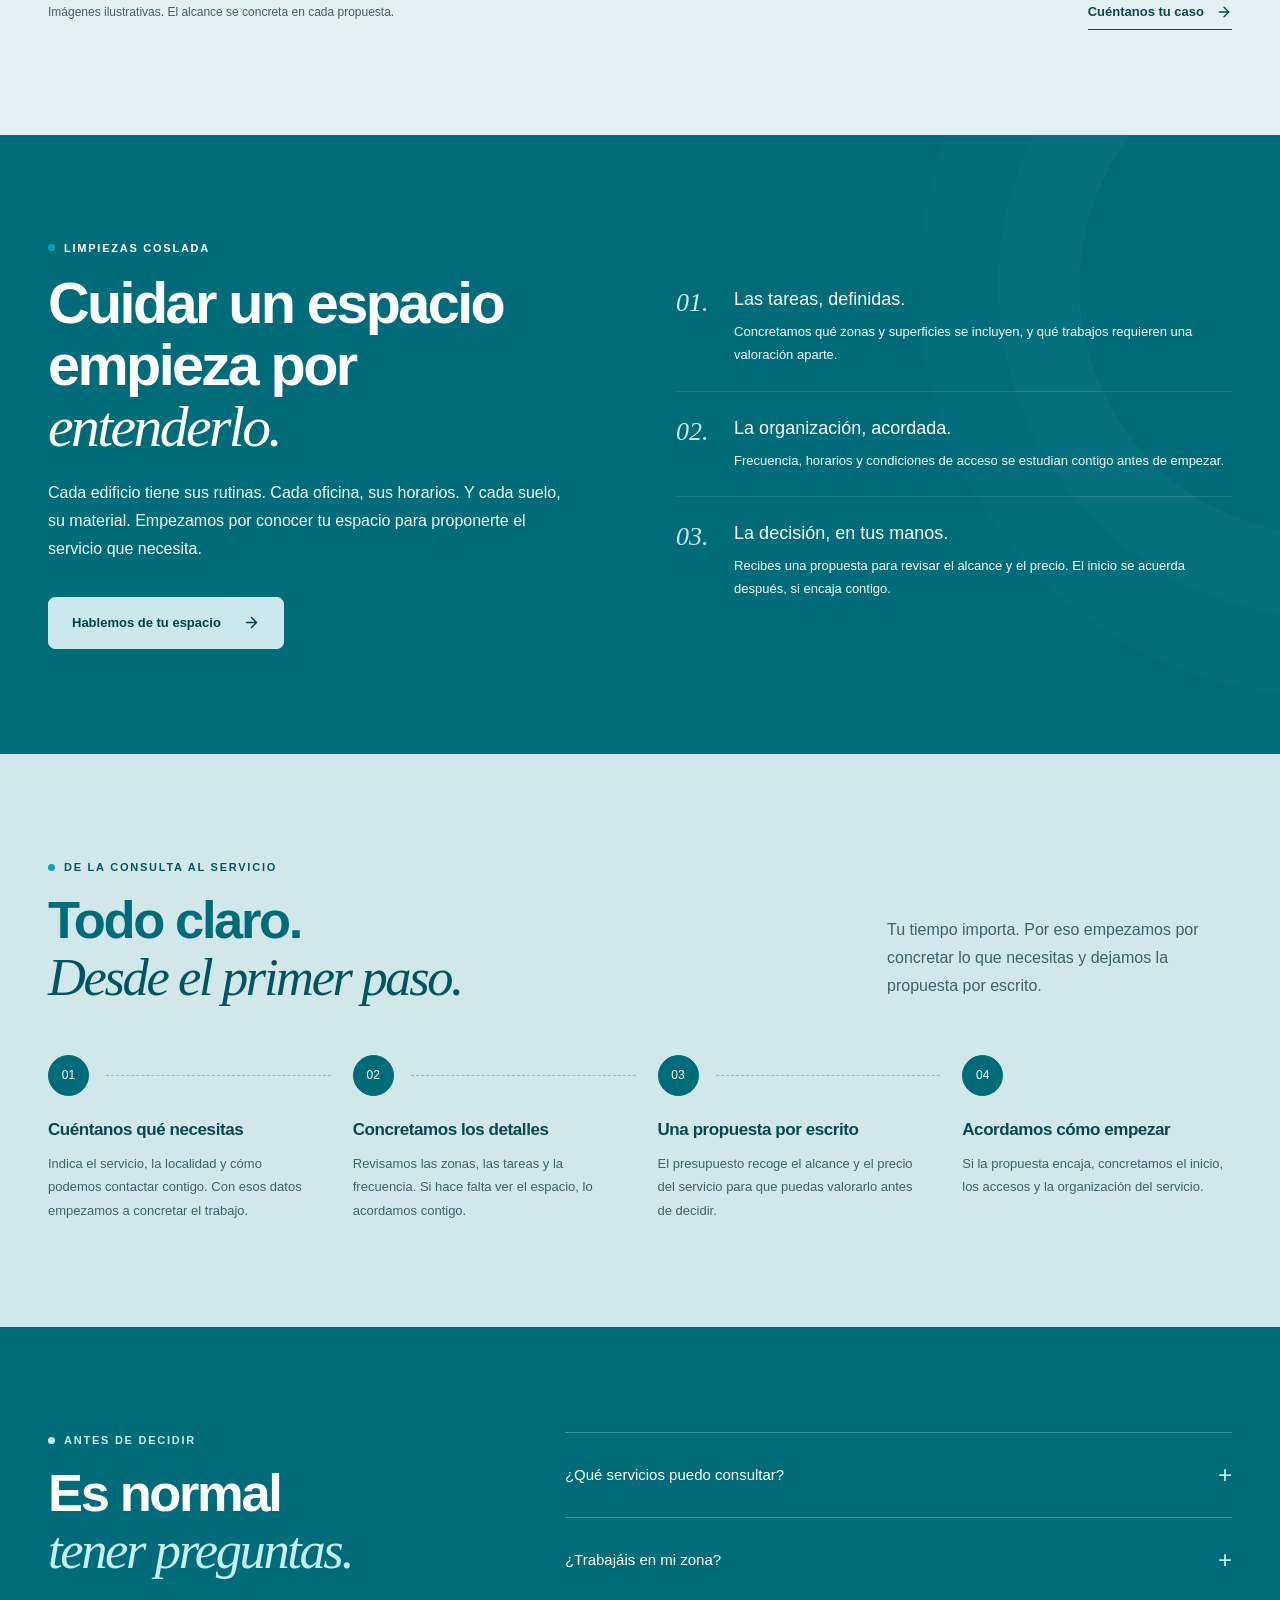
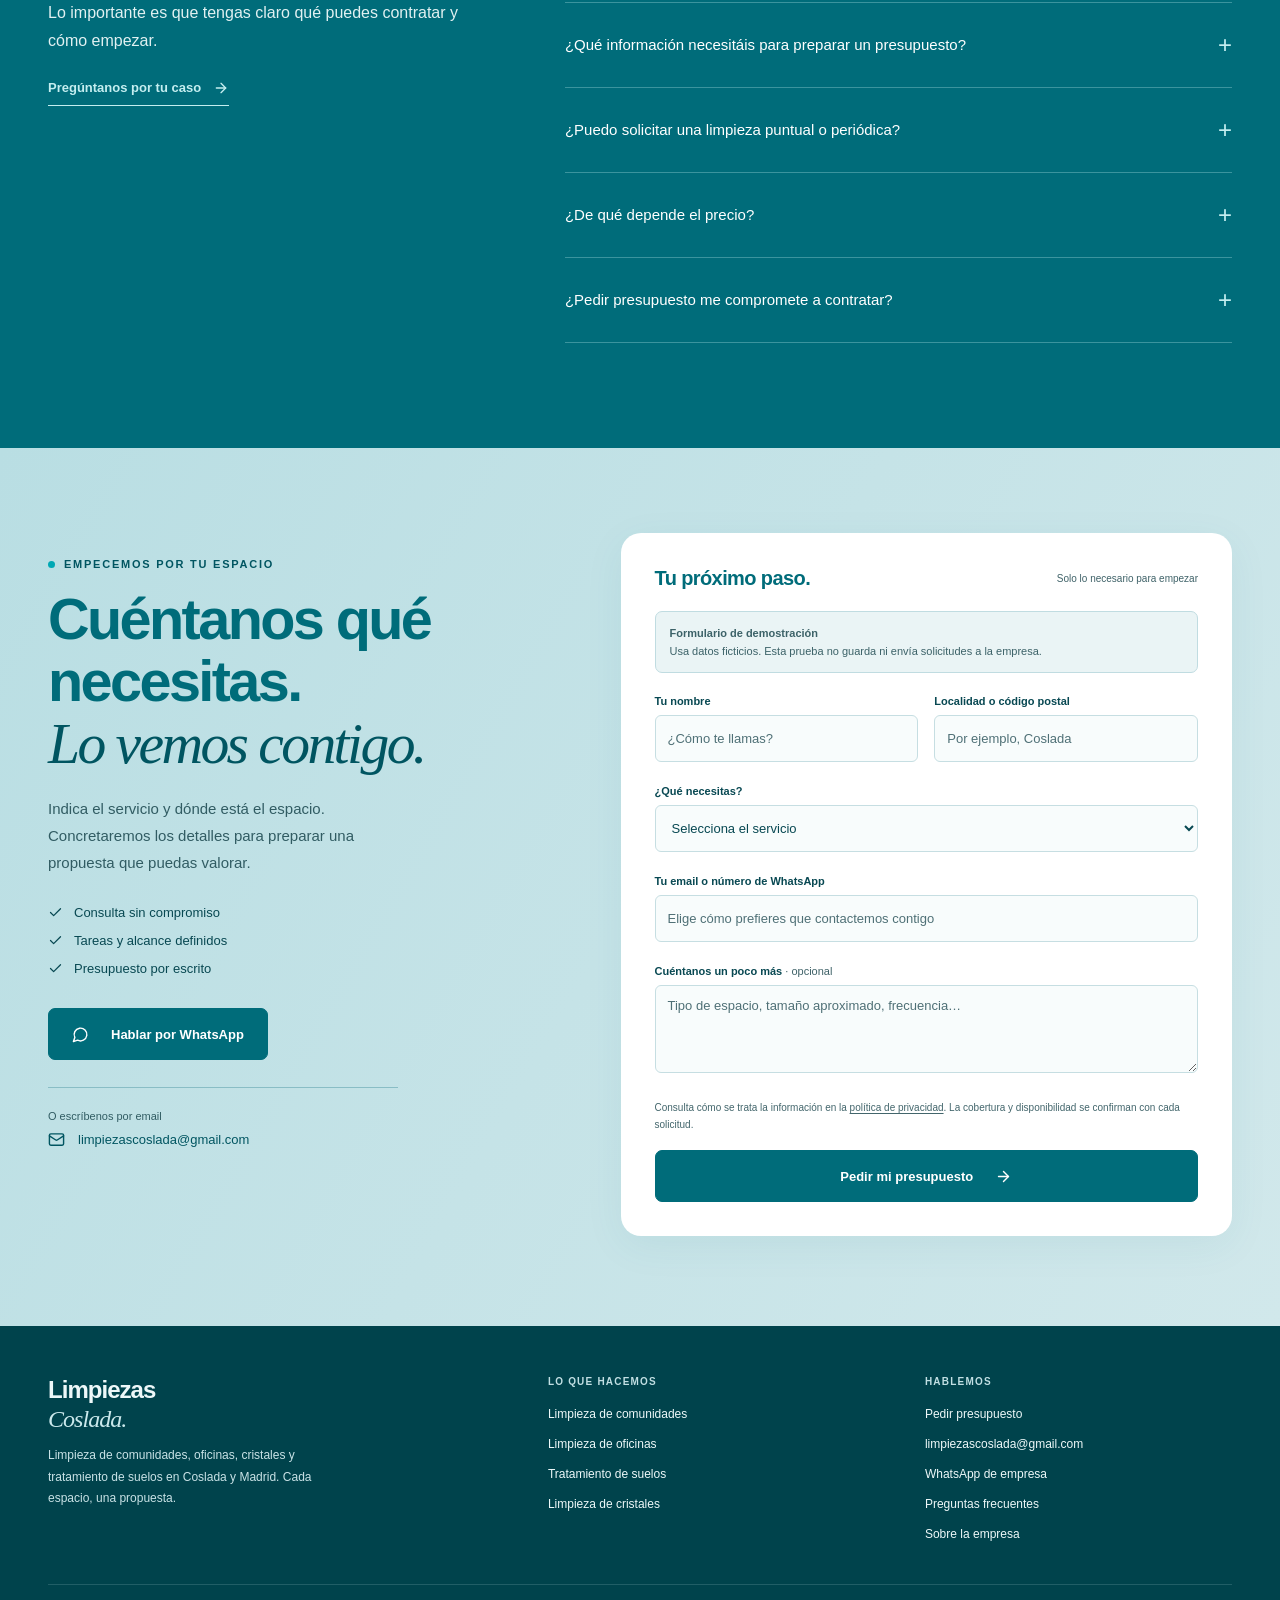
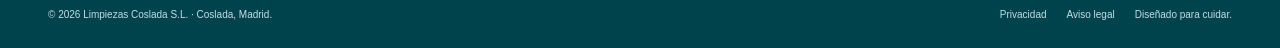
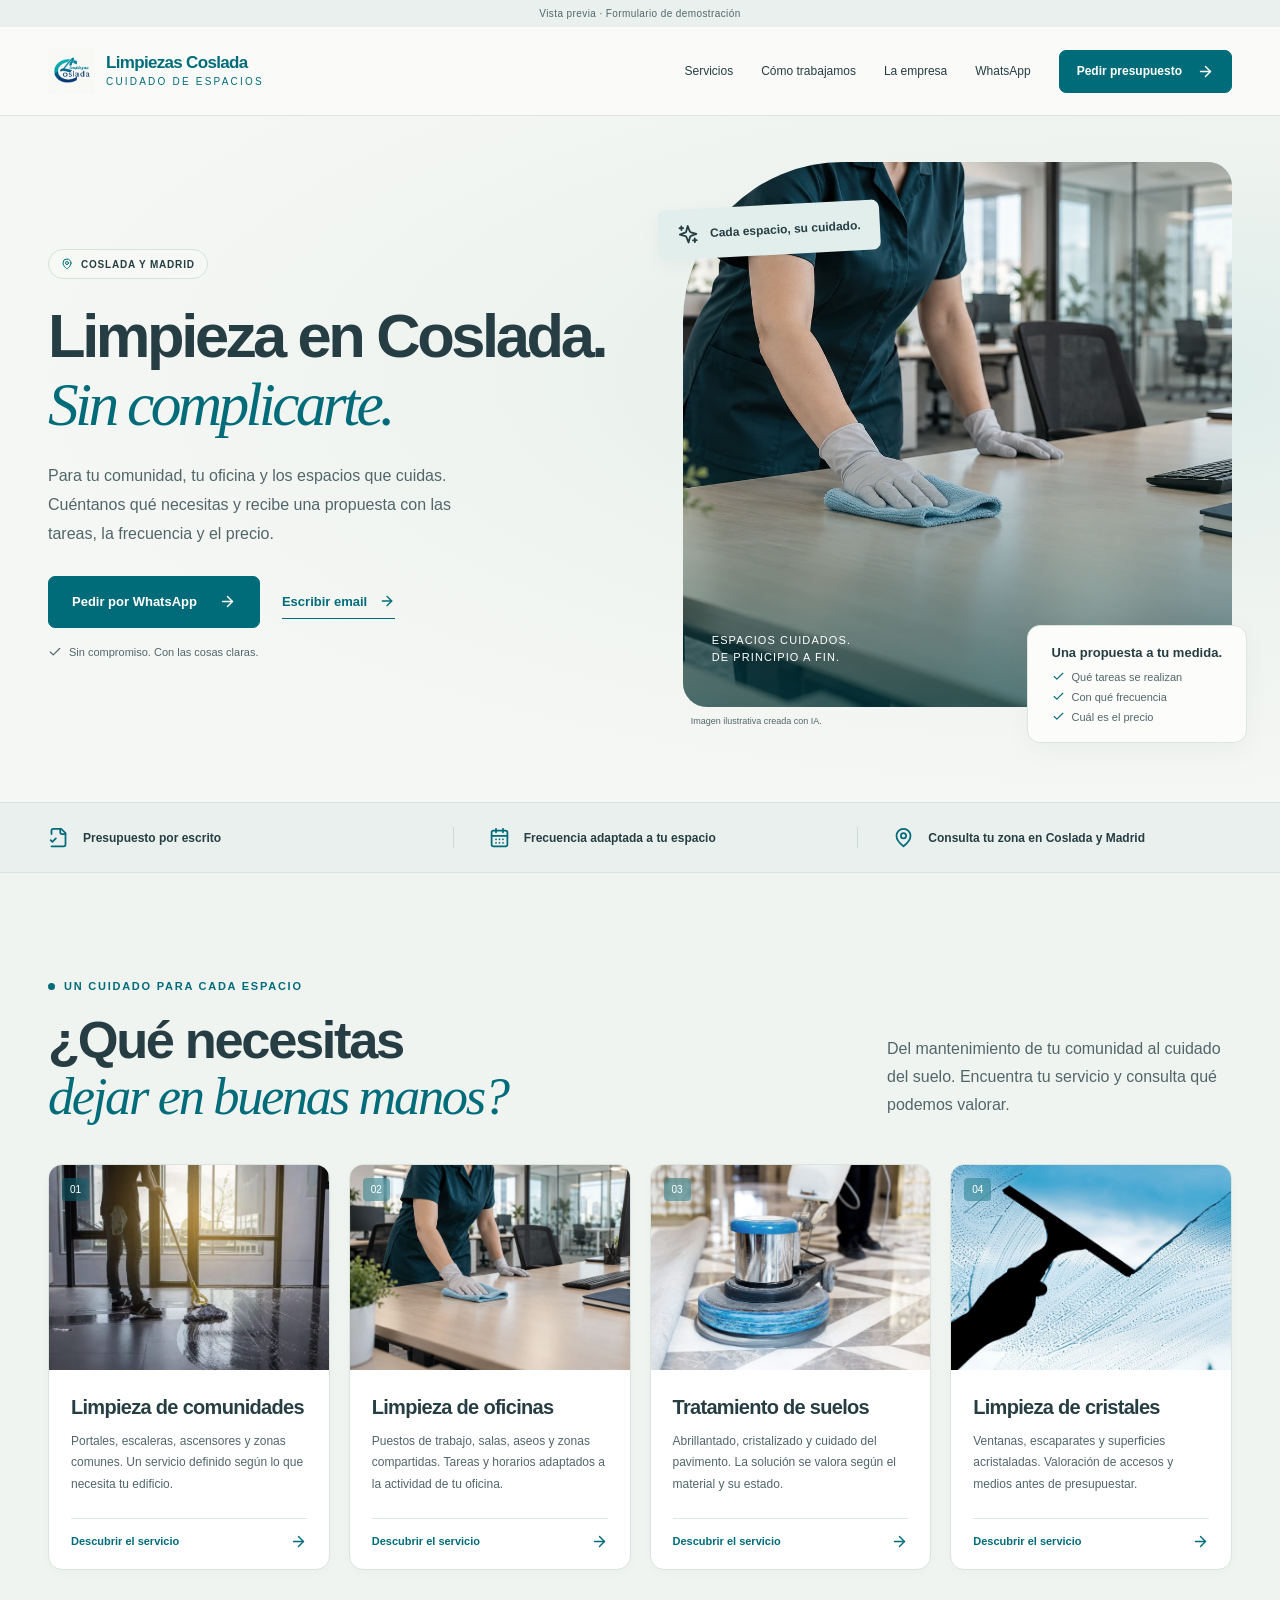
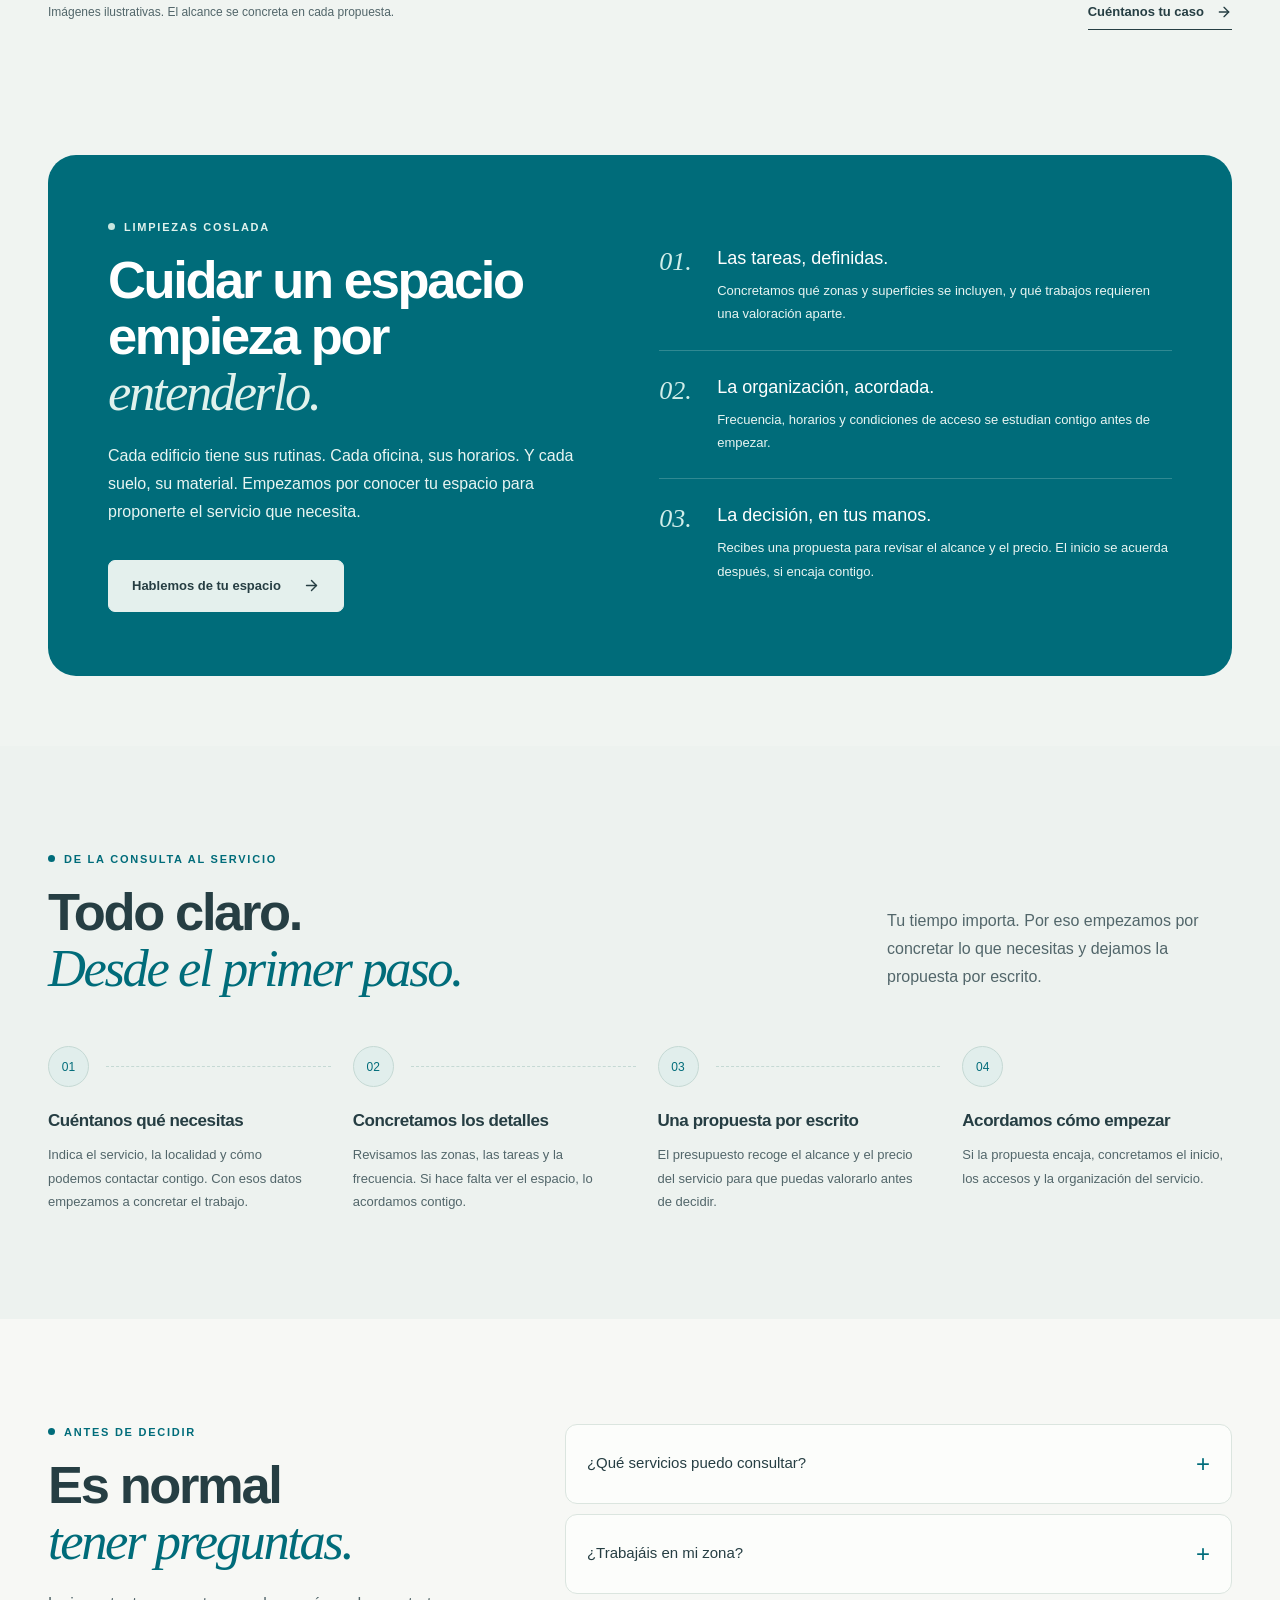
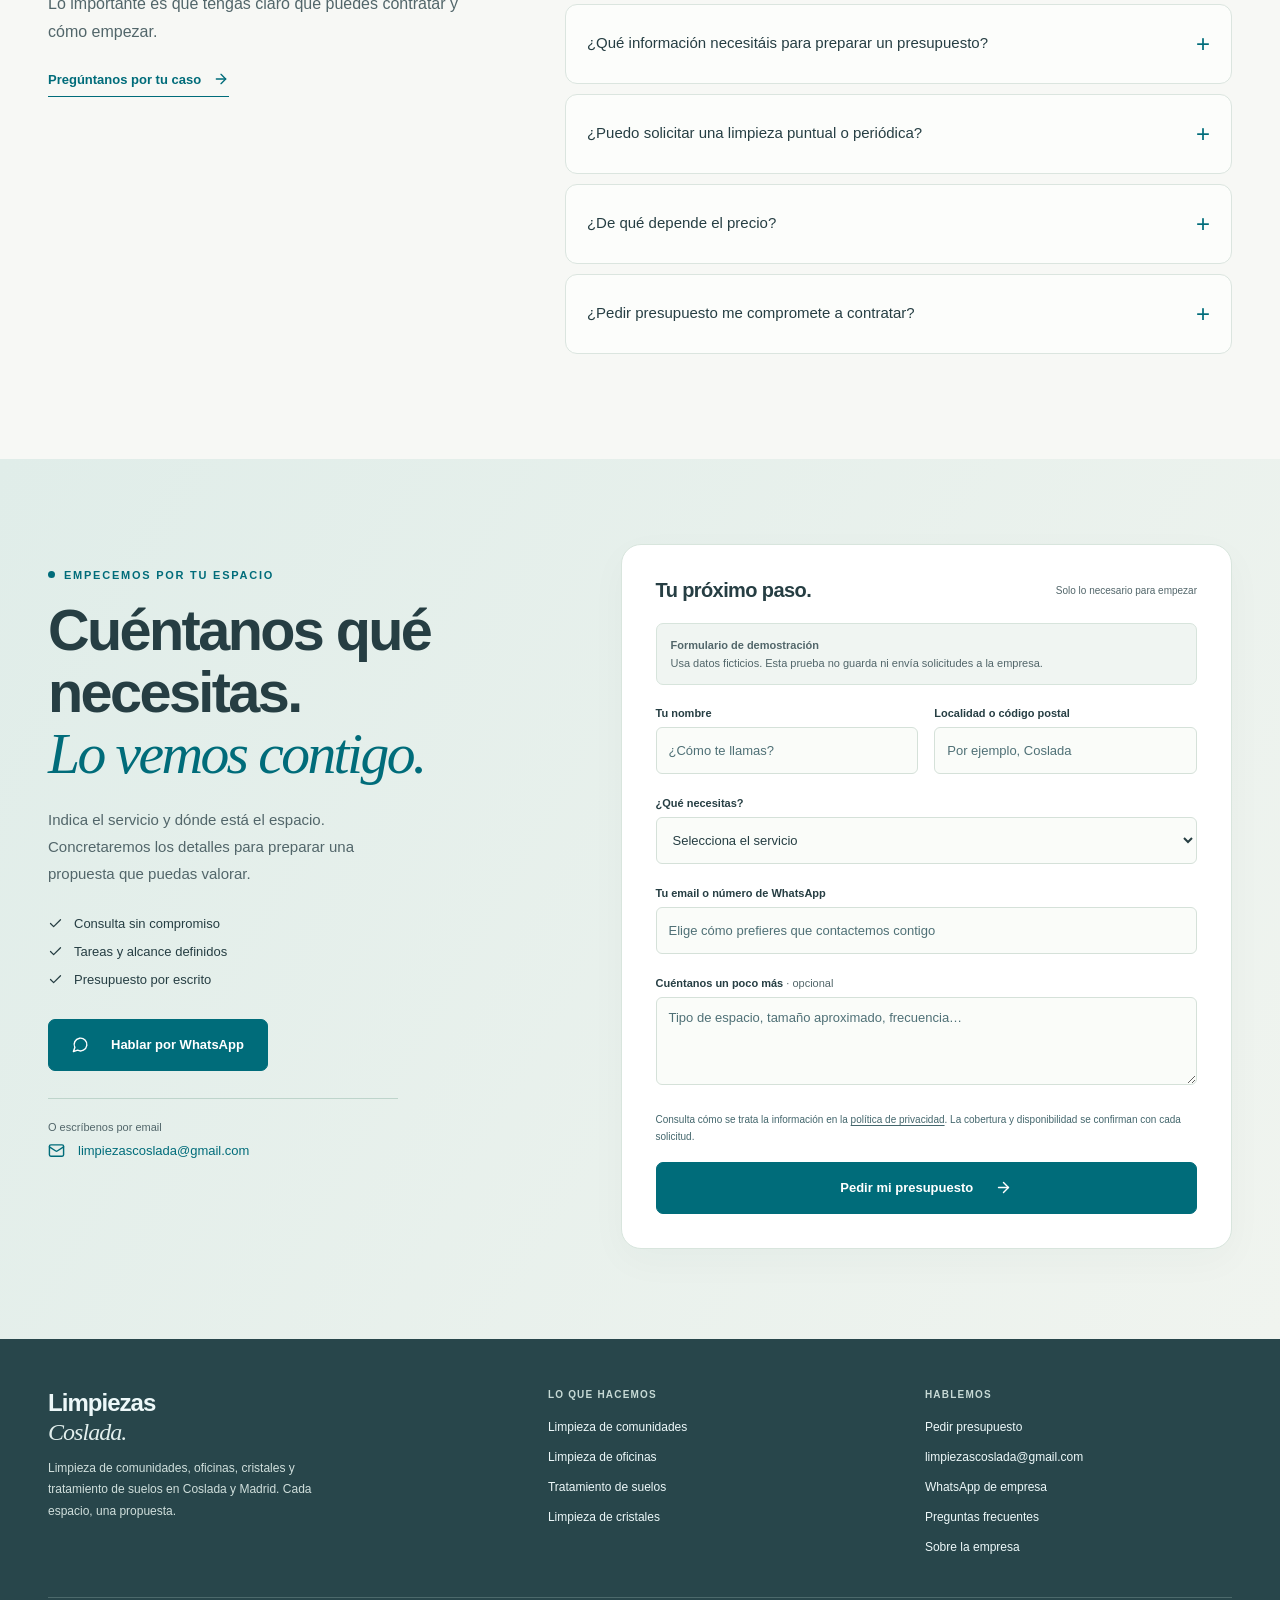
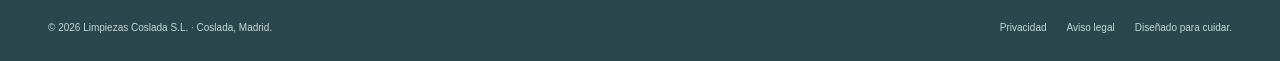
